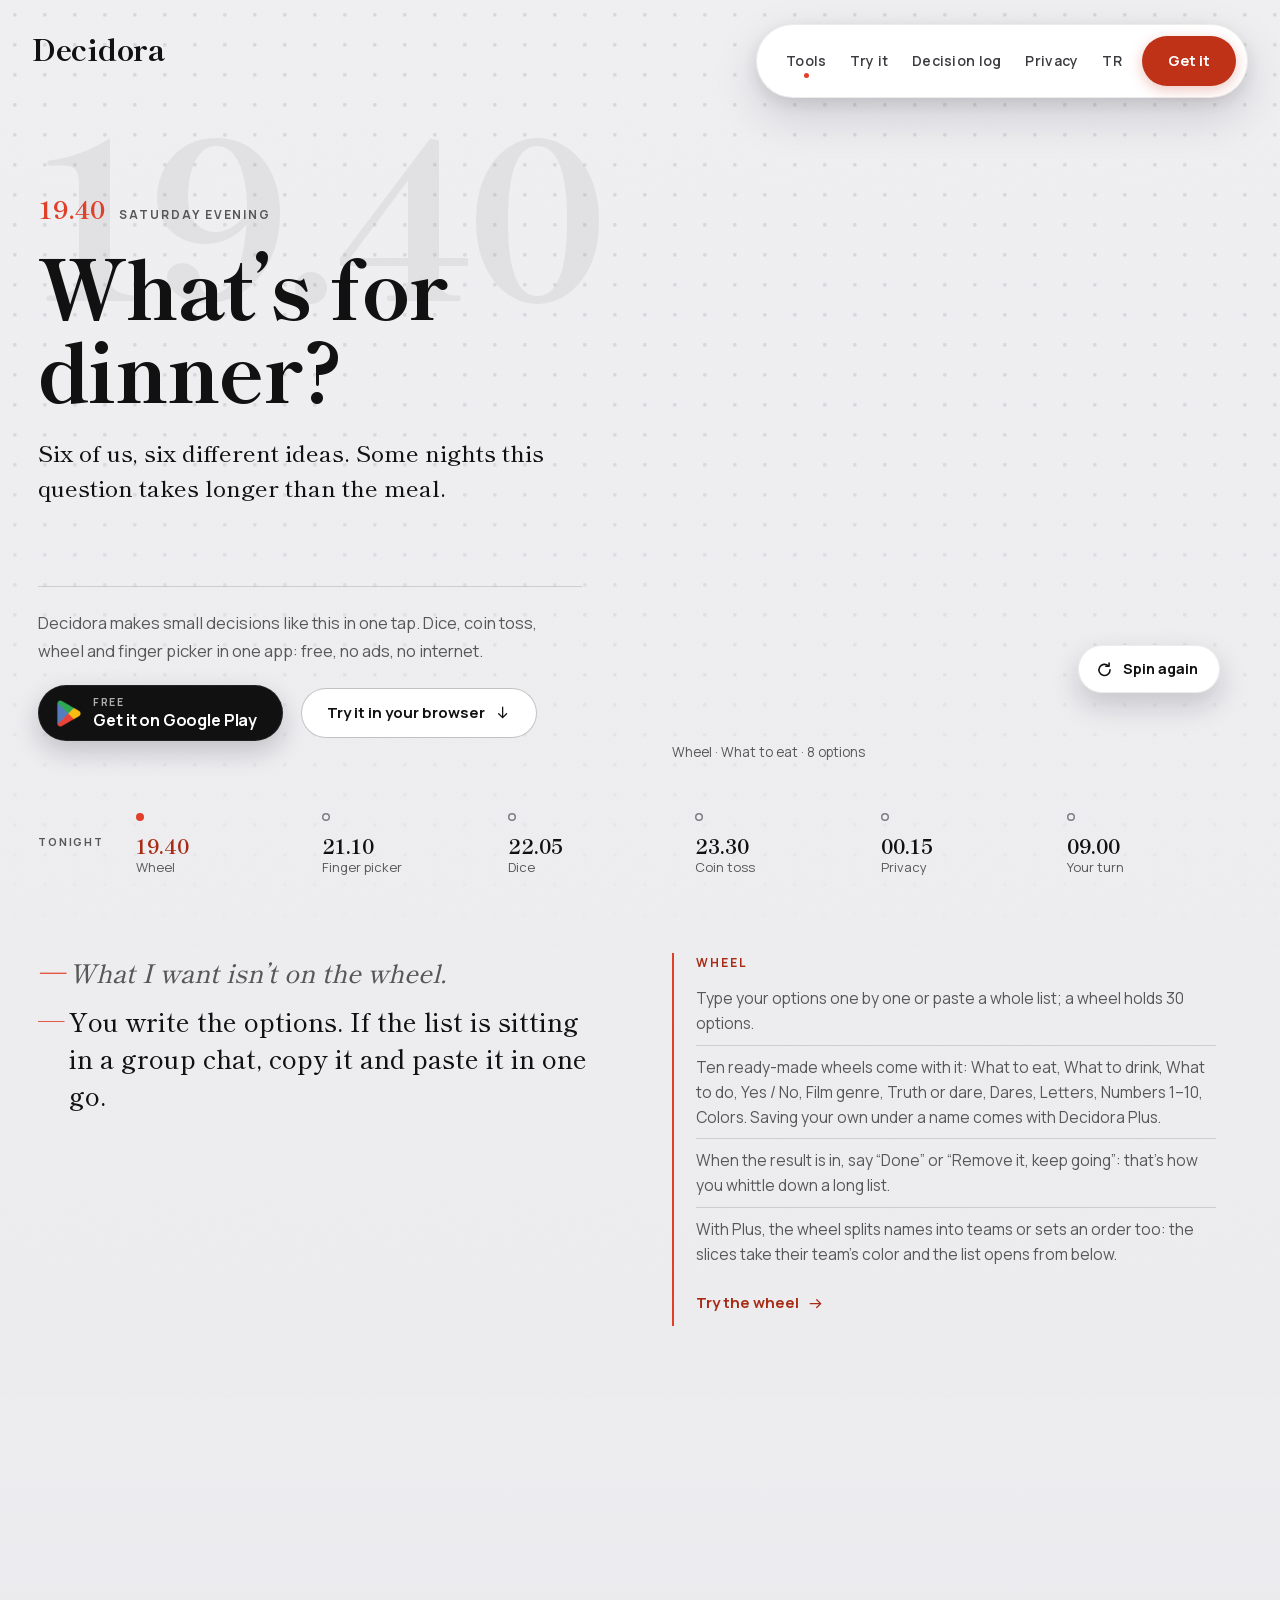
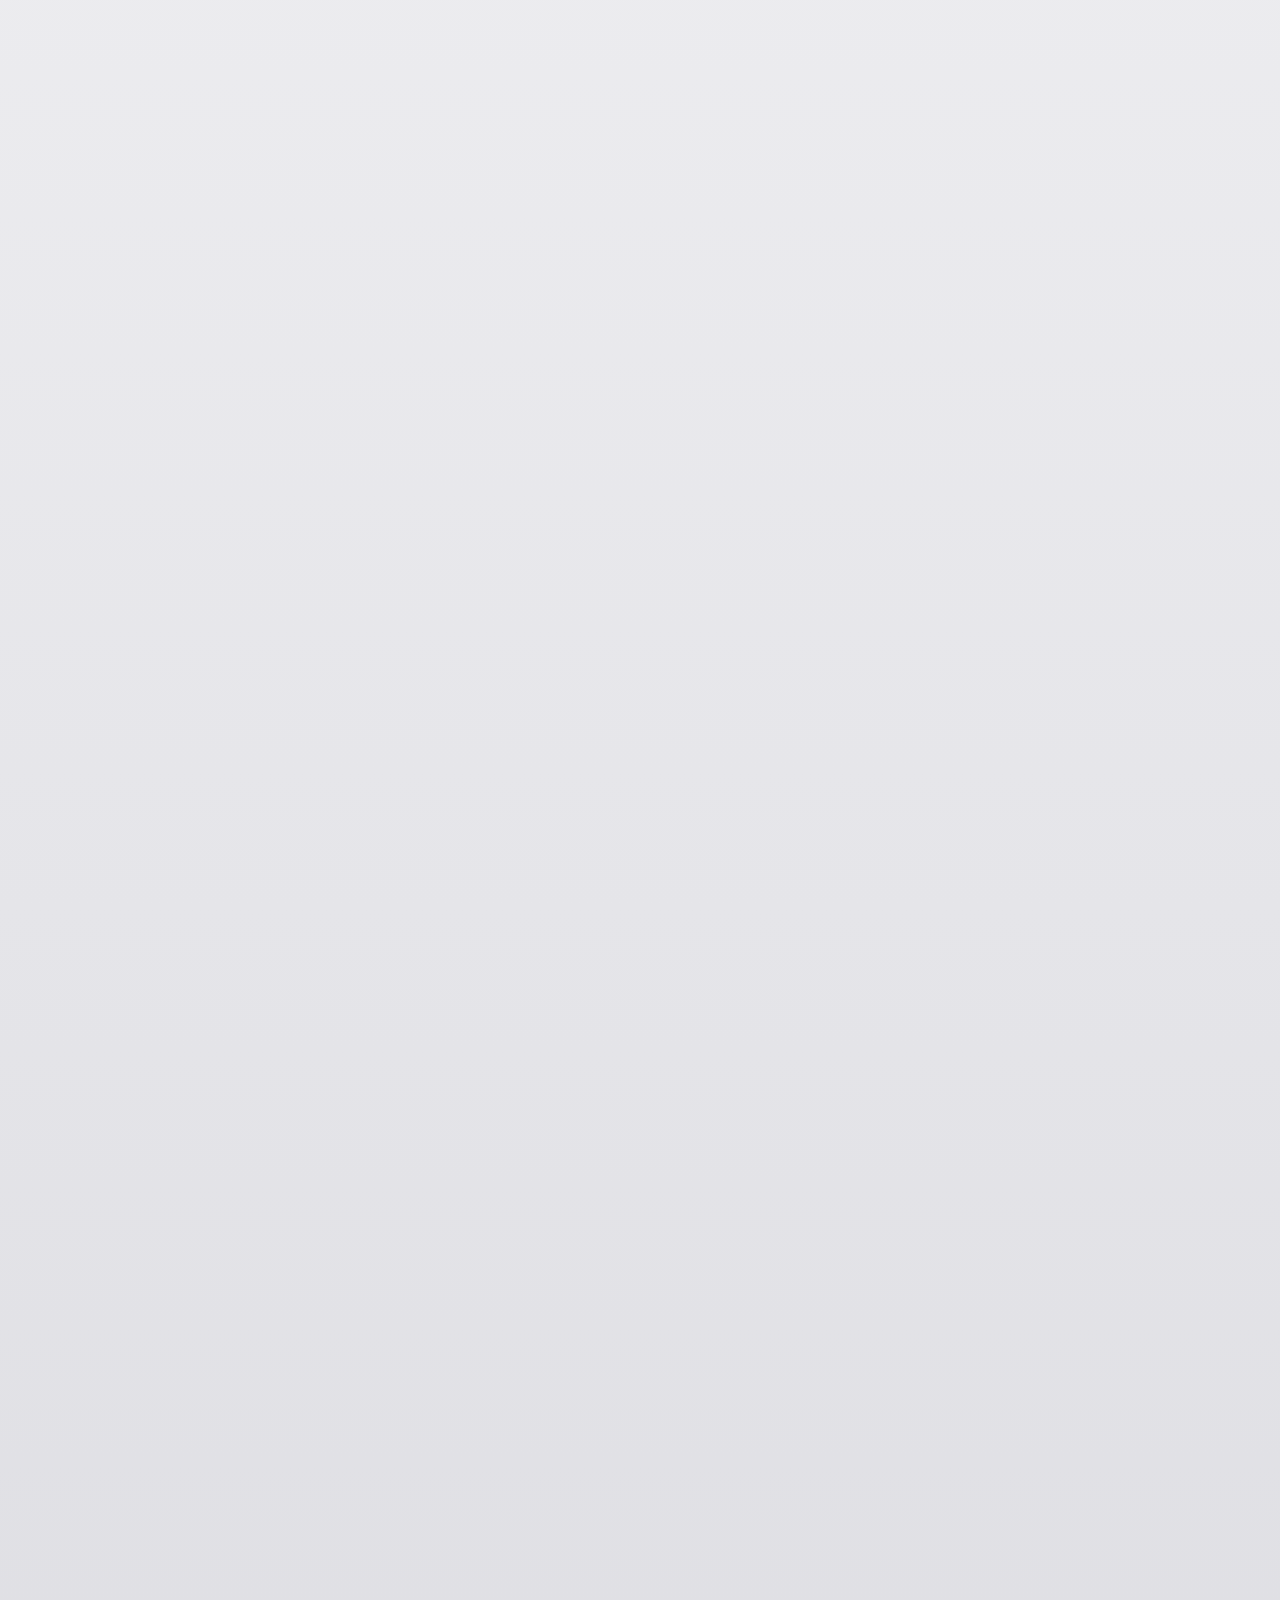
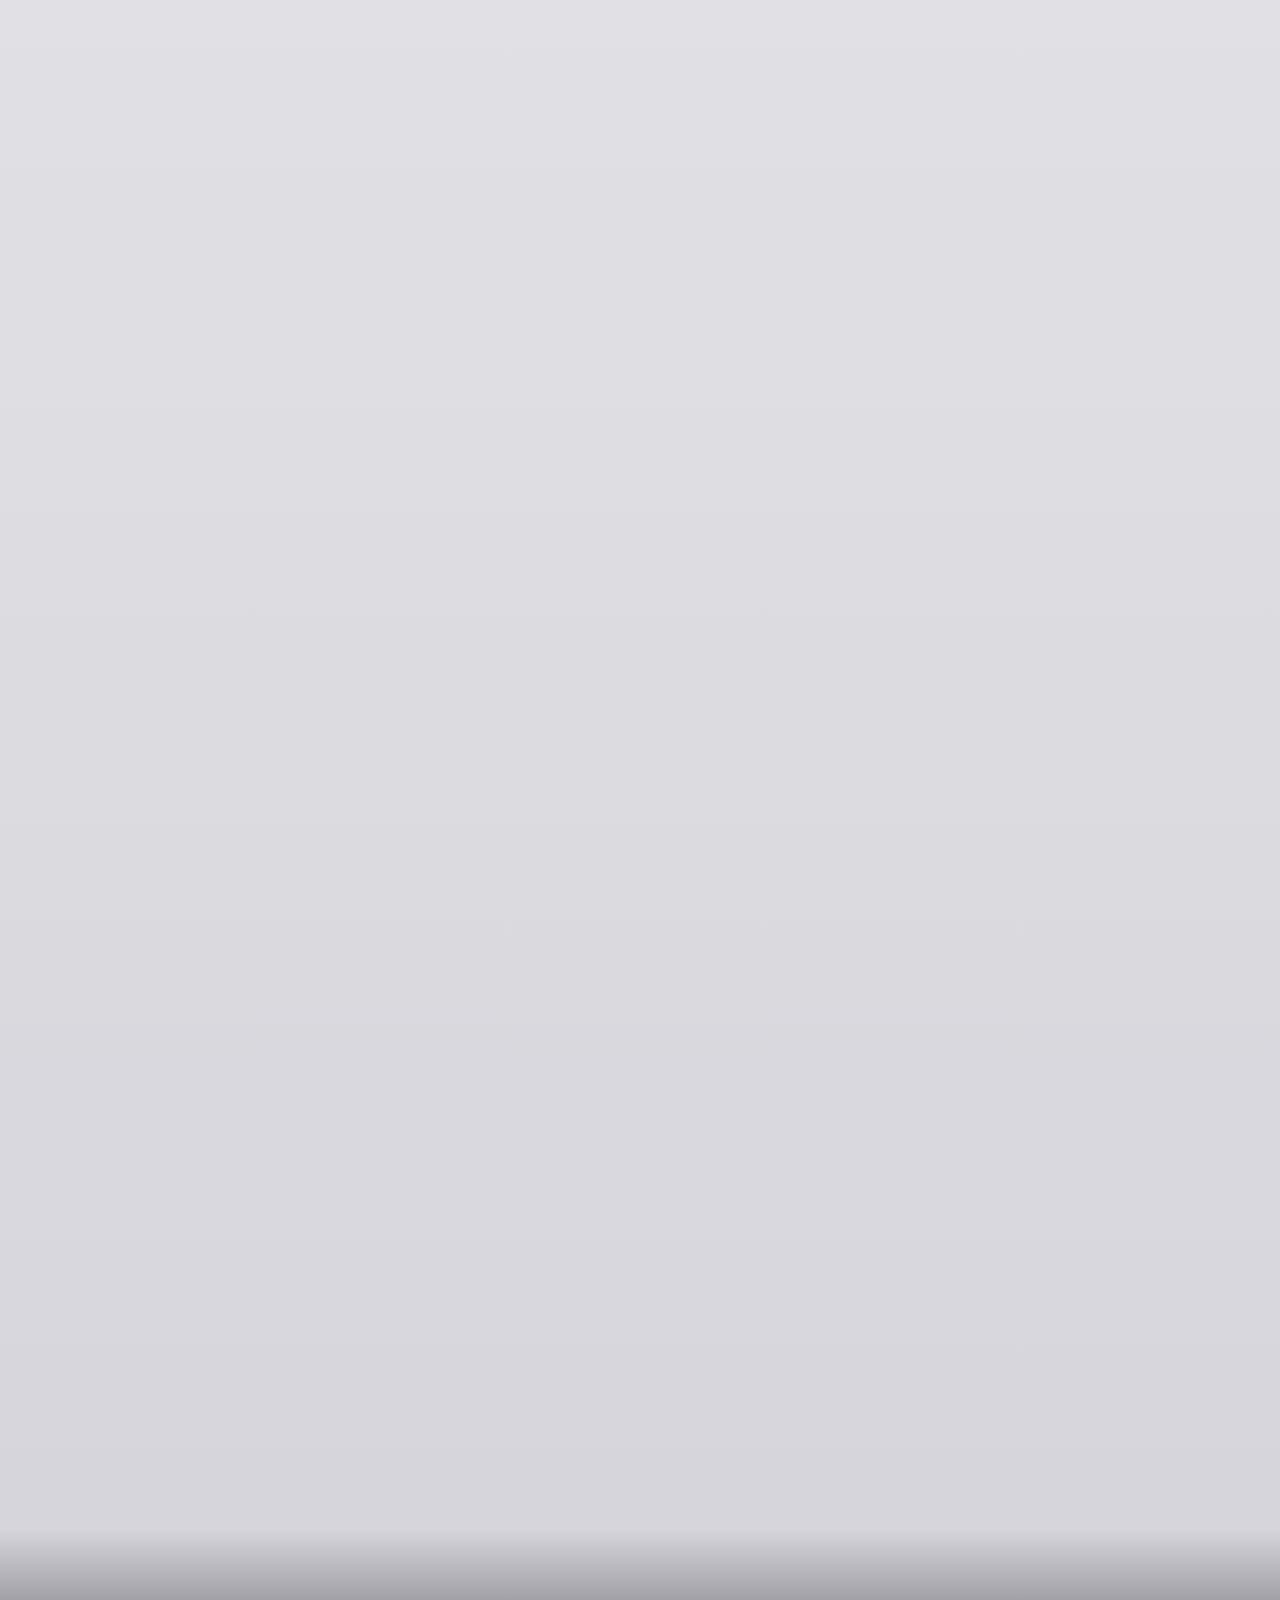
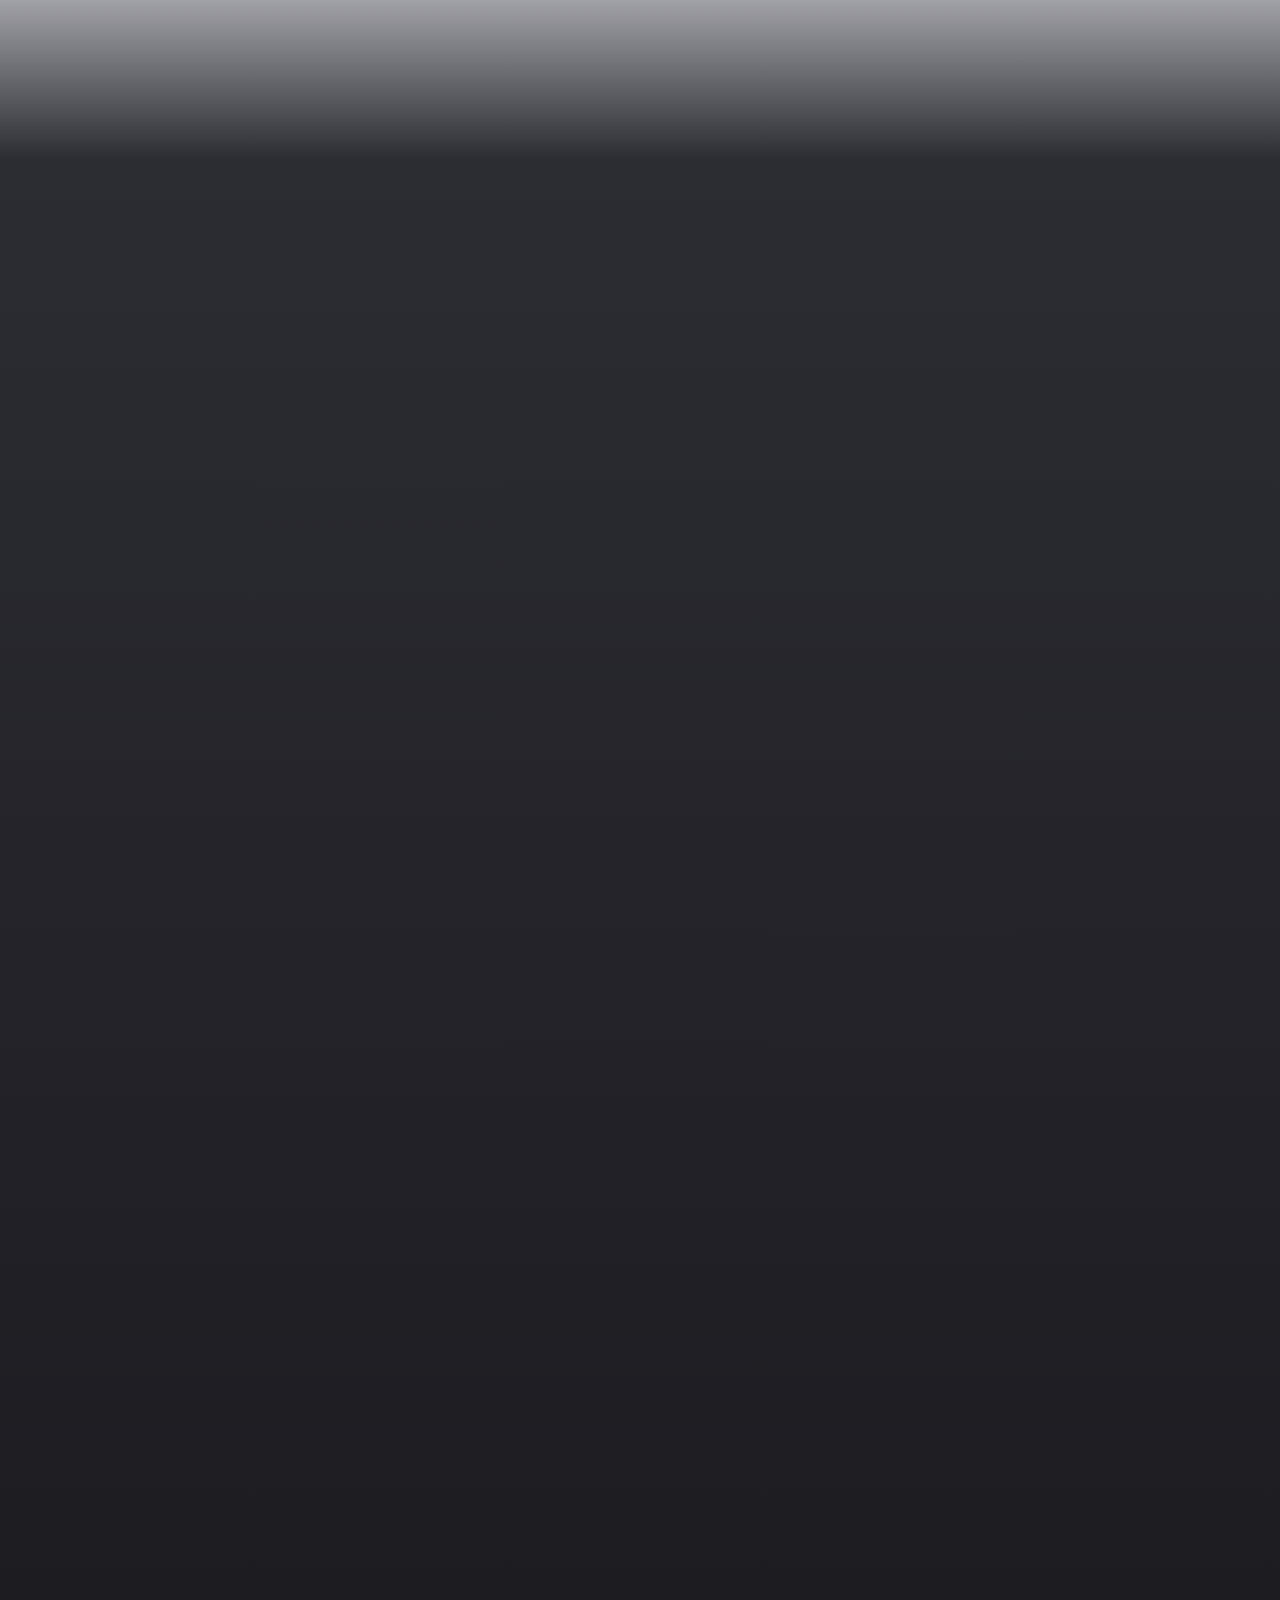
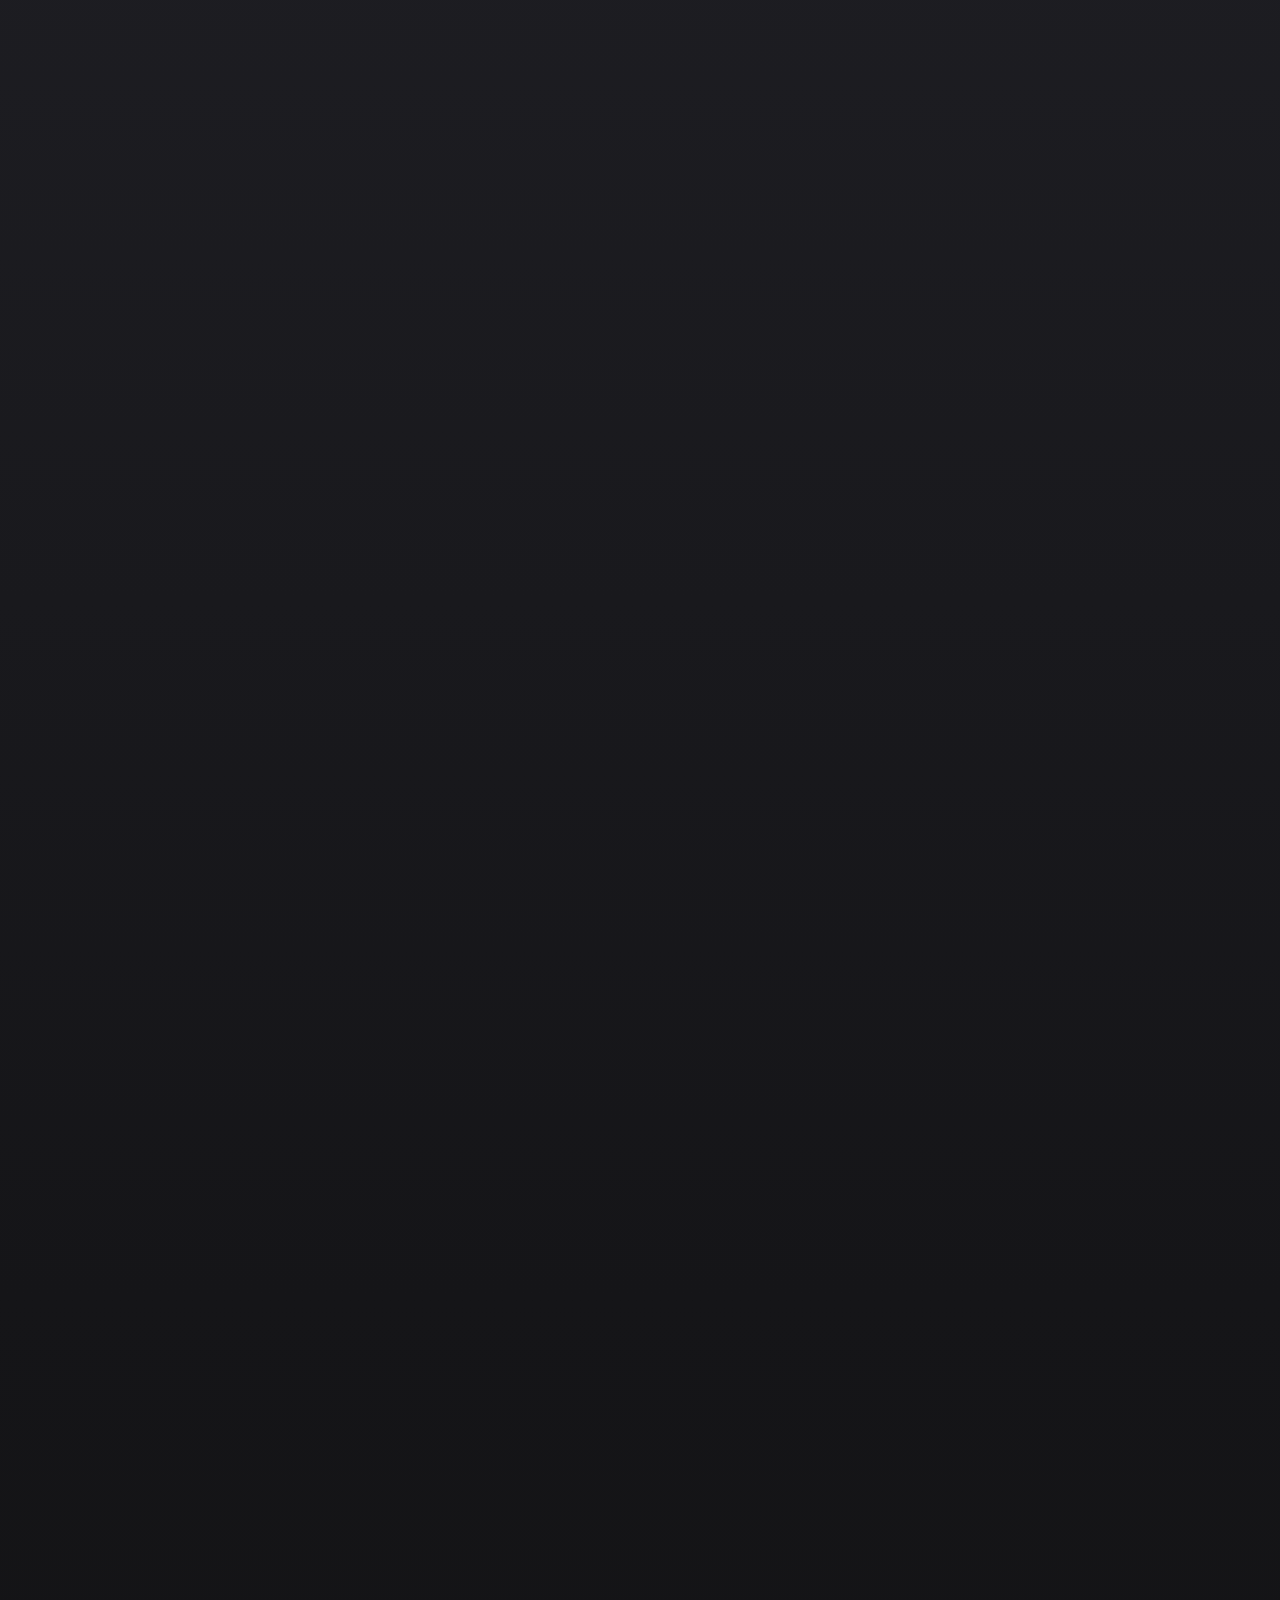
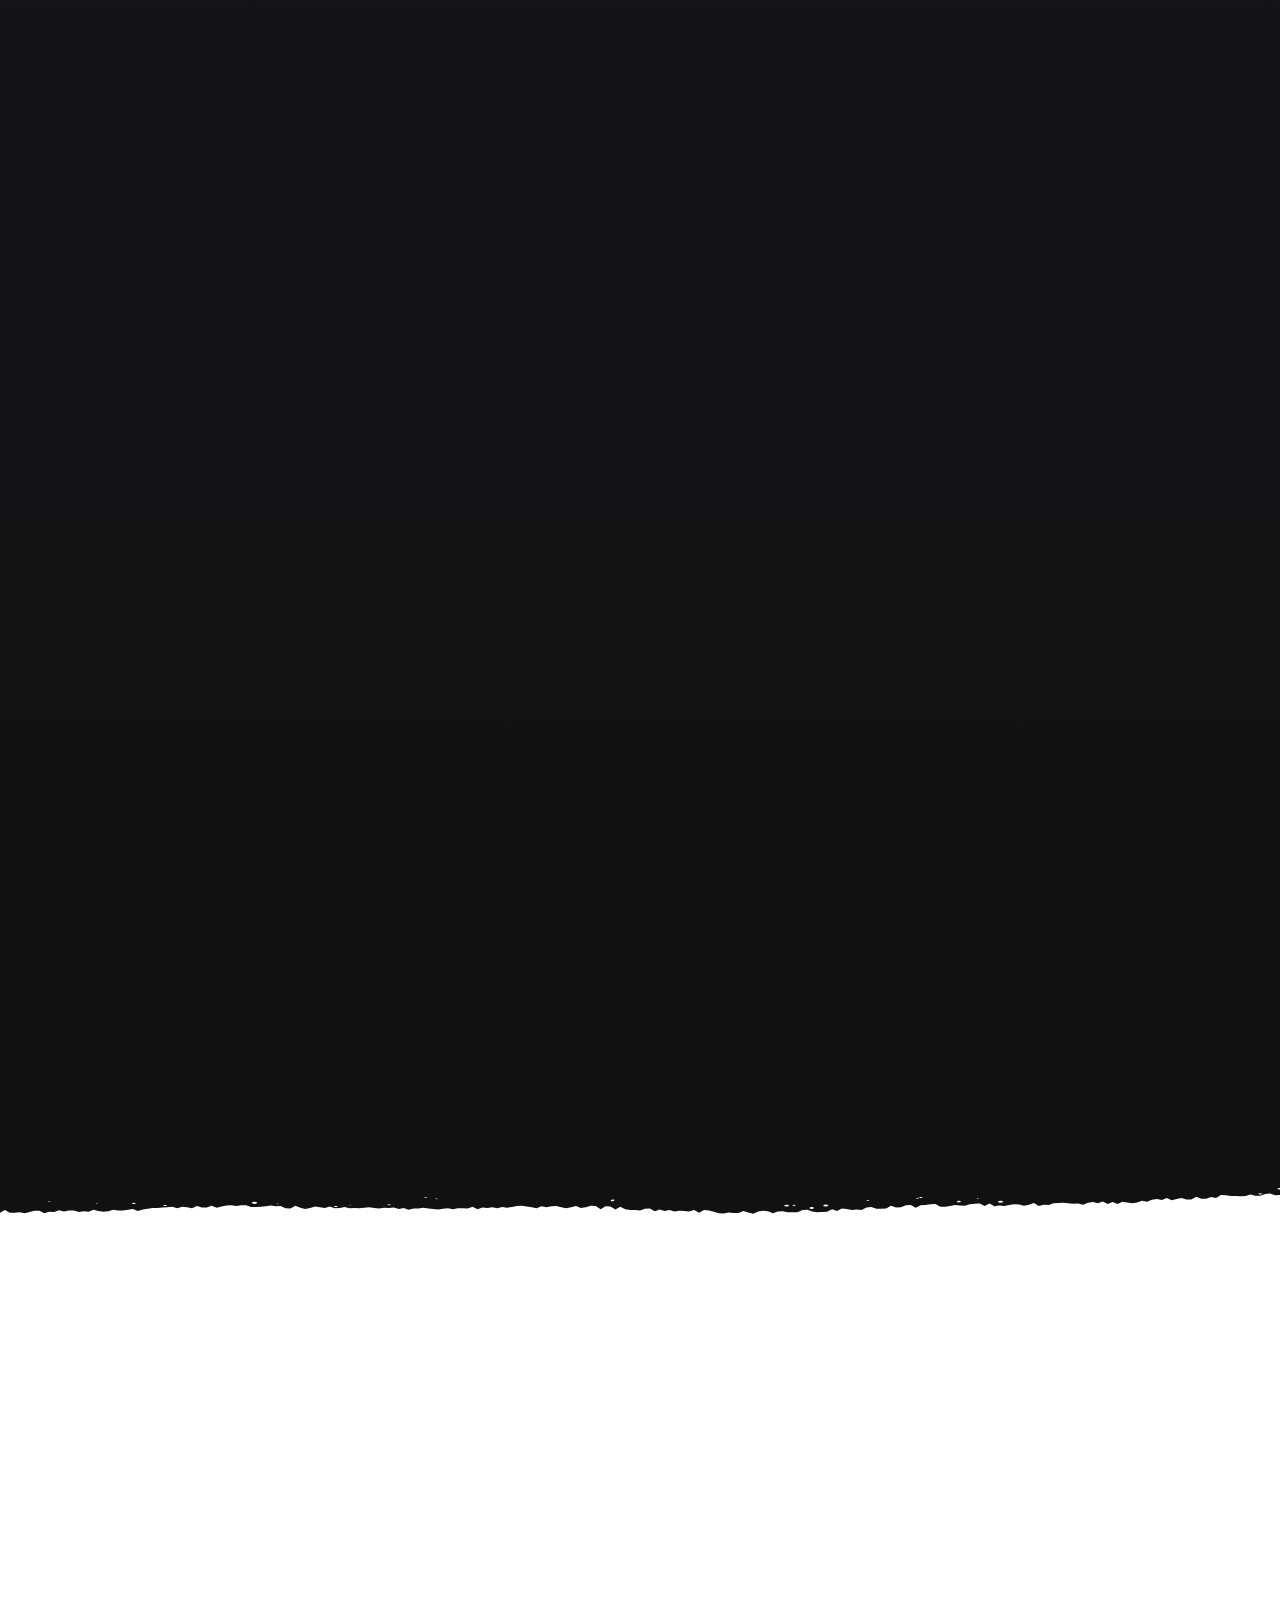
==== decidora/index.html @ a6637c29 "217products.com The 217 Products site: Decidora, OSNote, their privacy policies and terms. History s" ====
<!doctype html>
<html lang="en" class="js-yok">
<head>
  <meta charset="utf-8">
  <!-- Güvenlik: sayfa yalnız kendi dosyalarını yükler (dış istek, form, eklenti, çerçeve yok);
       satır içi betik yalnız özetiyle çalışır (araclar/csp.mjs), HTML'e metin basan yöntemler
       Trusted Types ile kapalı. Türkçe sayfanın (index.html) İngilizce ikizi; yapı birebir aynı. -->
  <meta http-equiv="Content-Security-Policy" content="default-src 'none'; script-src 'self' 'sha256-vGG7hSK7prH6thXmGrmKSlw5GPly/QSp4qX/2ckza58='; style-src 'self'; img-src 'self' data:; font-src 'self'; connect-src 'self'; media-src 'self'; manifest-src 'self'; base-uri 'none'; form-action 'none'; upgrade-insecure-requests; require-trusted-types-for 'script'; trusted-types decidora">
  <meta name="referrer" content="strict-origin-when-cross-origin">
  <meta name="viewport" content="width=device-width, initial-scale=1, viewport-fit=cover">
  <title>Decidora: dice, coin toss, wheel and finger picker · Android</title>
  <meta name="description" content="What’s for dinner, who pays, who goes first? Decidora makes small decisions in one tap: dice, coin toss, wheel and finger picker in one app. Free, no ads, no internet.">
  <meta name="theme-color" content="#F0F0F3">
  <meta name="color-scheme" content="only light">
  <meta name="format-detection" content="telephone=no">

  <link rel="canonical" href="https://217products.com/decidora/">
  <link rel="alternate" hreflang="en" href="https://217products.com/decidora/">
  <link rel="alternate" hreflang="tr" href="https://217products.com/decidora/tr">
  <link rel="alternate" hreflang="x-default" href="https://217products.com/decidora/">
  <script src="/lang-route.js?v=1"></script>

  <meta property="og:type" content="website">
  <meta property="og:url" content="https://217products.com/decidora/">
  <meta property="og:locale" content="en_US">
  <meta property="og:locale:alternate" content="tr_TR">
  <meta property="og:site_name" content="Decidora">
  <meta property="og:title" content="Decidora: small decisions, one tap">
  <meta property="og:description" content="Dice, coin toss, wheel and finger picker in one app. Free, no ads, no internet.">
  <meta property="og:image" content="https://217products.com/decidora/assets/img/paylasim-en.jpg">
  <meta property="og:image:width" content="1200">
  <meta property="og:image:height" content="630">
  <meta property="og:image:alt" content="An ink-drawn wheel with a red stamp pressed on it: Pasta">
  <meta name="twitter:card" content="summary_large_image">

  <link rel="icon" href="favicon.ico" sizes="48x48">
  <link rel="icon" href="favicon-32.png" type="image/png" sizes="32x32">
  <link rel="apple-touch-icon" href="apple-touch-icon.png">
  <script>
    // js ve açılış sınıfları; sunucudan açılınca yazı tiplerini önden yükle, manifesti bağla
    // (dosyadan açılınca tarayıcı bu CORS isteklerini reddettiği için eklenmez).
    // Bu betiğin özeti CSP'de yazılı: değiştirirsen `node araclar/csp.mjs --yaz`.
    (function () {
      var h = document.documentElement;
      h.classList.replace('js-yok', 'js');
      h.classList.add('acilis');
      if (location.protocol === 'file:') return;
      [['preload', 'assets/fonts/shippori-800.woff2?v=5c931b24'], ['preload', 'assets/fonts/manrope-var.woff2?v=c76aa78f'], ['preload', 'assets/fonts/shippori-500.woff2?v=14358315'], ['preload', 'assets/fonts/shippori-700.woff2?v=da01e49e'], ['manifest', h.lang === 'en' ? 'site-en.webmanifest' : 'site.webmanifest']].forEach(function (b) {
        var l = document.createElement('link');
        l.rel = b[0];
        l.href = b[1];
        if (b[0] === 'preload') { l.as = 'font'; l.type = 'font/woff2'; l.crossOrigin = 'anonymous'; }
        document.head.appendChild(l);
      });
    })();
  </script>
  <link rel="stylesheet" href="assets/css/site.css?v=b33133bc">
  <script type="application/ld+json">
  {
    "@context": "https://schema.org",
    "@type": "MobileApplication",
    "name": "Decidora",
    "alternateName": "Decidora: Dice, Coin & Wheel",
    "operatingSystem": "Android",
    "applicationCategory": "EntertainmentApplication",
    "inLanguage": "en",
    "description": "Dice, coin toss, wheel and finger picker in one app. Makes small decisions in one tap; free, no ads, no internet.",
    "installUrl": "https://play.google.com/store/apps/details?id=com.kurapikamih.decidora",
    "offers": { "@type": "Offer", "price": "0", "priceCurrency": "TRY" },
    "publisher": { "@type": "Organization", "name": "217 Products", "url": "https://217products.com/" }
  }
  </script>
</head>
<body>
<svg class="simgeler" aria-hidden="true" focusable="false" xmlns="http://www.w3.org/2000/svg">
  <defs>
    <symbol id="i-sag" viewBox="0 0 24 24"><path d="M4.5 12h14.5M13.5 6.5 19 12l-5.5 5.5"/></symbol>
    <symbol id="i-asagi" viewBox="0 0 24 24"><path d="M12 4.5V19M6.5 13.5 12 19l5.5-5.5"/></symbol>
    <symbol id="i-arti" viewBox="0 0 24 24"><path d="M12 5v14M5 12h14"/></symbol>
    <symbol id="i-eksi" viewBox="0 0 24 24"><path d="M5 12h14"/></symbol>
    <symbol id="i-carpi" viewBox="0 0 24 24"><path d="M6.5 6.5l11 11M17.5 6.5l-11 11"/></symbol>
    <symbol id="i-yenile" viewBox="0 0 24 24"><path d="M19 12.5a7 7 0 1 1-2.1-5"/><path d="M17.8 3.8v4.1h-4.1"/></symbol>
    <symbol id="i-tam" viewBox="0 0 24 24"><path d="M4 9V4h5M20 9V4h-5M4 15v5h5M20 15v5h-5"/></symbol>
    <symbol id="i-ses" viewBox="0 0 24 24"><path d="M4 9.5h3.4L12 5.6v12.8l-4.6-3.9H4z"/><path d="M15.4 9.2a4 4 0 0 1 0 5.6M17.9 6.7a7.6 7.6 0 0 1 0 10.6"/></symbol>
    <symbol id="i-ses-yok" viewBox="0 0 24 24"><path d="M4 9.5h3.4L12 5.6v12.8l-4.6-3.9H4z"/><path d="M15.6 9.6l4.8 4.8M20.4 9.6l-4.8 4.8"/></symbol>
    <symbol id="i-yapistir" viewBox="0 0 24 24"><rect x="5.5" y="4.8" width="13" height="15.7" rx="2"/><path d="M9.3 4.8V3.6h5.4v1.2"/><path d="M8.8 10h6.4M8.8 13.3h6.4M8.8 16.6h3.8"/></symbol>
  </defs>
</svg>

<a class="atla" href="#icerik">Skip to content</a>

<!-- ============================================================ ÜST -->
<header class="ust" id="ust">
  <a class="marka" href="#basa" aria-label="Decidora, back to top">Decidora</a>
  <nav class="kapsul" id="kapsul" aria-label="Page sections">
    <ul class="kapsul__baglar" id="kapsul-baglar">
      <li><a href="#aksam">Tools</a></li>
      <li><a href="#dene">Try it</a></li>
      <li><a href="#defterim">Decision log</a></li>
      <li><a href="#gizlilik">Privacy</a></li>
      <li><a href="tr" hreflang="tr" lang="tr" data-lang="tr" aria-label="Türkçe">TR</a></li>
    </ul>
    <a class="kapsul__indir" href="https://play.google.com/store/apps/details?id=com.kurapikamih.decidora" rel="noopener">Get it<span class="gorunmez"> (Google Play)</span></a>
    <button class="kapsul__menu" type="button" aria-expanded="false" aria-controls="kapsul-baglar"><span class="kapsul__menu-cizgi" aria-hidden="true"></span><span class="gorunmez">Menu</span></button>
  </nav>
</header>

<main id="icerik">

<!--
  Sayfa bir akşamı anlatır. Her sahnede bir soru, onu çözen araç ve kırmızı mühürle
  basılan sonuç var. Sahnelerdeki sonuçlar gerçekten rastgele; ziyaretçi dokununca
  yeniden çekilir ve deneme bölümündeki deftere "Last night" diye yazılır.
-->

<!-- ============================================================ 19.40 · ÇARK -->
<section class="sahne sahne--cark" id="basa" aria-labelledby="s1-soru" data-sahne="cark" data-saat="19.40">
  <div class="sahne__ic">
    <div class="sahne__metin" data-hayalet="19.40">
      <p class="sahne__an"><time>19.40</time><span>Saturday evening</span></p>
      <h1 class="sahne__soru" id="s1-soru"><span class="kelime">What’s</span> <span class="kelime">for</span> <span class="kelime">dinner?</span></h1>
      <p class="sahne__hikaye">Six of us, six different ideas. Some nights this question takes longer than the meal.</p>
      <p class="sahne__cevap" data-sahne-cevap aria-live="polite">The wheel says: <b data-sahne-deger>Pasta</b>.</p>
    </div>
    <figure class="sahne__arac">
      <div class="sahne__cerceve">
        <div class="sahne__tuval" data-sahne-tuval>
          <canvas aria-hidden="true"></canvas>
          <span class="sahne__muhur" data-sahne-muhur aria-hidden="true">Pasta</span>
        </div>
        <button class="sahne__dugme" type="button" data-sahne-dugme data-hazir="Spin again" data-mesgul="Spinning…"><svg class="simge"><use href="#i-yenile"/></svg><span data-sahne-dugme-yazi>Spin again</span></button>
      </div>
      <figcaption class="sahne__etiket"><span data-sahne-etiket>Wheel · What to eat · 8 options</span></figcaption>
    </figure>
    <div class="tanitim">
      <p>Decidora makes small decisions like this in one tap. Dice, coin toss, wheel and finger picker in one app: free, no ads, no internet.</p>
      <div class="tanitim__eylem">
        <a class="magaza" href="https://play.google.com/store/apps/details?id=com.kurapikamih.decidora" rel="noopener">
          <img class="magaza__logo" src="assets/img/google-play-logo.webp" width="114" height="128" alt="">
          <span class="magaza__yazi"><small>FREE</small>Get it on Google Play</span>
        </a>
        <a class="dugme dugme--cizgi" href="#dene">Try it in your browser <svg class="simge"><use href="#i-asagi"/></svg></a>
      </div>
    </div>
  </div>

  <nav class="aksam" id="aksam" aria-label="Tonight">
    <p class="aksam__baslik">Tonight</p>
    <ol>
      <li><a href="#basa" aria-current="true"><time>19.40</time><span>Wheel</span></a></li>
      <li><a href="#s-2110"><time>21.10</time><span>Finger picker</span></a></li>
      <li><a href="#s-2205"><time>22.05</time><span>Dice</span></a></li>
      <li><a href="#s-2330"><time>23.30</time><span>Coin toss</span></a></li>
      <li><a href="#gizlilik"><time>00.15</time><span>Privacy</span></a></li>
      <li><a href="#dene"><time>09.00</time><span>Your turn</span></a></li>
    </ol>
  </nav>

  <div class="sahne__alt">
    <div class="soylesi">
      <p>What I want isn’t on the wheel.</p>
      <p>You write the options. If the list is sitting in a group chat, copy it and paste it in one go.</p>
    </div>
    <aside class="kenar" aria-labelledby="k-cark">
      <h2 id="k-cark">Wheel</h2>
      <ul>
        <li>Type your options one by one or paste a whole list; a wheel holds 30 options.</li>
        <li>Ten ready-made wheels come with it: What to eat, What to drink, What to do, Yes / No, Film genre, Truth or dare, Dares, Letters, Numbers 1–10, Colors. Saving your own under a name comes with Decidora Plus.</li>
        <li>When the result is in, say “Done” or “Remove it, keep going”: that’s how you whittle down a long list.</li>
        <li>With Plus, the wheel splits names into teams or sets an order too: the slices take their team’s color and the list opens from below.</li>
      </ul>
      <a class="kenar__dene" href="#dene" data-arac-ac="cark">Try the wheel <svg class="simge"><use href="#i-sag"/></svg></a>
    </aside>
  </div>
</section>

<!-- ============================================================ 21.10 · PARMAK SEÇİCİ -->
<section class="sahne sahne--parmak" id="s-2110" aria-labelledby="s2-soru" data-sahne="parmak" data-saat="21.10">
  <div class="sahne__ic sahne__ic--ters">
    <div class="sahne__metin" data-hayalet="21.10">
      <p class="sahne__an"><time>21.10</time><span>The bill arrives</span></p>
      <h2 class="sahne__soru" id="s2-soru">Who’s paying?</h2>
      <p class="sahne__hikaye">The waiter left the bill and six hands went for six wallets. At our table this fight lasts half an hour.</p>
      <p class="sahne__cevap" data-sahne-cevap aria-live="polite">Everyone put a finger down. Tonight the bill is on <b data-sahne-deger>D</b>.</p>
    </div>
    <figure class="sahne__arac">
      <div class="sahne__cerceve">
        <div class="sahne__tuval" data-sahne-tuval>
          <canvas aria-hidden="true"></canvas>
          <span class="sahne__muhur" data-sahne-muhur aria-hidden="true">D</span>
        </div>
        <button class="sahne__dugme" type="button" data-sahne-dugme data-hazir="Pick again" data-mesgul="Choosing…"><svg class="simge"><use href="#i-yenile"/></svg><span data-sahne-dugme-yazi>Pick again</span></button>
      </div>
      <figcaption class="sahne__etiket"><span data-sahne-etiket>Fingers · Pick · 6 fingers</span></figcaption>
    </figure>
  </div>
  <div class="sahne__alt">
    <div class="soylesi">
      <p>It’s rigged.</p>
      <p>It isn’t. The result comes from the phone’s secure random number source, and all four tools use the same one.</p>
    </div>
    <aside class="kenar" aria-labelledby="k-parmak">
      <h3 id="k-parmak">Finger picker</h3>
      <ul>
        <li>Everyone puts a finger on the screen; when the fingers stop, Decidora picks.</li>
        <li><b>Pick:</b> chooses one to four people.</li>
        <li><b>Teams:</b> splits everyone into two to four teams (Plus).</li>
        <li><b>Order:</b> gives everyone a turn number (Plus).</li>
      </ul>
      <a class="kenar__dene" href="#dene" data-arac-ac="parmak">Pick with fingers <svg class="simge"><use href="#i-sag"/></svg></a>
    </aside>
  </div>
</section>

<!-- ============================================================ 22.05 · ZAR -->
<section class="sahne sahne--zar sahne--gece" id="s-2205" aria-labelledby="s3-soru" data-sahne="zar" data-saat="22.05">
  <div class="sahne__ic">
    <div class="sahne__metin" data-hayalet="22.05">
      <p class="sahne__an"><time>22.05</time><span>At home, over a board game</span></p>
      <h2 class="sahne__soru" id="s3-soru">Where are the dice?</h2>
      <p class="sahne__hikaye">The box is open: board, cards, pieces, all there. No dice.</p>
      <p class="sahne__cevap" data-sahne-cevap aria-live="polite">No problem: two dice, total <b data-sahne-deger>9</b>. Game on.</p>
    </div>
    <figure class="sahne__arac">
      <div class="sahne__cerceve">
        <div class="sahne__tuval" data-sahne-tuval>
          <canvas aria-hidden="true"></canvas>
          <span class="sahne__muhur" data-sahne-muhur aria-hidden="true">9</span>
        </div>
        <button class="sahne__dugme" type="button" data-sahne-dugme data-hazir="Roll again" data-mesgul="Rolling…"><svg class="simge"><use href="#i-yenile"/></svg><span data-sahne-dugme-yazi>Roll again</span></button>
      </div>
      <figcaption class="sahne__etiket"><span data-sahne-etiket>Dice · 2d6 · 4 and 5</span></figcaption>
    </figure>
  </div>
  <div class="sahne__alt">
    <div class="soylesi">
      <p>This game uses three dice, though.</p>
      <p>Two come free; Decidora Plus rolls up to six. You can even add a bonus to the total, like <code>3d8+2</code>.</p>
    </div>
    <aside class="kenar" aria-labelledby="k-zar">
      <h3 id="k-zar">Dice</h3>
      <ul>
        <li>Seven kinds: d4, d6 and d8 free; d10, d12, d20 and d100 with Plus.</li>
        <li>Two dice at once, up to six with Plus; three for d100, since each result takes two dice.</li>
        <li>A bonus from −99 to +99 on top. The total is shown large, each die underneath.</li>
        <li>With a single die it tells you when you hit the highest or the lowest.</li>
      </ul>
      <a class="kenar__dene" href="#dene" data-arac-ac="zar">Try the dice <svg class="simge"><use href="#i-sag"/></svg></a>
    </aside>
  </div>
</section>

<!-- ============================================================ 23.30 · YAZI TURA -->
<section class="sahne sahne--para sahne--gece" id="s-2330" aria-labelledby="s4-soru" data-sahne="para" data-saat="23.30">
  <div class="sahne__ic sahne__ic--ters">
    <div class="sahne__metin" data-hayalet="23.30">
      <p class="sahne__an"><time>23.30</time><span>It’s getting late</span></p>
      <h2 class="sahne__soru" id="s4-soru">One more round?</h2>
      <p class="sahne__hikaye">Half of us want another round, half of us want to go home. Deal: heads, we play; tails, everyone goes home.</p>
      <p class="sahne__cevap" data-sahne-cevap aria-live="polite"><b data-sahne-deger>Heads</b> it is: <span data-sahne-anlam>one more round.</span></p>
    </div>
    <figure class="sahne__arac">
      <div class="sahne__cerceve">
        <div class="sahne__tuval" data-sahne-tuval>
          <canvas aria-hidden="true"></canvas>
          <span class="sahne__muhur" data-sahne-muhur aria-hidden="true">Heads</span>
        </div>
        <button class="sahne__dugme" type="button" data-sahne-dugme data-hazir="Flip again" data-mesgul="Flipping…"><svg class="simge"><use href="#i-yenile"/></svg><span data-sahne-dugme-yazi>Flip again</span></button>
      </div>
      <figcaption class="sahne__etiket"><span data-sahne-etiket>Coin</span></figcaption>
    </figure>
  </div>
  <div class="sahne__alt">
    <div class="soylesi">
      <p>Best of three?</p>
      <p>Sure. The app already counts how many heads and how many tails.</p>
    </div>
    <aside class="kenar" aria-labelledby="k-para">
      <h3 id="k-para">Coin toss</h3>
      <ul>
        <li>The coin spins through the air, edge flashing, and lands.</li>
        <li>It counts your heads and tails, and shows the last result on its own.</li>
        <li>Reset the counter whenever you like.</li>
      </ul>
      <a class="kenar__dene" href="#dene" data-arac-ac="para">Flip the coin <svg class="simge"><use href="#i-sag"/></svg></a>
    </aside>
  </div>
</section>

<!-- ============================================================ 00.15 · GİZLİLİK -->
<section class="gece" id="gizlilik" aria-labelledby="gece-baslik">
  <div class="kap gece__ic" data-hayalet="00.15">
    <p class="sahne__an"><time>00.15</time><span>Everyone’s home</span></p>
    <h2 class="gece__baslik" id="gece-baslik">Tonight’s decisions went nowhere.</h2>
    <p class="gece__metin">Decidora has no internet permission. It asks for no account and shows no ads; your decisions, wheels and settings stay on your phone.</p>
    <dl class="gece__olgular">
      <div><dt>Price</dt><dd>Free; Plus is one-time</dd></div>
      <div><dt>Ads</dt><dd>None</dd></div>
      <div><dt>Account</dt><dd>Not needed</dd></div>
      <div><dt>Permissions</dt><dd>Billing only</dd></div>
      <div><dt>Data</dt><dd>On your phone</dd></div>
    </dl>
    <p class="gece__not">This site is the same: no cookies, no tracking code, nothing loaded from anywhere else. <a href="https://217products.com/decidora/privacy.html" rel="noopener">The full privacy policy</a></p>
  </div>
</section>

<!-- ============================================================ 09.00 · DENE -->
<section class="dene" id="dene" aria-labelledby="dene-baslik">
  <i class="yirtik yirtik--kagit" aria-hidden="true"></i>
  <div class="kap kap--genis">
    <header class="bolum-bas">
      <p class="sahne__an"><time>09.00</time><span>The next morning</span></p>
      <h2 id="dene-baslik" class="baslik">Your turn.</h2>
      <p class="bolum-bas__on">A rehearsal of all four tools, right in your browser. The results are truly random, and everything you throw goes into the log under “Today”. Last night’s decisions are in there too.</p>
    </header>

    <div class="masa" id="masa-uygulama" data-arac="zar">
      <div class="masa__araclar" role="tablist" aria-label="Choose a tool" aria-orientation="vertical">
        <button class="sekme" type="button" role="tab" id="sekme-zar" data-sekme="zar" aria-selected="true" aria-controls="masa-govde">
          <span class="sekme__ad">Dice</span><span class="sekme__ne">When you need a number</span>
        </button>
        <button class="sekme" type="button" role="tab" id="sekme-para" data-sekme="para" aria-selected="false" aria-controls="masa-govde" tabindex="-1">
          <span class="sekme__ad">Coin</span><span class="sekme__ne">When it’s down to two</span>
        </button>
        <button class="sekme" type="button" role="tab" id="sekme-cark" data-sekme="cark" aria-selected="false" aria-controls="masa-govde" tabindex="-1">
          <span class="sekme__ad">Wheel</span><span class="sekme__ne">When there are many options</span>
        </button>
        <button class="sekme" type="button" role="tab" id="sekme-parmak" data-sekme="parmak" aria-selected="false" aria-controls="masa-govde" tabindex="-1">
          <span class="sekme__ad">Fingers</span><span class="sekme__ne">When it has to be one person</span>
        </button>
      </div>

      <div class="masa__govde" id="masa-govde" role="tabpanel" aria-labelledby="sekme-zar">
        <div class="tepsi" id="kece" tabindex="0" role="button" aria-describedby="kece-ipucu" aria-label="Tap to roll">
          <canvas class="tepsi__tuval" id="masa-tuval" aria-hidden="true"></canvas>
          <p class="masa__ipucu" id="kece-ipucu"><span data-ipucu>Tap to roll</span></p>
          <button class="ses-anahtar" type="button" data-ses-anahtar aria-pressed="true">
            <svg class="simge ses-acik-simge"><use href="#i-ses"/></svg>
            <svg class="simge ses-kapali-simge"><use href="#i-ses-yok"/></svg>
            <span class="gorunmez">Sound</span>
          </button>
          <button class="tepsi__kapat" type="button" data-tam-kapat hidden>
            <svg class="simge"><use href="#i-carpi"/></svg><span>Exit full screen</span>
          </button>
          <noscript><p class="tepsi__noscript">JavaScript needs to be on to try it.</p></noscript>
        </div>

        <div class="masa__sonuc" aria-live="polite" aria-atomic="true">
          <p class="sonuc__buyuk" id="sonuc-buyuk">2d6</p>
          <p class="sonuc__alt" id="sonuc-alt">Tap to roll</p>
        </div>

        <!-- Zar -->
        <div class="panel" data-panel="zar">
          <div class="secici secici--zar" role="radiogroup" aria-label="Dice type" data-zar-turleri>
            <button type="button" role="radio" aria-checked="false" data-tur="4">d4</button>
            <button type="button" role="radio" aria-checked="true" data-tur="6">d6</button>
            <button type="button" role="radio" aria-checked="false" data-tur="8">d8</button>
            <button type="button" role="radio" aria-checked="false" data-tur="10">d10</button>
            <button type="button" role="radio" aria-checked="false" data-tur="12">d12</button>
            <button type="button" role="radio" aria-checked="false" data-tur="20">d20</button>
            <button type="button" role="radio" aria-checked="false" data-tur="100">d100</button>
          </div>
          <div class="sayaclar">
            <div class="sayac" data-sayac="adet">
              <button type="button" data-yon="-1" aria-label="Decrease count"><svg class="simge"><use href="#i-eksi"/></svg></button>
              <p><output id="zar-adet" aria-live="off">2</output><span>Count</span></p>
              <button type="button" data-yon="1" aria-label="Increase count"><svg class="simge"><use href="#i-arti"/></svg></button>
            </div>
            <div class="sayac" data-sayac="ek">
              <button type="button" data-yon="-1" aria-label="Decrease bonus"><svg class="simge"><use href="#i-eksi"/></svg></button>
              <p><output id="zar-ek" aria-live="off">+0</output><span>Bonus</span></p>
              <button type="button" data-yon="1" aria-label="Increase bonus"><svg class="simge"><use href="#i-arti"/></svg></button>
            </div>
          </div>
          <p class="panel__not">Roll: <code id="zar-formul">2d6</code> · In the app, up to six dice with Plus (three for d100); bonus from −99 to +99.</p>
        </div>

        <!-- Yazı tura -->
        <div class="panel" data-panel="para" hidden>
          <div class="para-sayac">
            <div class="para-sayac__hucre"><span>Heads</span><strong id="para-yazi">0</strong></div>
            <div class="para-sayac__hucre para-sayac__hucre--orta"><span>Last</span><strong id="para-son">–</strong></div>
            <div class="para-sayac__hucre para-sayac__hucre--tura"><span>Tails</span><strong id="para-tura">0</strong></div>
            <div class="oran" aria-hidden="true"><span class="oran__yazi" id="oran-yazi"></span><span class="oran__tura" id="oran-tura"></span></div>
          </div>
          <button class="dugme dugme--kucuk dugme--cizgi" type="button" id="para-sifirla"><svg class="simge"><use href="#i-yenile"/></svg>Reset counter</button>
        </div>

        <!-- Çark -->
        <div class="panel" data-panel="cark" hidden>
          <div class="cark-sonuc" id="cark-sonuc" hidden>
            <button class="dugme dugme--kucuk dugme--dolu" type="button" id="cark-tamam">Done</button>
            <button class="dugme dugme--kucuk dugme--cizgi" type="button" id="cark-cikar">Remove it, keep going</button>
          </div>
          <div class="cark-duzen" id="cark-duzen">
            <div class="cark-bilgi">
              <p class="cark-bilgi__ad"><strong id="cark-ad">What to eat</strong> <span id="cark-sayi">8 options</span></p>
              <label class="acilir">
                <span class="gorunmez">Choose a ready-made wheel</span>
                <select id="cark-hazir">
                  <option value="" disabled selected>Ready-made wheels</option>
                </select>
              </label>
            </div>
            <form class="cark-ekle" id="cark-ekle" autocomplete="off">
              <label class="gorunmez" for="cark-girdi">Add an option</label>
              <input type="text" id="cark-girdi" placeholder="Type an option" maxlength="24" enterkeyhint="done">
              <button type="submit" aria-label="Add the option"><svg class="simge"><use href="#i-arti"/></svg></button>
            </form>
            <button class="dugme dugme--kucuk dugme--cizgi" type="button" id="cark-toplu-ac" aria-expanded="false" aria-controls="cark-toplu"><svg class="simge"><use href="#i-yapistir"/></svg>Paste a list</button>
            <div class="cark-toplu" id="cark-toplu" hidden>
              <label for="cark-toplu-metin">One option per line, or paste a list just as it is.</label>
              <textarea id="cark-toplu-metin" rows="5" placeholder="Sushi&#10;Pasta&#10;Soup"></textarea>
              <div class="cark-toplu__dugmeler">
                <button class="dugme dugme--kucuk dugme--dolu" type="button" id="cark-toplu-ekle">Add to the list</button>
                <button class="dugme dugme--kucuk dugme--cizgi" type="button" id="cark-toplu-degistir">Replace the list</button>
              </div>
            </div>
            <ol class="cark-liste" id="cark-liste" aria-label="On the wheel"></ol>
          </div>
        </div>

        <!-- Parmak -->
        <div class="panel" data-panel="parmak" hidden>
          <div class="secici secici--parmak" role="radiogroup" aria-label="Mode" data-parmak-modlari>
            <button type="button" role="radio" aria-checked="true" data-mod="sec">Pick</button>
            <button type="button" role="radio" aria-checked="false" data-mod="takim">Teams</button>
            <button type="button" role="radio" aria-checked="false" data-mod="sira">Order</button>
          </div>
          <div class="sayaclar sayaclar--tek" id="parmak-sayac-kutu">
            <div class="sayac" data-sayac="parmak">
              <button type="button" data-yon="-1" aria-label="Decrease"><svg class="simge"><use href="#i-eksi"/></svg></button>
              <p><output id="parmak-sayi" aria-live="off">1</output><span id="parmak-sayi-ad">To pick</span></p>
              <button type="button" data-yon="1" aria-label="Increase"><svg class="simge"><use href="#i-arti"/></svg></button>
            </div>
          </div>
          <p class="panel__not" id="parmak-yonerge">Everyone puts a finger down and holds still. When the fingers stop, Decidora picks.</p>
          <div class="parmak-dugmeler">
            <button class="dugme dugme--kucuk dugme--cizgi" type="button" id="parmak-ekle"><svg class="simge"><use href="#i-arti"/></svg>Add a finger</button>
            <button class="dugme dugme--kucuk dugme--dolu" type="button" id="parmak-sec">Pick now</button>
            <button class="dugme dugme--kucuk dugme--cizgi" type="button" id="parmak-temizle"><svg class="simge"><use href="#i-yenile"/></svg>Clear</button>
            <button class="dugme dugme--kucuk dugme--cizgi" type="button" id="parmak-tam"><svg class="simge"><use href="#i-tam"/></svg>Full screen</button>
          </div>
        </div>
      </div>

      <aside class="defterim" id="defterim" aria-labelledby="defterim-baslik">
        <div class="defterim__bas">
          <h3 id="defterim-baslik">Decision log</h3>
          <span class="defterim__sayi" id="defterim-sayi">0 / 200</span>
        </div>
        <label class="anahtar">
          <input type="checkbox" id="defterim-acik" checked>
          <span class="anahtar__ray" aria-hidden="true"></span>
          <span class="anahtar__yazi">Keep decisions</span>
        </label>
        <ol class="defterim__liste" id="defterim-liste"></ol>
        <p class="defterim__bos" id="defterim-bos">No decisions yet. Roll a die, flip the coin or spin the wheel.</p>
        <button class="defterim__temizle" type="button" id="defterim-temizle" hidden>Clear</button>
        <p class="defterim__not">The log in the app works the same way: it keeps your last 200 decisions, and you can turn it off in Settings.</p>
      </aside>
    </div>
    <p class="dene__not">Nothing is saved in this rehearsal; close the tab and the log goes with it.</p>
  </div>
</section>

<!-- ============================================================ İNDİR -->
<section class="indir" id="indir" aria-labelledby="indir-baslik">
  <div class="kap">
    <div class="indir__ic">
      <div class="indir__metin">
        <p class="sahne__an"><time>19.40</time><span>Next Saturday</span></p>
        <h2 id="indir-baslik" class="baslik">Same question again.</h2>
        <p class="indir__on">This time, keep Decidora in your pocket. It’s free on Google Play; look for this icon in the store.</p>
        <div class="indir__eylem">
          <img class="indir__simge" src="assets/img/simge-192.webp" width="192" height="192" alt="Decidora’s app icon" loading="lazy">
          <a class="magaza magaza--buyuk" href="https://play.google.com/store/apps/details?id=com.kurapikamih.decidora" rel="noopener">
            <img class="magaza__logo" src="assets/img/google-play-logo.webp" width="114" height="128" alt="" loading="lazy">
            <span class="magaza__yazi"><small>FREE</small>Get it on Google Play</span>
          </a>
        </div>
      </div>
      <figure class="karekod">
        <img src="assets/img/qr-google-play.svg" width="148" height="148" alt="QR code that opens Decidora on Google Play" loading="lazy">
        <figcaption>On a computer? Scan it with your phone to open the store.</figcaption>
      </figure>
    </div>

    <div class="indir__alt">
      <div class="ekranlar" aria-labelledby="ekranlar-baslik">
        <p class="ekranlar__baslik" id="ekranlar-baslik">Three screens from the app</p>
        <div class="ekranlar__sira">
          <figure>
            <picture>
              <source type="image/avif" srcset="assets/img/ekran/zar-2d6-480.avif 480w, assets/img/ekran/zar-2d6-720.avif 720w" sizes="(max-width: 700px) 42vw, 180px">
              <source type="image/webp" srcset="assets/img/ekran/zar-2d6-480.webp 480w, assets/img/ekran/zar-2d6-720.webp 720w" sizes="(max-width: 700px) 42vw, 180px">
              <img src="assets/img/ekran/zar-2d6-720.jpg" width="1152" height="2048" loading="lazy" decoding="async" alt="Decidora’s dice screen: two six-sided dice showing 6 and 4, total 10.">
            </picture>
            <figcaption>Dice: 6 and 4, total 10</figcaption>
          </figure>
          <figure>
            <picture>
              <source type="image/avif" srcset="assets/img/ekran/zar-3d20-480.avif 480w, assets/img/ekran/zar-3d20-720.avif 720w" sizes="(max-width: 700px) 42vw, 180px">
              <source type="image/webp" srcset="assets/img/ekran/zar-3d20-480.webp 480w, assets/img/ekran/zar-3d20-720.webp 720w" sizes="(max-width: 700px) 42vw, 180px">
              <img src="assets/img/ekran/zar-3d20-720.jpg" width="1152" height="2048" loading="lazy" decoding="async" alt="Three twenty-sided dice showing 7, 9 and 5, total 21; below, the dice type picker and the count and bonus counters.">
            </picture>
            <figcaption>Three d20s: total 21</figcaption>
          </figure>
          <figure>
            <picture>
              <source type="image/avif" srcset="assets/img/ekran/yazi-tura-480.avif 480w, assets/img/ekran/yazi-tura-720.avif 720w" sizes="(max-width: 700px) 42vw, 180px">
              <source type="image/webp" srcset="assets/img/ekran/yazi-tura-480.webp 480w, assets/img/ekran/yazi-tura-720.webp 720w" sizes="(max-width: 700px) 42vw, 180px">
              <img src="assets/img/ekran/yazi-tura-720.jpg" width="1152" height="2048" loading="lazy" decoding="async" alt="The coin screen: the result is tails; the counter shows 11 heads and 7 tails.">
            </picture>
            <figcaption>Coin: 11 heads, 7 tails</figcaption>
          </figure>
        </div>
      </div>

      <div class="son-sorular" aria-labelledby="son-sorular-baslik">
        <p class="son-sorular__baslik" id="son-sorular-baslik">Last questions from the table</p>
        <dl>
          <div><dt>Does it cost anything?</dt><dd>Downloading and using it is free, with no ads. Decidora Plus is an optional one-time purchase, not a subscription: it unlocks every die, up to six dice, saved wheels, and Teams and Order.</dd></div>
          <div><dt>Do I need an account?</dt><dd>No. Download it, open it, use it.</dd></div>
          <div><dt>Which languages?</dt><dd>Twenty: English, Turkish, German, Spanish, French, Indonesian, Czech, Greek, Italian, Hungarian, Dutch, Polish, Portuguese, Romanian, Russian, Swedish, Vietnamese, Ukrainian, Japanese and Korean. It follows your phone’s language, and you can switch in Settings.</dd></div>
          <div><dt>Is it on iPhone?</dt><dd>Not for now: Android only, on Google Play.</dd></div>
        </dl>
      </div>
    </div>
  </div>
</section>

</main>

<!-- ============================================================ ALT BİLGİ -->
<footer class="alt">
  <i class="yirtik" aria-hidden="true"></i>
  <div class="kap alt__ic">
    <div class="alt__marka">
      <a class="alt__217" href="https://217products.com/" rel="noopener" aria-label="217 Products"><img src="assets/img/marka/logo-217.svg" width="120" height="64" alt="" loading="lazy" decoding="async"></a>
      <p>Decidora is an app by 217 Products.</p>
    </div>
    <nav class="alt__baglar" aria-label="Footer">
      <a href="https://217products.com/decidora/privacy.html" rel="noopener">Privacy policy</a>
      <a href="https://217products.com/terms" rel="noopener">Terms of use</a>
      <a href="mailto:destek217product@gmail.com">Contact</a>
      <a href="https://217products.com/" rel="noopener">217products.com</a>
      <a href="tr" hreflang="tr" lang="tr" data-lang="tr">Türkçe</a>
    </nav>
    <div class="alt__kaynak">
      <p>Fonts: Shippori Mincho and Manrope (<a href="assets/lisans/OFL-ShipporiMincho.txt">SIL OFL 1.1</a>, <a href="assets/lisans/OFL-Manrope.txt">SIL OFL 1.1</a>). Sounds in the demo: <a href="https://kenney.nl/assets/casino-audio" rel="noopener">Kenney</a> (CC0). <a href="assets/lisans/KAYNAKLAR.txt">All sources</a></p>
      <p>Google Play and the Google Play logo are trademarks of Google LLC. Android is a trademark of Google LLC.</p>
    </div>
    <div class="alt__meta">
      <span>© <span data-yil>2026</span> 217 Products</span>
      <span class="muhur muhur--alt" lang="ja" aria-hidden="true">二一七</span>
    </div>
  </div>
</footer>

<!-- zar3d.js, ses.js ve masa.js'i site.js, o bölümlere yaklaşınca yükler -->
<script src="assets/js/cark.js?v=4d685d81" defer></script>
<script src="assets/js/site.js?v=777161a5" defer></script>
</body>
</html>
---- decidora/assets/css/site.css ----
/* ============================================================
   Decidora tanıtım sitesi
   ------------------------------------------------------------
   217 Products'ın dili: kâğıt beyazı, mürekkep siyahı, tek vurgu
   mühür kırmızısı. Başlıklar Shippori Mincho, metin Manrope; yazı
   tipleri ve ölçüler 217products.com'un kendi dosyalarından.
   Sayfanın tek fikri: sonuç çıkınca kararı kırmızı bir mühür basar.
   ============================================================ */

@font-face { font-family: "Shippori Mincho"; src: url("../fonts/shippori-500.woff2?v=14358315") format("woff2"); font-weight: 400 500; font-style: normal; font-display: swap; }
@font-face { font-family: "Shippori Mincho"; src: url("../fonts/shippori-700.woff2?v=da01e49e") format("woff2"); font-weight: 700; font-style: normal; font-display: swap; }
@font-face { font-family: "Shippori Mincho"; src: url("../fonts/shippori-800.woff2?v=5c931b24") format("woff2"); font-weight: 800; font-style: normal; font-display: swap; }
@font-face { font-family: "Manrope"; src: url("../fonts/manrope-var.woff2?v=c76aa78f") format("woff2"); font-weight: 400 800; font-style: normal; font-display: swap; }

:root {
  color-scheme: only light;
  --yirtik: url("data:image/svg+xml,%3Csvg xmlns=%22http://www.w3.org/2000/svg%22 viewBox=%220 0 1600 90%22 preserveAspectRatio=%22none%22 fill=%22%23fff%22 aria-hidden=%22true%22%3E%3Cpath d=%22M0 66.7L6.2 59.7L12.3 66.7L18.5 66.8L24.6 65.7L30.8 68.3L36.9 64.9L43.1 62.1L49.2 62L55.4 67.9L61.5 64.2L67.7 65L73.8 60.9L80 63.5L86.2 61.1L92.3 61.4L98.5 64.8L104.6 63.1L110.8 64.3L116.9 59.4L123.1 62.8L129.2 64.6L135.4 63.3L141.5 59.4L147.7 61.1L153.8 61.2L160 59.3L166.2 57.5L172.3 62.8L178.5 58.9L184.6 56.9L190.8 55.1L196.9 54.7L203.1 53.9L209.2 53L215.4 51.9L221.5 55.4L227.7 52.1L233.8 53.2L240 55.4L246.2 49.9L252.3 53.6L258.5 53.6L264.6 49.6L270.8 54.4L276.9 51.4L283.1 48.7L289.2 48.3L295.4 49.7L301.5 48.1L307.7 48L313.8 52.2L320 52.7L326.2 51.7L332.3 50.8L338.5 48.5L344.6 50.4L350.8 49.9L356.9 55.5L363.1 56.2L369.2 49.5L375.4 54.6L381.5 57.5L387.7 54.9L393.8 51.3L400 53.2L406.2 55L412.3 51.3L418.5 55.5L424.6 55.3L430.8 52.7L436.9 55.5L443.1 54.7L449.2 55.8L455.4 54.5L461.5 53.4L467.7 55L473.8 56L480 54.1L486.2 54.8L492.3 53.6L498.5 57.8L504.6 55L510.8 59.6L516.9 56.2L523.1 56.3L529.2 54.2L535.4 56.2L541.5 57.7L547.7 58.6L553.8 57L560 55.4L566.2 57.9L572.3 55.6L578.5 55.4L584.6 56.1L590.8 52.1L596.9 58.1L603.1 53.9L609.2 55.1L615.4 53.4L621.5 55.5L627.7 52.4L633.8 54.1L640 52.8L646.2 49.9L652.3 49.6L658.5 51L664.6 53.3L670.8 55.7L676.9 50.4L683.1 52.9L689.2 50.5L695.4 50.1L701.5 53.3L707.7 55.7L713.8 53.1L720 50.2L726.2 54.7L732.3 53.1L738.5 49.4L744.6 50.1L750.8 58.1L756.9 50.5L763.1 51L769.2 58.9L775.4 51.9L781.5 58L787.7 60.3L793.8 60.3L800 61.4L806.2 57.1L812.3 56.4L818.5 63L824.6 58.5L830.8 62.7L836.9 60.2L843.1 63.9L849.2 61.6L855.4 62.2L861.5 64L867.7 59.9L873.8 66.8L880 60.2L886.2 61.2L892.3 64.5L898.5 68.3L904.6 68.6L910.8 66.3L916.9 67.5L923.1 67.6L929.2 62.2L935.4 66.4L941.5 69.3L947.7 63.8L953.8 61.8L960 63.3L966.2 68L972.3 63.9L978.5 63L984.6 65.5L990.8 65.4L996.9 65.4L1003.1 59.7L1009.2 59.2L1015.4 64L1021.5 65.5L1027.7 64.9L1033.8 64.4L1040 58.4L1046.2 62.7L1052.3 56.5L1058.5 57.2L1064.6 60.3L1070.8 58.5L1076.9 60.1L1083.1 53.8L1089.2 52.5L1095.4 56.7L1101.5 56.9L1107.7 56.2L1113.8 49.4L1120 53.7L1126.2 53.4L1132.3 48.1L1138.5 47.6L1144.6 54.6L1150.8 48.1L1156.9 47.7L1163.1 45.8L1169.2 45.3L1175.4 51.6L1181.5 51.9L1187.7 50L1193.8 47.4L1200 48.5L1206.2 49.2L1212.3 45.9L1218.5 44.5L1224.6 43.7L1230.8 50.2L1236.9 44L1243.1 50.6L1249.2 48.7L1255.4 49.9L1261.5 47.5L1267.7 45.7L1273.8 46.2L1280 49.1L1286.2 46.6L1292.3 42.8L1298.5 49.7L1304.6 46.8L1310.8 47.6L1316.9 43.4L1323.1 42.5L1329.2 41.8L1335.4 43.3L1341.5 44.4L1347.7 43.9L1353.8 46.8L1360 42.1L1366.2 39.9L1372.3 43.2L1378.5 38.5L1384.6 45.1L1390.8 40.3L1396.9 44.8L1403.1 39.5L1409.2 41.2L1415.4 43L1421.5 41.2L1427.7 36.6L1433.8 39.2L1440 34.5L1446.2 32.4L1452.3 35.1L1458.5 30.3L1464.6 35.5L1470.8 32.2L1476.9 29.8L1483.1 33.5L1489.2 33.7L1495.4 26.9L1501.5 31.9L1507.7 31.6L1513.8 27.8L1520 30.2L1526.2 22.8L1532.3 23L1538.5 24.9L1544.6 24.9L1550.8 25.8L1556.9 24.7L1563.1 21.4L1569.2 24.1L1575.4 24.3L1581.5 20.1L1587.7 18.9L1593.8 22.9L1600 22.6L1600 90 L0 90 Z%22/%3E%3Cellipse cx=%221151.1%22 cy=%2228.6%22 rx=%222.1%22 ry=%221.4%22/%3E%3Cellipse cx=%22545.7%22 cy=%2232.1%22 rx=%221.6%22 ry=%220.8%22/%3E%3Cellipse cx=%22765.5%22 cy=%2236.5%22 rx=%222.2%22 ry=%221.9%22/%3E%3Cellipse cx=%221014.6%22 cy=%2255%22 rx=%222.7%22 ry=%222.3%22/%3E%3Cellipse cx=%221146.8%22 cy=%2230.7%22 rx=%221.8%22 ry=%221.1%22/%3E%3Cellipse cx=%22419.8%22 cy=%2251.3%22 rx=%222.5%22 ry=%221.5%22/%3E%3Cellipse cx=%2261.6%22 cy=%2238.7%22 rx=%221.3%22 ry=%220.9%22/%3E%3Cellipse cx=%221032.2%22 cy=%2248.8%22 rx=%223.1%22 ry=%222.3%22/%3E%3Cellipse cx=%221198.6%22 cy=%2238.8%22 rx=%222.4%22 ry=%222.1%22/%3E%3Cellipse cx=%22346.9%22 cy=%2244.7%22 rx=%221.2%22 ry=%220.7%22/%3E%3Cellipse cx=%22532.1%22 cy=%2229.2%22 rx=%222.1%22 ry=%221.1%22/%3E%3Cellipse cx=%22121.2%22 cy=%2243.7%22 rx=%221.3%22 ry=%220.7%22/%3E%3Cellipse cx=%22437.7%22 cy=%2247.5%22 rx=%221.1%22 ry=%220.8%22/%3E%3Cellipse cx=%22992.6%22 cy=%2248.3%22 rx=%222%22 ry=%221.3%22/%3E%3Cellipse cx=%22318.1%22 cy=%2241.9%22 rx=%223.3%22 ry=%222.8%22/%3E%3Cellipse cx=%221575.4%22 cy=%2219.6%22 rx=%222.5%22 ry=%221.7%22/%3E%3Cellipse cx=%221250.7%22 cy=%2239.3%22 rx=%223.2%22 ry=%222.3%22/%3E%3Cellipse cx=%221222.2%22 cy=%2230.9%22 rx=%221.3%22 ry=%221%22/%3E%3Cellipse cx=%22486.3%22 cy=%2247.1%22 rx=%222.2%22 ry=%221.2%22/%3E%3Cellipse cx=%22983.3%22 cy=%2249%22 rx=%223%22 ry=%222.1%22/%3E%3Cellipse cx=%221599.3%22 cy=%227%22 rx=%222.5%22 ry=%221.9%22/%3E%3Cellipse cx=%22167.3%22 cy=%2243.4%22 rx=%222.4%22 ry=%221.5%22/%3E%3Cellipse cx=%22766.5%22 cy=%2235.2%22 rx=%222.1%22 ry=%221.2%22/%3E%3Cellipse cx=%22206.4%22 cy=%2248.8%22 rx=%222.4%22 ry=%221.3%22/%3E%3Cellipse cx=%221084.8%22 cy=%2236.2%22 rx=%221.9%22 ry=%221%22/%3E%3C/svg%3E");  /* assets/img/marka/bleed.svg, gömülü: dosyadan açılışta da çalışsın */
  --kagit: #FFFFFF;
  --sayfa: #F0F0F3;
  --murekkep: #111111;
  --murekkep-2: #575757;
  --murekkep-3: #7c7c84;
  --cizgi: rgba(17, 17, 17, 0.14);
  --cizgi-koyu: rgba(17, 17, 17, 0.26);
  --kirmizi: #E0402A;
  --kirmizi-koyu: #BF3218;          /* beyaz yazının altında: 5.34:1 */
  --kirmizi-duvar: #E14B36;         /* #111 duvarda işaret: 4.73:1 */
  --kirmizi-yazi: #A82C15;          /* kâğıtta küçük kırmızı yazı: 6.9:1 */
  --serif: "Shippori Mincho", Georgia, "Times New Roman", serif;
  --sans: "Manrope", system-ui, -apple-system, "Segoe UI", Roboto, sans-serif;
  --kenar: clamp(20px, 3vw, 46px);
  --en: 1180px;
  --en-genis: 1280px;
  --noktalar: url("data:image/svg+xml,<svg%20xmlns='http%3A//www.w3.org/2000/svg'%20width='82'%20height='82'><rect%20x='36'%20y='36'%20width='9'%20height='9'%20fill='%23D8D8DC'/></svg>");
  --lif: url("data:image/svg+xml,<svg%20xmlns='http%3A//www.w3.org/2000/svg'%20width='180'%20height='180'><filter%20id='w'><feTurbulence%20type='fractalNoise'%20baseFrequency='0.9'%20numOctaves='3'%20stitchTiles='stitch'/><feColorMatrix%20type='saturate'%20values='0'/></filter><rect%20width='180'%20height='180'%20filter='url%28%23w%29'/></svg>");
}

*, *::before, *::after { box-sizing: border-box; }
html { -webkit-text-size-adjust: 100%; text-size-adjust: 100%; background: var(--kagit); scroll-behavior: smooth; }
html, body { max-width: 100%; overflow-x: hidden; overflow-x: clip; }
body {
  margin: 0;
  font-family: var(--sans); font-size: 16px; font-weight: 400; line-height: 1.65;
  color: var(--murekkep); background: var(--kagit);
  -webkit-font-smoothing: antialiased;
}
img, canvas, svg { display: block; }
img { max-width: 100%; height: auto; }
a { color: inherit; }
p { margin: 0; }
button, input, select, textarea { font: inherit; color: inherit; }
button { cursor: pointer; }
::selection { background: var(--kirmizi-koyu); color: #fff; }
:focus-visible { outline: 2px solid var(--kirmizi); outline-offset: 4px; border-radius: 4px; }
[hidden] { display: none !important; }
section[id], .aksam, .defterim { scroll-margin-top: 104px; }

.gorunmez {
  position: absolute !important; width: 1px; height: 1px; padding: 0; margin: -1px;
  overflow: hidden; clip: rect(0 0 0 0); clip-path: inset(50%); white-space: nowrap; border: 0;
}
.simgeler { position: absolute; width: 0; height: 0; overflow: hidden; }
.simge {
  width: 1.15em; height: 1.15em; flex: none;
  fill: none; stroke: currentColor; stroke-width: 1.8; stroke-linecap: round; stroke-linejoin: round;
}
.atla {
  position: fixed; top: 10px; left: 10px; z-index: 200;
  display: inline-flex; align-items: center; min-height: 44px; padding: 10px 18px; border-radius: 8px;
  background: var(--murekkep); color: #fff; font-size: 14px; font-weight: 600; text-decoration: none;
  transform: translateY(-160%); transition: transform 0.2s ease;
}
.atla:focus { transform: none; }

.kap { max-width: var(--en); margin: 0 auto; }
.kap--genis { max-width: var(--en-genis); }

/* ---------- ortak yazı ---------- */
.baslik {
  margin: 0;
  font-family: var(--serif); font-weight: 700;
  font-size: clamp(34px, 4.4vw, 62px); line-height: 1.1; letter-spacing: -0.005em;
  text-wrap: balance;
}
.bolum-bas { max-width: 46rem; margin-bottom: clamp(32px, 4.4vw, 60px); }
.bolum-bas__on { margin-top: 18px; font-size: 17px; line-height: 1.7; color: var(--murekkep-2); max-width: 40em; text-wrap: pretty; }
code { font-family: var(--sans); font-weight: 700; font-size: 0.95em; }

/* ---------- düğmeler ---------- */
.dugme {
  display: inline-flex; align-items: center; justify-content: center; gap: 9px;
  min-height: 50px; padding: 0 26px; border: 0; border-radius: 999px;
  font-size: 15px; font-weight: 700; line-height: 1.2; text-decoration: none; white-space: nowrap;
  transition: transform 0.2s ease, background-color 0.2s ease, box-shadow 0.2s ease, color 0.2s ease;
}
.dugme:active { transform: scale(0.97); }
.dugme--cizgi { background: var(--kagit); color: var(--murekkep); box-shadow: inset 0 0 0 1px var(--cizgi-koyu); }
.dugme--cizgi:hover { box-shadow: inset 0 0 0 1.5px var(--murekkep); }
.dugme--dolu { background: var(--kirmizi-koyu); color: #fff; box-shadow: 0 10px 24px rgba(191, 50, 24, 0.24); }
.dugme--dolu:hover { background: #A02611; }
.dugme--kucuk { min-height: 44px; padding: 0 18px; font-size: 14px; }
.dugme:disabled { opacity: 0.4; cursor: default; transform: none; }
/* Google Play düğmesi: sitenin kendi düğme dili (hap, Manrope, mürekkep). Logo Google'ın
   resmi rozetinden kesildi, şekli ve renkleri değiştirilmedi (lisans/KAYNAKLAR.txt, 5). */
.magaza {
  display: inline-flex; align-items: center; gap: 12px;
  min-height: 56px; padding: 8px 26px 8px 19px; border-radius: 999px;
  background: var(--murekkep); color: #fff; text-decoration: none;
  box-shadow: 0 10px 26px rgba(17, 17, 26, 0.2), inset 0 0 0 1px rgba(255, 255, 255, 0.07);
  transition: transform 0.2s ease, box-shadow 0.2s ease, background-color 0.2s ease;
}
.magaza:hover { background: #000; transform: translateY(-1px); box-shadow: 0 14px 30px rgba(17, 17, 26, 0.26), inset 0 0 0 1px rgba(255, 255, 255, 0.1); }
.magaza:active { transform: scale(0.97); }
.magaza__logo { width: 24px; height: auto; flex: none; }
.magaza__yazi { display: flex; flex-direction: column; font-size: 16px; font-weight: 700; line-height: 1.15; letter-spacing: -0.01em; white-space: nowrap; }
.magaza__yazi small { margin-bottom: 3px; font-size: 10.5px; font-weight: 700; letter-spacing: 0.14em; opacity: 0.66; }

/* ---------- mühür ----------
   217'nin mühür karesi: kırmızı zemin, beyaz Mincho, hafif eğik. Sonuç
   mühürleri aynı dilde, içinde beyaz ince bir iç çerçeve taşır. */
.muhur {
  display: inline-grid; place-items: center;
  background: var(--kirmizi); color: #fff;
  font-family: var(--serif); font-weight: 700; line-height: 1;
  border-radius: 10px; user-select: none;
}
.muhur--alt {
  width: 62px; height: 62px; font-size: 15px; letter-spacing: 0.06em;
  transform: rotate(-5deg); box-shadow: 0 10px 26px rgba(0, 0, 0, 0.45);
}
@keyframes bas {
  0% { transform: rotate(var(--egim, -4deg)) scale(1.55); opacity: 0; }
  55% { transform: rotate(var(--egim, -4deg)) scale(0.95); opacity: 1; }
  100% { transform: rotate(var(--egim, -4deg)) scale(1); opacity: 1; }
}

/* ============================================================ ÜST */
.ust {
  position: absolute; top: 0; left: 0; right: 0; z-index: 40;
  display: flex; justify-content: space-between; align-items: center;
  padding: 24px 32px; pointer-events: none;
}
.marka {
  pointer-events: auto;
  display: inline-flex; align-items: center; min-height: 50px;
  font-family: var(--serif); font-weight: 800; font-size: 30px; letter-spacing: -0.01em;
  text-decoration: none; color: var(--murekkep);
}
.kapsul {
  pointer-events: auto;
  position: fixed; top: 24px; right: 32px;
  display: flex; align-items: center;
  padding: 12px 12px 12px 18px; border-radius: 999px; background: #fff;
  box-shadow: 0 18px 48px rgba(17, 17, 26, 0.14), 0 6px 18px rgba(17, 17, 26, 0.1), inset 0 0 0 1px rgba(17, 17, 17, 0.08);
  transition: translate 0.34s cubic-bezier(0.2, 0.7, 0.2, 1);
}
/* dar ekranda aşağı kayarken çekilir (site.js › cekil). transform değil translate: açılış
   animasyonu transform'u tutuyor, ikisi birbirini ezmesin */
.kapsul--cekik { translate: 0 calc(-100% - 32px); }
.kapsul__baglar { display: flex; list-style: none; margin: 0 8px 0 0; padding: 0; }
.kapsul__baglar a {
  position: relative;
  display: inline-flex; align-items: center; min-height: 44px; padding: 0 12px;
  font-size: 14px; font-weight: 600; letter-spacing: 0.02em; text-decoration: none; color: #3b3b40;
  border-radius: 999px; transition: color 0.2s ease;
}
.kapsul__baglar a:hover, .kapsul__baglar a[aria-current="true"] { color: var(--murekkep); }
/* hangi bölümdesin: bağlantının altında küçük kırmızı nokta */
.kapsul__baglar a[aria-current="true"]::after {
  content: ""; position: absolute; left: 50%; bottom: 5px; width: 5px; height: 5px; margin-left: -2.5px;
  border-radius: 50%; background: var(--kirmizi);
}
.kapsul__indir {
  display: inline-flex; align-items: center; height: 50px; padding: 0 26px; border-radius: 999px;
  background: var(--kirmizi-koyu); color: #fff; font-size: 14.5px; font-weight: 700; text-decoration: none;
  box-shadow: 0 4px 14px rgba(191, 50, 24, 0.28);
  transition: background-color 0.2s ease, transform 0.2s ease;
}
.kapsul__indir:hover { background: #A02611; transform: translateY(-1px); }
.kapsul__menu {
  display: none; width: 50px; height: 50px; margin-left: 6px; border: 0; border-radius: 50%;
  background: var(--sayfa); place-items: center;
}
.kapsul__menu-cizgi, .kapsul__menu-cizgi::before {
  display: block; width: 18px; height: 2px; border-radius: 2px; background: var(--murekkep);
  transition: transform 0.25s ease;
}
.kapsul__menu-cizgi { position: relative; transform: translateY(-3px); }
.kapsul__menu-cizgi::before { content: ""; position: absolute; left: 0; top: 6px; }
.kapsul__menu[aria-expanded="true"] .kapsul__menu-cizgi { transform: translateY(0) rotate(45deg); }
.kapsul__menu[aria-expanded="true"] .kapsul__menu-cizgi::before { transform: translateY(-6px) rotate(-90deg); }

/* ============================================================ SAHNELER
   Sayfa bir akşamı anlatır: 19.40'tan gece yarısına. Zemin kâğıt beyazından
   mürekkep siyahına doğru kararır; komşu sahneler sınırda aynı rengi paylaşır.
   Her sahnede: saat, soru, kısa bir hikâye, soruyu canlı çözen araç, sonucu
   basan mühür, masadan bir itiraz ve aracın kenar notu. */
.sahne {
  position: relative; isolation: isolate; overflow: hidden;
  padding: clamp(100px, 13vh, 160px) var(--kenar) clamp(64px, 8vh, 100px);
  color: var(--murekkep);
}
.sahne::after {
  content: ""; position: absolute; inset: 0; z-index: -1; pointer-events: none;
  background-image: var(--lif); background-size: 180px 180px; opacity: 0.04;
}
.sahne--cark {
  padding-top: calc(122px + clamp(20px, 5vh, 64px));
  background: linear-gradient(180deg, #F0F0F3 0%, #EDEDF0 100%);
}
.sahne--cark::before {
  content: ""; position: absolute; inset: 0; z-index: -1; pointer-events: none;
  background-image: var(--noktalar); background-size: 30px 30px;
  -webkit-mask-image: linear-gradient(180deg, #000 0%, #000 30%, transparent 70%);
          mask-image: linear-gradient(180deg, #000 0%, #000 30%, transparent 70%);
}
.sahne--parmak { background: linear-gradient(180deg, #EDEDF0 0%, #D5D5DB 100%); }
.sahne--zar {
  padding-top: clamp(260px, 34vh, 360px);
  background: linear-gradient(180deg, #D5D5DB 0, #2C2C33 230px, #1D1D22 100%);
}
.sahne--para { background: linear-gradient(180deg, #1D1D22 0%, #151518 100%); }
.sahne--gece { color: #fff; }

.sahne__ic {
  max-width: var(--en-genis); margin: 0 auto;
  display: grid; grid-template-columns: minmax(0, 1fr) minmax(0, 1fr);
  gap: clamp(32px, 5vw, 88px); align-items: center;
}
.sahne__ic--ters .sahne__metin { order: 2; }
/* girişte tanıtım, masaüstünde sorunun altında; telefonda çarktan sonra gelir */
.sahne--cark .sahne__ic { grid-template-areas: "metin arac" "tanitim arac"; row-gap: 0; }
.sahne--cark .sahne__metin { grid-area: metin; align-self: end; }
.sahne--cark .sahne__arac { grid-area: arac; }
.sahne--cark .tanitim { grid-area: tanitim; align-self: start; }
.sahne__metin { position: relative; min-width: 0; }

/* saat: hayalet rakamlar arkada (217'nin hayalet kanjileri gibi), küçük hâli kırmızı */
[data-hayalet]::before {
  content: attr(data-hayalet);
  position: absolute; z-index: -1; top: -0.42em; left: -0.05em;
  font-family: var(--serif); font-weight: 800; font-size: clamp(120px, 17vw, 270px); line-height: 1;
  letter-spacing: -0.04em; white-space: nowrap; color: currentColor; opacity: 0.055;
  pointer-events: none; user-select: none;
}
.sahne--gece [data-hayalet]::before, .gece [data-hayalet]::before { opacity: 0.07; }
.sahne__an {
  position: relative; display: flex; flex-wrap: wrap; align-items: baseline; gap: 4px 14px;
  font-size: 12px; font-weight: 700; letter-spacing: 0.16em; text-transform: uppercase; color: var(--murekkep-2);
}
.sahne__an time {
  font-family: var(--serif); font-weight: 800; font-size: 24px; letter-spacing: 0; text-transform: none;
  color: var(--kirmizi);
}
.sahne--gece .sahne__an, .gece .sahne__an { color: rgba(255, 255, 255, 0.6); }
.sahne--gece .sahne__an time, .gece .sahne__an time { color: var(--kirmizi-duvar); }
.sahne__soru {
  position: relative; margin: 14px 0 0;
  font-family: var(--serif); font-weight: 800;
  font-size: clamp(46px, 6.4vw, 98px); line-height: 1.02; letter-spacing: -0.02em;
  text-wrap: balance;
}
.sahne__hikaye {
  position: relative; margin-top: clamp(18px, 2vw, 28px); max-width: 30em;
  font-family: var(--serif); font-weight: 500; font-size: clamp(19px, 1.8vw, 24px); line-height: 1.5;
  text-wrap: pretty;
}
.sahne__cevap {
  position: relative; margin-top: 14px; min-height: 1.6em;
  font-size: 16.5px; line-height: 1.6; color: var(--murekkep-2);
  transition: opacity 0.4s ease;
}
.sahne__cevap b { color: var(--murekkep); font-weight: 800; }
.sahne--gece .sahne__hikaye { color: rgba(255, 255, 255, 0.9); }
.sahne--gece .sahne__cevap { color: rgba(255, 255, 255, 0.66); }
.sahne--gece .sahne__cevap b { color: #fff; }
.js .sahne__cevap:not(.acik) { opacity: 0; }

/* giriş sahnesindeki tanıtım: ürünün ne olduğu ve iki yol */
.tanitim { position: relative; margin-top: clamp(26px, 3.2vw, 42px); padding-top: 22px; border-top: 1px solid var(--cizgi); max-width: 34rem; }
.tanitim p { font-size: 16.5px; line-height: 1.7; color: var(--murekkep-2); }
.tanitim__eylem { display: flex; flex-wrap: wrap; align-items: center; gap: 14px 18px; margin-top: 20px; }

/* sahnedeki araç: canlı çizim ve üstüne basılan mühür */
.sahne__arac { position: relative; margin: 0; min-width: 0; }
.sahne__cerceve { position: relative; max-width: 580px; margin: 0 auto; }
.sahne--cark .sahne__cerceve { max-width: 560px; }
.sahne__tuval {
  position: relative; width: 100%; aspect-ratio: 5 / 4;
  border-radius: 28px; cursor: pointer; -webkit-tap-highlight-color: transparent;
  transition: background-color 0.3s ease;
}
.sahne--cark .sahne__tuval { aspect-ratio: 1 / 1; }
.sahne__cerceve:hover .sahne__tuval { background-color: rgba(17, 17, 17, 0.025); }
.sahne--gece .sahne__cerceve:hover .sahne__tuval { background-color: rgba(255, 255, 255, 0.03); }

/* aracın tıklanabilir olduğunu söyleyen düğme; bütün alan da tıklanır, üstüne gelince düğme kızarır */
.sahne__dugme {
  position: absolute; right: 3%; bottom: 6%; z-index: 2;
  display: inline-flex; align-items: center; gap: 9px; min-height: 48px; padding: 0 22px 0 17px;
  border: 0; border-radius: 999px; background: #fff; color: var(--murekkep);
  font-size: 14.5px; font-weight: 700; white-space: nowrap;
  box-shadow: 0 12px 28px rgba(17, 17, 26, 0.18), inset 0 0 0 1px rgba(17, 17, 17, 0.08);
  transition: background-color 0.2s ease, color 0.2s ease, transform 0.2s ease;
}
.sahne__dugme .simge { width: 19px; height: 19px; stroke-width: 2; transition: transform 0.5s cubic-bezier(0.3, 1.4, 0.5, 1); }
.sahne__dugme:hover, .sahne__cerceve:hover .sahne__dugme { background: var(--kirmizi-koyu); color: #fff; }
.sahne__dugme:hover .simge, .sahne__cerceve:hover .sahne__dugme .simge { transform: rotate(-200deg); }
.sahne__dugme:active { transform: scale(0.96); }
.sahne__dugme[aria-disabled="true"], .sahne__cerceve:hover .sahne__dugme[aria-disabled="true"] {
  background: #fff; color: var(--murekkep-3); cursor: progress;
}
.sahne__dugme[aria-disabled="true"] .simge { animation: dondur 0.9s linear infinite; }
@keyframes dondur { to { transform: rotate(-360deg); } }
/* ilk sonuçtan sonra iki kez halka atar: "buraya dokunabilirsin" */
.sahne__dugme.durt::after {
  content: ""; position: absolute; inset: -5px; border-radius: inherit; pointer-events: none;
  box-shadow: 0 0 0 2px var(--kirmizi); opacity: 0;
  animation: durt 1.5s ease-out 0.3s 2;
}
@keyframes durt { 0% { opacity: 0.9; transform: scale(1); } 100% { opacity: 0; transform: scale(1.22); } }
.sahne__tuval canvas { position: absolute; inset: 0; width: 100%; height: 100%; }
.sahne__tuval:focus-visible { outline-offset: 6px; }
/* gece sahnelerinde nesnenin altında lamba ışığı */
.sahne--gece .sahne__tuval { background: radial-gradient(closest-side, rgba(255, 255, 255, 0.075), rgba(255, 255, 255, 0.02) 62%, transparent 100%); }
.sahne__muhur {
  --egim: -5deg;
  position: absolute; left: 3%; bottom: 7%; z-index: 1; max-width: 80%;
  padding: 0.12em 0.5em 0.18em; border-radius: 0.14em;
  background: var(--kirmizi); color: #fff;
  font-family: var(--serif); font-weight: 800; font-size: clamp(30px, 3.4vw, 50px); line-height: 1.1;
  white-space: nowrap; overflow: hidden; text-overflow: ellipsis;
  box-shadow: inset 0 0 0 5px var(--kirmizi), inset 0 0 0 6.5px rgba(255, 255, 255, 0.92), 0 12px 26px rgba(120, 30, 14, 0.3);
  transform: rotate(var(--egim)); pointer-events: none;
}
.js .sahne__muhur { opacity: 0; }
.js .sahne__muhur.bas { opacity: 1; }
@media (prefers-reduced-motion: no-preference) {
  .js .sahne__muhur.bas { animation: bas 0.45s cubic-bezier(0.34, 1.45, 0.5, 1) both; }
}
.sahne__etiket {
  display: flex; flex-wrap: wrap; justify-content: space-between; gap: 4px 16px;
  max-width: 580px; margin: 14px auto 0; font-size: 13.5px; color: var(--murekkep-2);
}
.sahne--gece .sahne__etiket { color: rgba(255, 255, 255, 0.66); }

/* bu akşamın saatleri: sayfanın içindekiler */
.aksam {
  position: relative; max-width: var(--en-genis); margin: clamp(44px, 6vh, 80px) auto 0;
  display: grid; grid-template-columns: auto minmax(0, 1fr); gap: 8px 32px; align-items: start;
}
.aksam__baslik { padding-top: 16px; font-size: 11px; font-weight: 700; letter-spacing: 0.16em; text-transform: uppercase; color: var(--murekkep-2); }
.aksam ol {
  position: relative; list-style: none; margin: 0; padding: 14px 0 0;
  display: grid; grid-template-columns: repeat(6, minmax(0, 1fr)); gap: 0 12px;
}
.aksam ol::before {
  content: ""; position: absolute; left: 0; right: 0; top: 0; height: 1px;
  background: var(--cizgi-koyu); transform-origin: left center;
}
.aksam li { position: relative; min-width: 0; }
.aksam li::before {
  content: ""; position: absolute; top: -18.5px; left: 0; width: 8px; height: 8px; border-radius: 50%;
  background: var(--sayfa); box-shadow: inset 0 0 0 1.5px var(--murekkep-3);
}
.aksam li:has(a[aria-current="true"])::before { background: var(--kirmizi); box-shadow: none; }
.aksam a { display: flex; flex-direction: column; gap: 1px; min-height: 44px; padding: 4px 0; text-decoration: none; color: var(--murekkep); }
.aksam time { font-family: var(--serif); font-weight: 800; font-size: 19px; line-height: 1.2; }
.aksam span { font-size: 13px; line-height: 1.35; color: var(--murekkep-2); }
.aksam a:hover time, .aksam a[aria-current="true"] time { color: var(--kirmizi-yazi); }

/* masadan bir itiraz ve aracın kenar notu */
.sahne__alt {
  max-width: var(--en-genis); margin: clamp(56px, 8vh, 100px) auto 0;
  display: grid; grid-template-columns: minmax(0, 1fr) minmax(0, 1fr); gap: clamp(32px, 5vw, 88px); align-items: start;
}
.soylesi { max-width: 30em; font-family: var(--serif); font-weight: 500; font-size: clamp(20px, 2vw, 26px); line-height: 1.45; }
.soylesi p { position: relative; padding-left: 1.2em; }
.soylesi p::before { content: "—"; position: absolute; left: 0; color: var(--kirmizi); }
.soylesi p:first-child { font-style: italic; color: var(--murekkep-2); }
.soylesi p + p { margin-top: 12px; }
.soylesi code { font-size: 0.85em; }
.sahne--gece .soylesi p { color: rgba(255, 255, 255, 0.92); }
.sahne--gece .soylesi p:first-child { color: rgba(255, 255, 255, 0.6); }
.sahne--gece .soylesi p::before { color: var(--kirmizi-duvar); }
.kenar { padding-left: 22px; border-left: 2px solid var(--kirmizi); max-width: 34rem; }
.kenar h2, .kenar h3 { margin: 0; font-size: 12px; font-weight: 700; letter-spacing: 0.16em; text-transform: uppercase; color: var(--kirmizi-yazi); }
.kenar ul { list-style: none; margin: 10px 0 0; padding: 0; }
.kenar li { padding: 9px 0; border-top: 1px solid var(--cizgi); font-size: 15.5px; line-height: 1.6; color: var(--murekkep-2); }
.kenar li:first-child { border-top: 0; padding-top: 4px; }
.kenar b { color: var(--murekkep); }
.kenar__dene {
  display: inline-flex; align-items: center; gap: 8px; min-height: 44px; margin-top: 6px;
  font-size: 15px; font-weight: 700; color: var(--kirmizi-yazi); text-decoration: none;
}
.kenar__dene .simge { transition: transform 0.2s ease; }
.kenar__dene:hover .simge { transform: translateX(3px); }
.sahne--gece .kenar { border-left-color: var(--kirmizi-duvar); }
.sahne--gece .kenar h3, .sahne--gece .kenar__dene { color: var(--kirmizi-duvar); }
.sahne--gece .kenar li { color: rgba(255, 255, 255, 0.72); border-top-color: rgba(255, 255, 255, 0.14); }
.sahne--gece .kenar b { color: #fff; }
.sahne--gece .kenar__dene:hover { color: #fff; }
.sahne--gece code { background: rgba(255, 255, 255, 0.1); color: #fff; padding: 1px 6px; border-radius: 5px; }
.soylesi code { font-family: var(--sans); font-style: normal; }

/* Ekran dışındaki bölümlerin stil, yerleşim ve boyamasını tarayıcı onlara yaklaşınca yapar.
   Yırtık kenarı olan bölümlerde (sabah, alt bilgi) bölümün kendisine KOYMA: boyama sınırı,
   bölümün üstüne taşan yırtık kenarı keser. Orada içteki kaba konuyor. */
.sahne--parmak, .sahne--zar, .sahne--para, .gece, .indir {
  content-visibility: auto; contain-intrinsic-size: auto 1200px;
}
.dene > .kap { content-visibility: auto; contain-intrinsic-size: auto 1300px; }
/* alt bilgide yok: dönük mührün köşesi kutudan taşıyor, boyama sınırı onu kesiyordu */

/* ============================================================ 00.15 · GECE (gizlilik) */
.gece {
  position: relative; isolation: isolate; overflow: hidden; color: #fff;
  background: linear-gradient(180deg, #151518 0%, #111111 100%);
  padding: clamp(120px, 16vh, 200px) var(--kenar) clamp(150px, 20vh, 240px);
}
.gece::after {
  content: ""; position: absolute; inset: 0; z-index: -1; pointer-events: none;
  background-image: var(--lif); background-size: 180px 180px; opacity: 0.04;
}
.gece__ic { position: relative; }
.gece__baslik {
  position: relative; margin: 14px 0 0; max-width: 15ch;
  font-family: var(--serif); font-weight: 800; font-size: clamp(40px, 5.6vw, 86px); line-height: 1.04; letter-spacing: -0.015em;
  text-wrap: balance;
}
.gece__metin { position: relative; margin-top: 26px; max-width: 34em; font-family: var(--serif); font-weight: 500; font-size: clamp(19px, 1.8vw, 24px); line-height: 1.5; color: rgba(255, 255, 255, 0.82); }
.gece__olgular {
  margin: clamp(40px, 5vw, 64px) 0 0; padding-top: 18px; border-top: 1px solid rgba(255, 255, 255, 0.2);
  display: grid; grid-template-columns: repeat(5, minmax(0, 1fr)); gap: 16px 24px; max-width: 920px;
}
.gece__olgular dt { font-size: 11px; font-weight: 700; letter-spacing: 0.16em; text-transform: uppercase; color: rgba(255, 255, 255, 0.55); }
.gece__olgular dd { margin: 6px 0 0; font-family: var(--serif); font-weight: 700; font-size: 21px; line-height: 1.25; }
.gece__not { margin-top: 30px; font-size: 14.5px; line-height: 1.7; color: rgba(255, 255, 255, 0.62); }
.gece__not a { display: inline-flex; align-items: center; min-height: 44px; color: var(--kirmizi-duvar); text-underline-offset: 0.2em; }
.gece__not a:hover { color: #fff; }

/* ============================================================ DENE */
.dene { background: var(--kagit); padding: clamp(110px, 14vh, 170px) var(--kenar) clamp(88px, 12vh, 140px); }
.masa {
  display: grid; grid-template-columns: 240px minmax(0, 1fr) 280px;
  gap: clamp(20px, 2.4vw, 36px); align-items: start;
}

/* araçlar: dikey bir liste; hangisinin ne işe yaradığı adının altında */
.masa__araclar { display: flex; flex-direction: column; border-top: 2px solid var(--murekkep); }
.sekme {
  position: relative; display: grid; gap: 3px; text-align: left;
  padding: 16px 8px 16px 18px; border: 0; border-bottom: 1px solid var(--cizgi); background: none;
}
.sekme__ad { font-family: var(--serif); font-weight: 700; font-size: 23px; line-height: 1.2; color: #9d9da4; transition: color 0.2s ease; }
.sekme__ne { font-size: 13.5px; line-height: 1.4; color: var(--murekkep-3); }
.sekme:hover .sekme__ad { color: var(--murekkep); }
.sekme[aria-selected="true"] .sekme__ad { color: var(--murekkep); }
.sekme[aria-selected="true"] .sekme__ne { color: var(--murekkep-2); }
.sekme[aria-selected="true"]::before {
  content: ""; position: absolute; left: 0; top: 16px; bottom: 16px; width: 3px; border-radius: 2px;
  background: var(--kirmizi);
}

.masa__govde { min-width: 0; }
.tepsi {
  position: relative; aspect-ratio: 16 / 10; border-radius: 18px; overflow: hidden;
  background: var(--sayfa); cursor: pointer; touch-action: manipulation;
  box-shadow: inset 0 0 0 1px rgba(17, 17, 17, 0.08);
  -webkit-tap-highlight-color: transparent;
}
.tepsi::after {
  content: ""; position: absolute; inset: 0; pointer-events: none;
  background-image: var(--lif); background-size: 180px 180px; opacity: 0.045;
}
.tepsi.mesgul { cursor: progress; }
.tepsi__tuval { position: absolute; inset: 0; width: 100%; height: 100%; }
.masa__ipucu {
  position: absolute; left: 50%; bottom: 16px; z-index: 1; transform: translateX(-50%);
  padding: 8px 16px; border-radius: 999px; background: #fff; white-space: nowrap;
  font-size: 13px; font-weight: 700; color: var(--murekkep);
  box-shadow: 0 6px 18px rgba(17, 17, 26, 0.12), inset 0 0 0 1px rgba(17, 17, 17, 0.06);
  pointer-events: none; transition: opacity 0.3s ease;
}
.masa__ipucu.gizli { opacity: 0; }
.ses-anahtar {
  position: absolute; top: 12px; right: 12px; z-index: 2;
  display: grid; place-items: center; width: 44px; height: 44px; border: 0; border-radius: 50%;
  background: rgba(255, 255, 255, 0.92); color: var(--murekkep);
  box-shadow: 0 4px 12px rgba(17, 17, 26, 0.1), inset 0 0 0 1px rgba(17, 17, 17, 0.08);
}
.ses-anahtar .ses-kapali-simge, .ses-anahtar[aria-pressed="false"] .ses-acik-simge { display: none; }
.ses-anahtar[aria-pressed="false"] .ses-kapali-simge { display: block; }
.tepsi__kapat {
  position: absolute; top: 14px; left: 14px; z-index: 3;
  display: inline-flex; align-items: center; gap: 8px; min-height: 44px; padding: 0 16px; border: 0; border-radius: 999px;
  background: #fff; font-size: 14px; font-weight: 700; box-shadow: 0 6px 18px rgba(17, 17, 26, 0.16);
}
.tepsi__noscript { position: absolute; inset: 0; display: grid; place-items: center; padding: 20px; text-align: center; color: var(--murekkep-2); }
.tepsi.tam-ekran {
  position: fixed; inset: 0; z-index: 150; aspect-ratio: auto; border-radius: 0;
  width: 100%; height: 100%; height: 100dvh;
}

/* sonuç: beklerken mürekkep yazı, karar çıkınca kırmızı mühür */
.masa__sonuc {
  display: flex; flex-direction: column; align-items: center; justify-content: center;
  min-height: 132px; padding: 22px 0 16px; text-align: center;
}
.sonuc__buyuk {
  max-width: 100%;
  font-family: var(--serif); font-weight: 700; font-size: clamp(26px, 2.8vw, 34px); line-height: 1.15;
  overflow-wrap: anywhere; transition: opacity 0.2s ease;
}
.sonuc__buyuk.soluk { opacity: 0.35; }
.sonuc__buyuk.muhurlu {
  --egim: -3deg;
  padding: 0.14em 0.5em 0.2em; border-radius: 0.14em;
  background: var(--kirmizi); color: #fff;
  font-size: clamp(34px, 3.8vw, 50px); line-height: 1.1;
  box-shadow: inset 0 0 0 5px var(--kirmizi), inset 0 0 0 6.5px rgba(255, 255, 255, 0.92), 0 10px 22px rgba(191, 50, 24, 0.22);
  transform: rotate(var(--egim));
}
@media (prefers-reduced-motion: no-preference) {
  .sonuc__buyuk.muhurlu.yeni { animation: bas 0.42s cubic-bezier(0.34, 1.45, 0.5, 1) both; }
}
.sonuc__alt { margin-top: 12px; min-height: 1.5em; font-size: 14.5px; color: var(--murekkep-2); font-variant-numeric: tabular-nums; }

.panel { padding-top: 4px; }
.secici { display: flex; flex-wrap: wrap; justify-content: center; gap: 6px; }
.secici button {
  min-height: 44px; min-width: 54px; padding: 0 14px; border-radius: 999px;
  border: 1px solid var(--cizgi); background: var(--kagit);
  font-size: 14px; font-weight: 700; color: var(--murekkep-2);
  transition: background-color 0.2s ease, color 0.2s ease, border-color 0.2s ease;
}
.secici button:hover { border-color: var(--murekkep); color: var(--murekkep); }
.secici button[aria-checked="true"] { background: var(--murekkep); border-color: var(--murekkep); color: #fff; }
.sayaclar { display: grid; grid-template-columns: repeat(2, minmax(0, 1fr)); gap: 12px; margin-top: 14px; }
.sayaclar--tek { grid-template-columns: minmax(0, 300px); justify-content: center; }
.sayac {
  display: flex; align-items: center; justify-content: space-between; gap: 8px;
  padding: 4px; border: 1px solid var(--cizgi); border-radius: 999px; background: var(--kagit);
}
.sayac button {
  display: grid; place-items: center; width: 44px; height: 44px; border: 0; border-radius: 50%;
  background: var(--sayfa); color: var(--murekkep);
}
.sayac button:hover { background: #E4E4E9; }
.sayac button:disabled { opacity: 0.35; cursor: default; }
.sayac p { display: flex; flex-direction: column; align-items: center; line-height: 1.1; }
.sayac output { font-family: var(--serif); font-weight: 800; font-size: 22px; font-variant-numeric: tabular-nums; }
.sayac span { margin-top: 3px; font-size: 10.5px; font-weight: 700; letter-spacing: 0.14em; text-transform: uppercase; color: var(--murekkep-3); }
.panel__not { margin-top: 14px; text-align: center; font-size: 13.5px; line-height: 1.6; color: var(--murekkep-2); }
.panel__not code { padding: 2px 7px; border-radius: 6px; background: var(--sayfa); color: var(--murekkep); }

/* yazı tura sayacı: yazı mürekkep, tura mühür kırmızısı (paranın iki yüzü gibi) */
.para-sayac {
  display: grid; grid-template-columns: repeat(3, minmax(0, 1fr));
  border: 1px solid var(--cizgi); border-radius: 18px; overflow: hidden; background: var(--kagit);
}
.para-sayac__hucre { display: flex; flex-direction: column; align-items: center; gap: 2px; padding: 12px 8px 14px; }
.para-sayac__hucre span { font-size: 10.5px; font-weight: 700; letter-spacing: 0.14em; text-transform: uppercase; color: var(--murekkep-3); }
.para-sayac__hucre strong { font-family: var(--serif); font-weight: 800; font-size: 28px; line-height: 1.1; font-variant-numeric: tabular-nums; }
.para-sayac__hucre--orta { border-left: 1px solid var(--cizgi); border-right: 1px solid var(--cizgi); }
.para-sayac__hucre--orta strong { font-size: 22px; line-height: 1.4; }
.para-sayac__hucre--tura strong { color: var(--kirmizi-koyu); }
.oran { grid-column: 1 / -1; display: flex; height: 6px; }
.oran span { flex: 1 1 0; transition: flex-grow 0.5s ease; }
.oran__yazi { background: var(--murekkep); }
.oran__tura { background: var(--kirmizi); }
#para-sifirla { display: flex; margin: 14px auto 0; }

/* çark düzenleyicisi */
.cark-sonuc { display: flex; flex-wrap: wrap; justify-content: center; gap: 10px; }
.cark-duzen { display: grid; gap: 12px; }
.cark-bilgi { display: flex; flex-wrap: wrap; align-items: center; justify-content: space-between; gap: 10px; }
.cark-bilgi__ad { display: flex; flex-wrap: wrap; align-items: baseline; gap: 4px 10px; }
.cark-bilgi__ad strong { font-family: var(--serif); font-weight: 700; font-size: 19px; }
.cark-bilgi__ad span { font-size: 14px; color: var(--murekkep-2); }
.acilir select {
  min-height: 44px; padding: 0 40px 0 16px; border: 1px solid var(--cizgi); border-radius: 999px;
  background: var(--kagit) url("data:image/svg+xml,<svg%20xmlns='http%3A//www.w3.org/2000/svg'%20viewBox='0%200%2024%2024'%20fill='none'%20stroke='%23111'%20stroke-width='2'%20stroke-linecap='round'%20stroke-linejoin='round'><path%20d='M6%209l6%206%206-6'/></svg>") right 14px center / 16px 16px no-repeat;
  font-size: 14px; font-weight: 600; -webkit-appearance: none; appearance: none;
}
.cark-ekle { display: flex; gap: 8px; }
.cark-ekle input {
  flex: 1; min-width: 0; min-height: 48px; padding: 0 18px;
  border: 1px solid var(--cizgi-koyu); border-radius: 999px; background: var(--kagit); font-size: 16px;
}
.cark-ekle input:focus { outline: none; border-color: var(--murekkep); box-shadow: 0 0 0 3px rgba(224, 64, 42, 0.18); }
.cark-ekle button {
  display: grid; place-items: center; width: 48px; height: 48px; flex: none; border: 0; border-radius: 50%;
  background: var(--kirmizi-koyu); color: #fff;
}
.cark-duzen > .dugme { justify-self: start; }
.cark-toplu { display: grid; gap: 8px; }
.cark-toplu label { font-size: 14px; color: var(--murekkep-2); }
.cark-toplu textarea {
  min-height: 120px; padding: 12px 14px; border: 1px solid var(--cizgi-koyu); border-radius: 14px;
  background: var(--kagit); font-size: 15px; line-height: 1.5; resize: vertical;
}
.cark-toplu__dugmeler { display: flex; flex-wrap: wrap; gap: 8px; }
.cark-liste { list-style: none; margin: 0; padding: 0; display: flex; flex-wrap: wrap; gap: 6px; counter-reset: secenek; }
.cark-liste li {
  counter-increment: secenek;
  display: inline-flex; align-items: center; gap: 2px; min-height: 40px; padding: 0 2px 0 12px;
  border-radius: 999px; background: var(--sayfa); font-size: 14px; font-weight: 600;
}
.cark-liste li::before { content: counter(secenek); margin-right: 6px; font-size: 11px; font-weight: 700; color: var(--murekkep-3); }
.cark-liste button {
  display: grid; place-items: center; width: 36px; height: 36px; border: 0; border-radius: 50%;
  background: none; color: var(--murekkep-2);
}
.cark-liste button:hover { background: #E2E2E7; color: var(--murekkep); }
.cark-liste .simge { width: 15px; height: 15px; }

.parmak-dugmeler { display: flex; flex-wrap: wrap; justify-content: center; gap: 8px; margin-top: 14px; }

/* defter: yan sütun, kararlar küçük mühürlerle */
.defterim { position: sticky; top: 112px; border-top: 2px solid var(--murekkep); padding-top: 14px; }
.defterim__bas { display: flex; align-items: baseline; justify-content: space-between; gap: 10px; }
.defterim h3 { margin: 0; font-family: var(--serif); font-weight: 700; font-size: 22px; }
.defterim__sayi { font-size: 13px; color: var(--murekkep-3); font-variant-numeric: tabular-nums; }
.anahtar { position: relative; display: inline-flex; align-items: center; gap: 10px; min-height: 44px; margin-top: 4px; cursor: pointer; font-size: 14px; font-weight: 600; }
.anahtar input { position: absolute; opacity: 0; width: 1px; height: 1px; }
.anahtar__ray {
  position: relative; width: 40px; height: 24px; flex: none; border-radius: 999px; background: #CFCFD5;
  transition: background-color 0.2s ease;
}
.anahtar__ray::after {
  content: ""; position: absolute; top: 3px; left: 3px; width: 18px; height: 18px; border-radius: 50%;
  background: #fff; box-shadow: 0 1px 3px rgba(0, 0, 0, 0.25); transition: transform 0.2s ease;
}
.anahtar input:checked + .anahtar__ray { background: var(--kirmizi-koyu); }
.anahtar input:checked + .anahtar__ray::after { transform: translateX(16px); }
.anahtar input:focus-visible + .anahtar__ray { outline: 2px solid var(--kirmizi); outline-offset: 3px; }
.defterim__liste { list-style: none; margin: 8px 0 0; padding: 0; max-height: 440px; overflow-y: auto; }
.defterim__liste li {
  display: grid; grid-template-columns: minmax(0, 1fr) auto; align-items: center; gap: 2px 12px;
  padding: 10px 0; border-bottom: 1px solid var(--cizgi);
}
.defterim__liste .ne { display: grid; min-width: 0; }
.defterim__liste .ne b { font-size: 13.5px; font-weight: 700; overflow: hidden; text-overflow: ellipsis; white-space: nowrap; }
.defterim__liste .ne small { font-size: 12px; color: var(--murekkep-3); overflow: hidden; text-overflow: ellipsis; white-space: nowrap; }
.defterim__liste .sonuc {
  max-width: 11em; overflow: hidden; text-overflow: ellipsis; white-space: nowrap;
  padding: 3px 9px 4px; border-radius: 4px; background: var(--kirmizi); color: #fff;
  font-family: var(--serif); font-weight: 700; font-size: 15px; line-height: 1.2;
  box-shadow: inset 0 0 0 2px var(--kirmizi), inset 0 0 0 3px rgba(255, 255, 255, 0.85);
  transform: rotate(-2deg);
}
.defterim.kapali .defterim__liste { opacity: 0.45; }
.defterim__bos { margin-top: 10px; font-size: 14px; line-height: 1.6; color: var(--murekkep-3); }
.defterim__temizle {
  /* İngilizcesi ("Clear") kısa: dokunma hedefi genişlikte de 44 px'ten az kalmasın */
  min-height: 44px; min-width: 44px; padding: 0; border: 0; background: none; text-align: left;
  font-size: 13.5px; font-weight: 700; color: var(--kirmizi-yazi); text-decoration: underline; text-underline-offset: 0.2em;
}
.dene__not { margin-top: 28px; text-align: center; font-size: 13.5px; color: var(--murekkep-3); }

/* ============================================================ 09.00 · sabah: kâğıt yırtılıp geri gelir */
.dene { position: relative; z-index: 1; }
.yirtik {
  position: absolute; left: 0; right: 0; top: 0; height: clamp(30px, 4vh, 62px); z-index: -1; pointer-events: none;
  background: var(--murekkep);
  transform: translateY(calc(-100% + 2px));
  -webkit-mask: var(--yirtik) bottom center / 100% 100% no-repeat;
          mask: var(--yirtik) bottom center / 100% 100% no-repeat;
}
.yirtik--kagit { z-index: 1; background: var(--kagit); }
.dene .sahne__an { margin-bottom: 14px; }
.defterim__liste li.defterim__gun {
  display: block; padding: 16px 0 4px; border-bottom: 0;
  font-size: 11px; font-weight: 700; letter-spacing: 0.16em; text-transform: uppercase; color: var(--murekkep-3);
}
.defterim__liste li.defterim__gun:first-child { padding-top: 8px; }
.defterim__not { margin-top: 14px; font-size: 12.5px; line-height: 1.6; color: var(--murekkep-3); }

/* ============================================================ İNDİR */
.indir {
  position: relative; isolation: isolate; overflow: hidden;
  background: var(--sayfa); padding: clamp(96px, 13vh, 160px) var(--kenar) clamp(120px, 16vh, 190px);
}
.indir::before {
  content: ""; position: absolute; inset: 0; z-index: -1; pointer-events: none;
  background-image: var(--noktalar); background-size: 30px 30px;
  -webkit-mask-image: linear-gradient(180deg, #000 0%, #000 25%, transparent 70%);
          mask-image: linear-gradient(180deg, #000 0%, #000 25%, transparent 70%);
}
.indir__ic { display: grid; grid-template-columns: minmax(0, 1fr) auto; gap: clamp(32px, 6vw, 96px); align-items: end; }
.indir .baslik { max-width: 15ch; margin-top: 14px; }
.indir__on { margin-top: 20px; font-size: 17px; line-height: 1.7; color: var(--murekkep-2); }
.indir__eylem { display: flex; flex-wrap: wrap; align-items: center; gap: 16px 20px; margin-top: 30px; }
.indir__simge { width: 64px; height: 64px; border-radius: 16px; box-shadow: 0 8px 20px rgba(17, 17, 26, 0.18); }
.magaza--buyuk { min-height: 64px; padding: 10px 30px 10px 22px; gap: 14px; }
.magaza--buyuk .magaza__logo { width: 28px; }
.magaza--buyuk .magaza__yazi { font-size: 18px; }
.karekod {
  margin: 0; display: flex; flex-direction: column; align-items: center; gap: 12px; max-width: 208px;
  padding: 20px; border-radius: 18px; background: var(--kagit); text-align: center;
  box-shadow: inset 0 0 0 1px rgba(17, 17, 17, 0.08), 0 18px 40px rgba(17, 17, 26, 0.08);
}
.karekod img { width: 148px; height: 148px; }
.karekod figcaption { font-size: 13px; line-height: 1.5; color: var(--murekkep-2); }
@media (hover: none) and (pointer: coarse) { .karekod { display: none; } }
.indir__alt {
  margin-top: clamp(64px, 9vw, 112px); padding-top: 28px; border-top: 2px solid var(--murekkep);
  display: grid; grid-template-columns: minmax(0, 1.1fr) minmax(0, 1fr); gap: clamp(40px, 6vw, 96px); align-items: start;
}
.ekranlar__baslik, .son-sorular__baslik { font-size: 11px; font-weight: 700; letter-spacing: 0.16em; text-transform: uppercase; color: var(--murekkep-2); }
.ekranlar__baslik span { display: block; margin-top: 6px; font-size: 13px; font-weight: 400; letter-spacing: 0; text-transform: none; color: var(--murekkep-3); }
.ekranlar__sira { display: grid; grid-template-columns: repeat(3, minmax(0, 180px)); gap: clamp(12px, 2vw, 22px); margin-top: 20px; }
.ekranlar__sira figure { margin: 0; min-width: 0; }
.ekranlar__sira img { width: 100%; height: auto; aspect-ratio: 1152 / 2048; border-radius: 14px; box-shadow: 0 16px 36px rgba(17, 17, 26, 0.22), 0 0 0 1px rgba(17, 17, 17, 0.08); }
.ekranlar__sira figcaption { margin-top: 10px; font-size: 12.5px; line-height: 1.4; color: var(--murekkep-3); }
.son-sorular dl { margin: 16px 0 0; }
.son-sorular div { padding: 14px 0; border-bottom: 1px solid var(--cizgi); }
.son-sorular div:first-child { padding-top: 0; }
.son-sorular dt { position: relative; padding-left: 1.2em; font-family: var(--serif); font-weight: 700; font-size: 19px; line-height: 1.35; font-style: italic; }
.son-sorular dt::before { content: "—"; position: absolute; left: 0; color: var(--kirmizi); font-style: normal; }
.son-sorular dd { margin: 6px 0 0 1.2em; font-size: 15.5px; line-height: 1.6; color: var(--murekkep-2); }

/* ============================================================ ALT BİLGİ */
.alt {
  position: relative; z-index: 1; background: var(--murekkep);
  padding: clamp(80px, 11vh, 130px) var(--kenar) clamp(40px, 6vh, 64px); color: rgba(255, 255, 255, 0.62);
}
.alt__ic { display: grid; grid-template-columns: minmax(0, 1fr) auto; gap: 36px 60px; }
.alt__217 { display: inline-flex; min-height: 44px; }
.alt__217 img { width: 120px; height: auto; filter: invert(1); }
.alt__marka p { margin-top: 16px; font-family: var(--serif); font-weight: 500; font-size: 18px; color: rgba(255, 255, 255, 0.84); }
.alt__baglar { display: flex; flex-wrap: wrap; align-content: flex-start; justify-content: flex-end; gap: 4px 30px; max-width: 560px; }
.alt__baglar a { display: inline-flex; align-items: center; min-height: 44px; font-size: 15px; text-decoration: none; transition: color 0.2s ease; }
.alt__baglar a:hover { color: #fff; }
.alt__kaynak { grid-column: 1 / -1; padding-top: 24px; border-top: 1px solid rgba(255, 255, 255, 0.12); font-size: 13px; line-height: 1.7; }
.alt__kaynak p + p { margin-top: 6px; }
.alt__kaynak a { color: rgba(255, 255, 255, 0.84); text-underline-offset: 0.2em; }
.alt__meta { grid-column: 1 / -1; display: flex; align-items: center; justify-content: space-between; gap: 20px; font-size: 14px; }

/* ============================================================ AÇILIŞ
   Sayfa ilk açılınca: dev saat belirir, küçük saat soldan açılır, soru kelime kelime
   yükselir, çarkın ensō'su kendini çizer (cark.js › giris), sonra çark döner. Yalnız
   transform, opacity ve clip-path oynar; yerleşim kaymaz. site.js 2.6 sn sonra
   .acilis sınıfını kaldırır. Hareketi azaltmak isteyene hiçbiri oynamaz. */
@media (prefers-reduced-motion: no-preference) {
  .acilis .marka { animation: acil-yukari 0.7s cubic-bezier(0.2, 0.7, 0.2, 1) 0.05s both; }
  .acilis .kapsul { animation: acil-asagi 0.8s cubic-bezier(0.2, 0.7, 0.2, 1) 0.15s both; }
  .acilis .sahne--cark .sahne__an { animation: acil-sil 0.8s cubic-bezier(0.6, 0, 0.2, 1) 0.2s both; }
  .acilis .sahne--cark .kelime { display: inline-block; animation: acil-kelime 1s cubic-bezier(0.2, 0.8, 0.2, 1) both; }
  .acilis .sahne--cark .kelime:nth-child(1) { animation-delay: 0.12s; }
  .acilis .sahne--cark .kelime:nth-child(2) { animation-delay: 0.22s; }
  .acilis .sahne--cark .kelime:nth-child(3) { animation-delay: 0.32s; }
  .acilis .sahne--cark .sahne__hikaye { animation: acil-yukari 0.9s cubic-bezier(0.2, 0.7, 0.2, 1) 0.7s both; }
  .acilis .sahne--cark .tanitim { animation: acil-yukari 0.9s cubic-bezier(0.2, 0.7, 0.2, 1) 0.9s both; }
  .acilis .sahne--cark .sahne__dugme, .acilis .sahne--cark .sahne__etiket { animation: acil-belir 0.7s ease 1.3s both; }
  .acilis .aksam__baslik { animation: acil-belir 0.7s ease 1s both; }
  .acilis .aksam ol::before { animation: acil-cizgi 1.1s cubic-bezier(0.6, 0, 0.2, 1) 1s both; }
  .acilis .aksam li { animation: acil-yukari 0.7s cubic-bezier(0.2, 0.7, 0.2, 1) both; }
  .acilis .aksam li:nth-child(1) { animation-delay: 1.1s; }
  .acilis .aksam li:nth-child(2) { animation-delay: 1.17s; }
  .acilis .aksam li:nth-child(3) { animation-delay: 1.24s; }
  .acilis .aksam li:nth-child(4) { animation-delay: 1.31s; }
  .acilis .aksam li:nth-child(5) { animation-delay: 1.38s; }
  .acilis .aksam li:nth-child(6) { animation-delay: 1.45s; }
}
@keyframes acil-yukari { from { opacity: 0; transform: translateY(18px); } to { opacity: 1; transform: none; } }
@keyframes acil-asagi { from { opacity: 0; transform: translateY(-18px); } to { opacity: 1; transform: none; } }
@keyframes acil-sil { from { clip-path: inset(0 100% 0 0); } to { clip-path: inset(0 0 0 0); } }
/* kelime saydam başlamıyor: bir maskenin altından yükseliyor. Saydamlıkla başlasaydı
   tarayıcı başlığı ancak belirince "boyandı" sayıyordu (LCP ~1 sn gecikiyordu). */
@keyframes acil-kelime {
  from { clip-path: inset(-0.3em -0.2em 100% -0.2em); transform: translateY(0.62em) rotate(2deg); }
  to { clip-path: inset(-0.3em -0.2em -0.35em -0.2em); transform: none; }
}
@keyframes acil-belir { from { opacity: 0; } to { opacity: 1; } }
@keyframes acil-cizgi { from { transform: scaleX(0); } to { transform: scaleX(1); } }

/* ============================================================ ekran boyları */
@media (max-width: 1180px) {
  .masa { grid-template-columns: 220px minmax(0, 1fr); }
  .defterim { grid-column: 2; position: static; }
}
@media (max-width: 1100px) {
  .kapsul__baglar a { padding: 0 9px; }
}
@media (max-width: 980px) {
  .sahne__ic, .sahne__alt { grid-template-columns: minmax(0, 1fr); }
  .sahne__ic--ters .sahne__metin { order: 0; }
  .sahne__arac { margin-top: 8px; }
  .sahne--cark .sahne__ic { grid-template-areas: "metin" "arac" "tanitim"; }
  .sahne--cark .sahne__arac { margin-top: 28px; }
  .aksam { grid-template-columns: minmax(0, 1fr); }
  .aksam__baslik { padding-top: 0; }
  .aksam ol { grid-template-columns: repeat(3, minmax(0, 1fr)); row-gap: 22px; padding-top: 0; }
  .aksam ol::before { display: none; }
  .aksam li { padding-top: 14px; border-top: 1px solid var(--cizgi-koyu); }
  .aksam li::before { top: -4.5px; }
  .gece__olgular { grid-template-columns: repeat(3, minmax(0, 1fr)); }
  .kapsul__baglar { display: none; }
  .kapsul__menu { display: grid; }
  .kapsul { padding: 8px; }
  .kapsul__baglar.acik {
    position: absolute; top: calc(100% + 10px); right: 0; display: flex; flex-direction: column;
    min-width: 230px; margin: 0; padding: 10px; border-radius: 22px; background: #fff;
    box-shadow: 0 18px 48px rgba(17, 17, 26, 0.18), inset 0 0 0 1px rgba(17, 17, 17, 0.08);
  }
  .kapsul__baglar.acik a { padding: 0 14px; min-height: 48px; font-size: 16px; }
  .kapsul__baglar.acik a[aria-current="true"]::after { left: auto; right: 16px; bottom: 50%; margin: 0 0 -2.5px; }
}
@media (max-width: 860px) {
  .masa { grid-template-columns: minmax(0, 1fr); }
  .masa__araclar { display: grid; grid-template-columns: repeat(2, minmax(0, 1fr)); gap: 8px; border-top: 0; }
  .sekme { padding: 12px 14px; border: 1px solid var(--cizgi); border-radius: 14px; }
  .sekme__ad { font-size: 20px; }
  .sekme[aria-selected="true"] { border-color: var(--murekkep); box-shadow: inset 0 0 0 1px var(--murekkep); }
  .sekme[aria-selected="true"]::before { left: 14px; right: auto; top: -1px; bottom: auto; width: 28px; height: 3px; }
  .defterim { grid-column: auto; }
  .indir__ic, .indir__alt { grid-template-columns: minmax(0, 1fr); align-items: start; }
}
@media (max-width: 700px) {
  .tepsi { aspect-ratio: 4 / 3; }
  .alt__ic { grid-template-columns: minmax(0, 1fr); }
  .alt__baglar { justify-content: flex-start; }
  .ekranlar__sira { grid-template-columns: repeat(3, minmax(0, 1fr)); }
}
@media (max-width: 560px) {
  .ust { padding: 16px var(--kenar); }
  .marka { font-size: 26px; }
  .kapsul { top: 16px; right: var(--kenar); }
  .kapsul__indir { height: 44px; padding: 0 18px; font-size: 14px; }
  .kapsul__menu { width: 44px; height: 44px; }
  /* iki düğme alt alta farklı genişlikte duruyordu: tam genişlik, ortalı */
  .tanitim__eylem { flex-direction: column; align-items: stretch; }
  .tanitim__eylem .magaza { justify-content: center; }
  .sahne--cark { padding-top: calc(96px + 16px); }
  .sahne { padding-top: 108px; }
  .sahne--zar { padding-top: 240px; }
  .magaza { min-height: 54px; }
  .aksam ol { grid-template-columns: repeat(2, minmax(0, 1fr)); }
  .sayaclar { grid-template-columns: minmax(0, 1fr); }
  .gece__olgular { grid-template-columns: repeat(2, minmax(0, 1fr)); }
  .sahne__muhur { font-size: 30px; }
  /* telefonda düğme mührün üstüne binmesin: çizimin hemen altında, ortada */
  .sahne__dugme { position: relative; right: auto; bottom: auto; display: flex; width: max-content; margin: 14px auto 0; }
  .sahne__etiket { justify-content: center; text-align: center; }
}

@media (prefers-reduced-motion: reduce) {
  html { scroll-behavior: auto; }
  *, *::before, *::after { animation-duration: 0.01ms !important; animation-iteration-count: 1 !important; transition-duration: 0.01ms !important; }
}
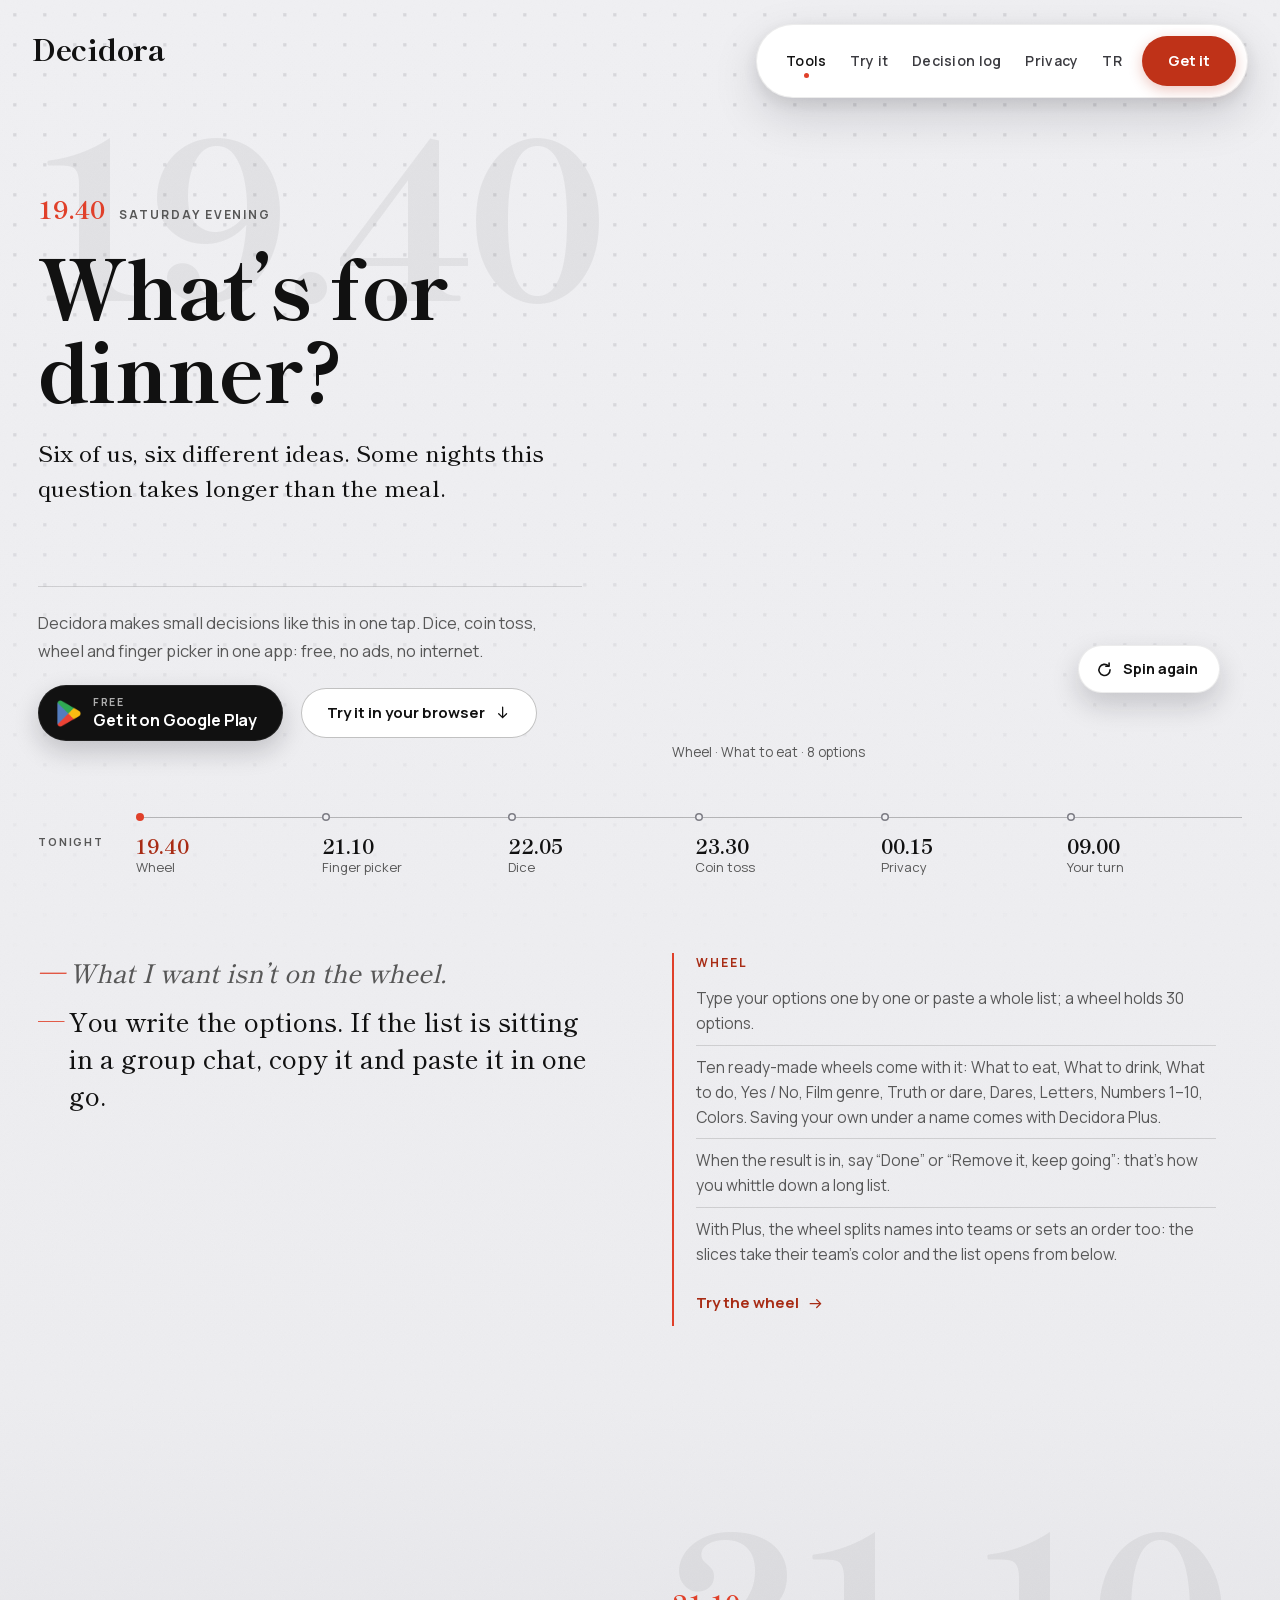
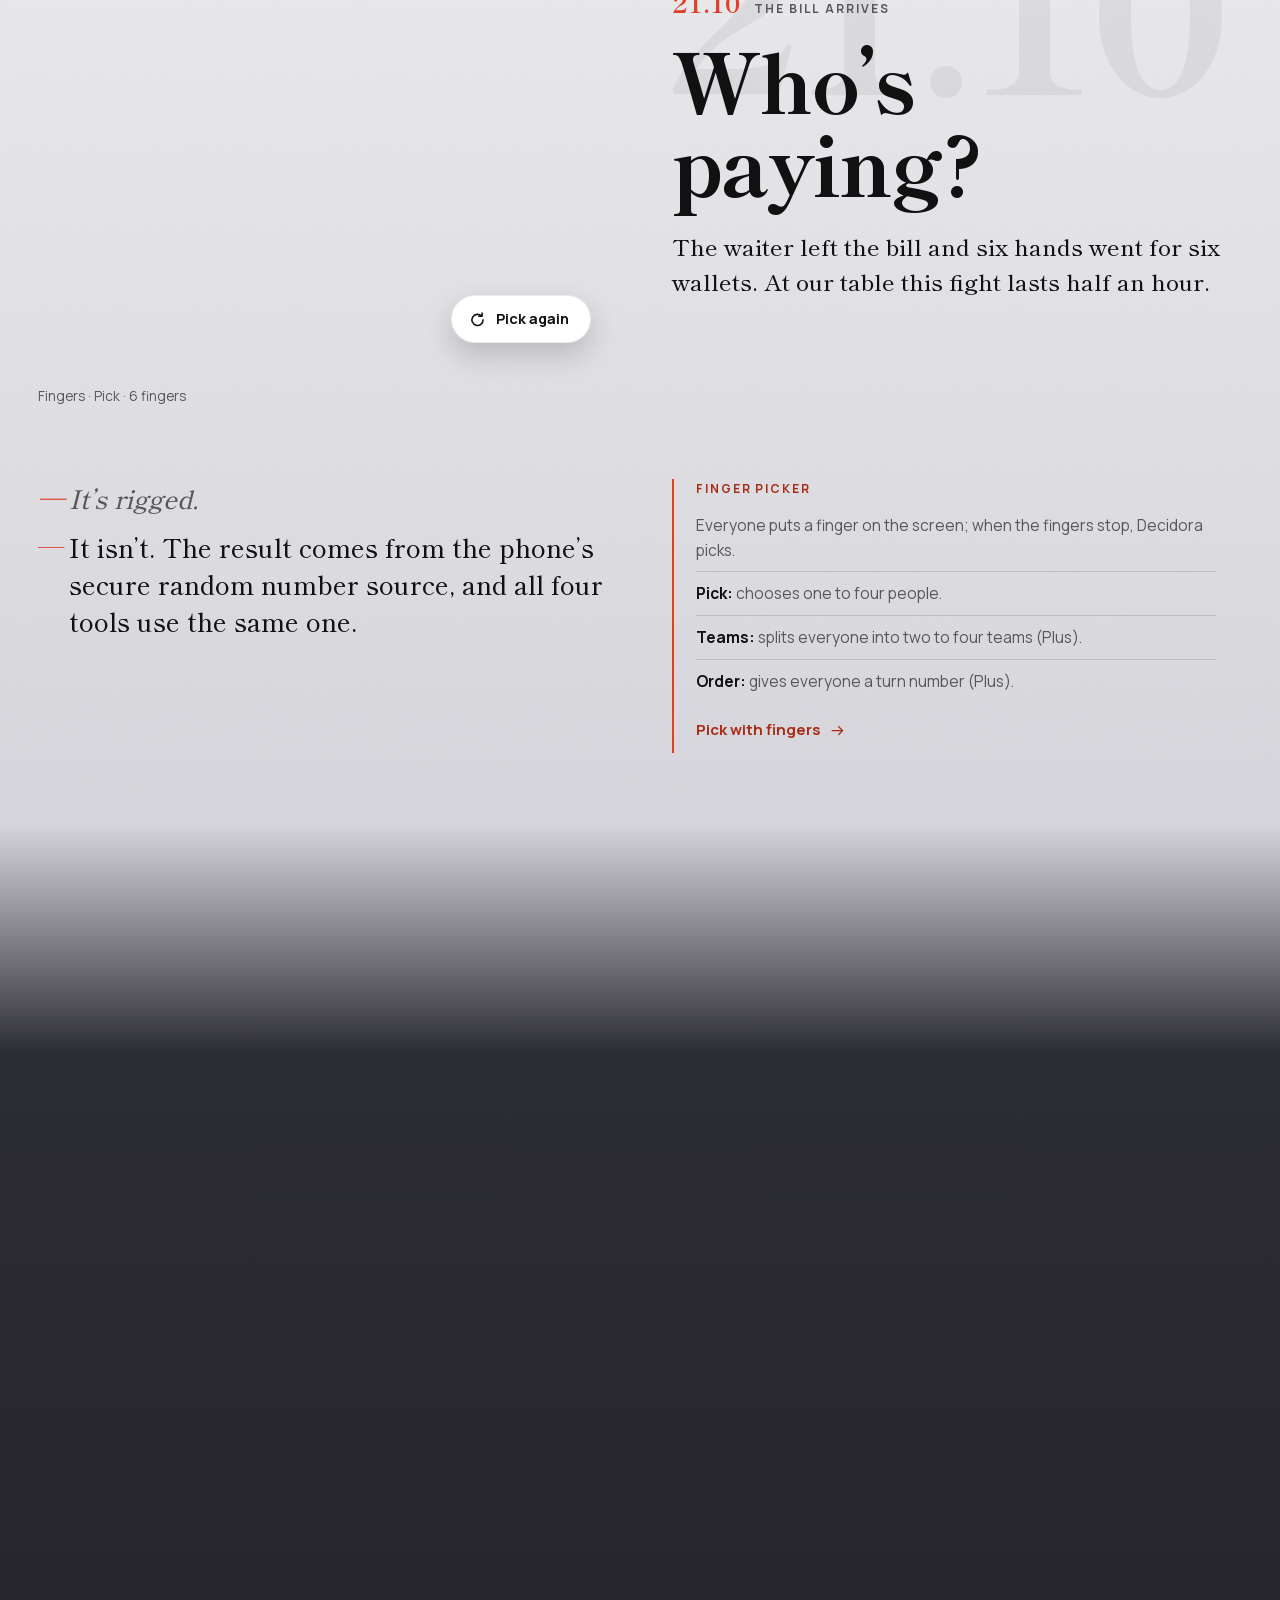
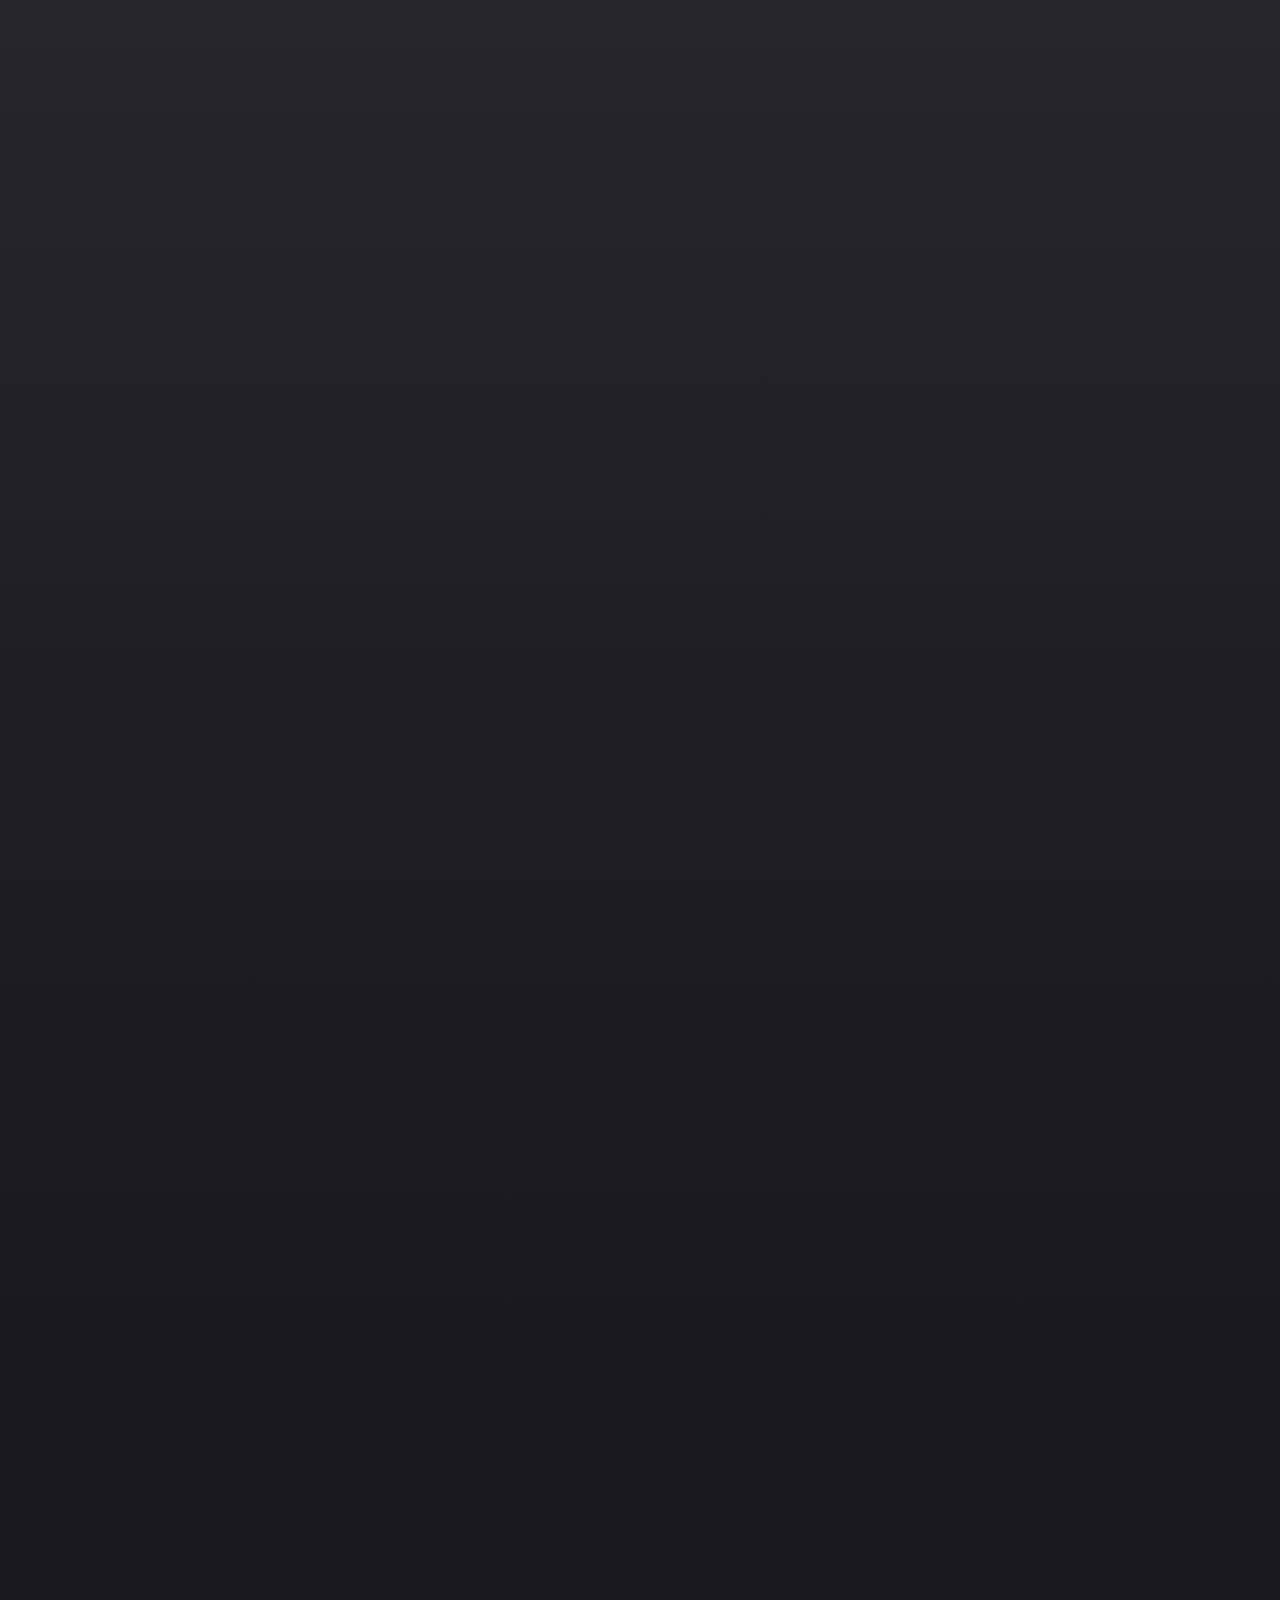
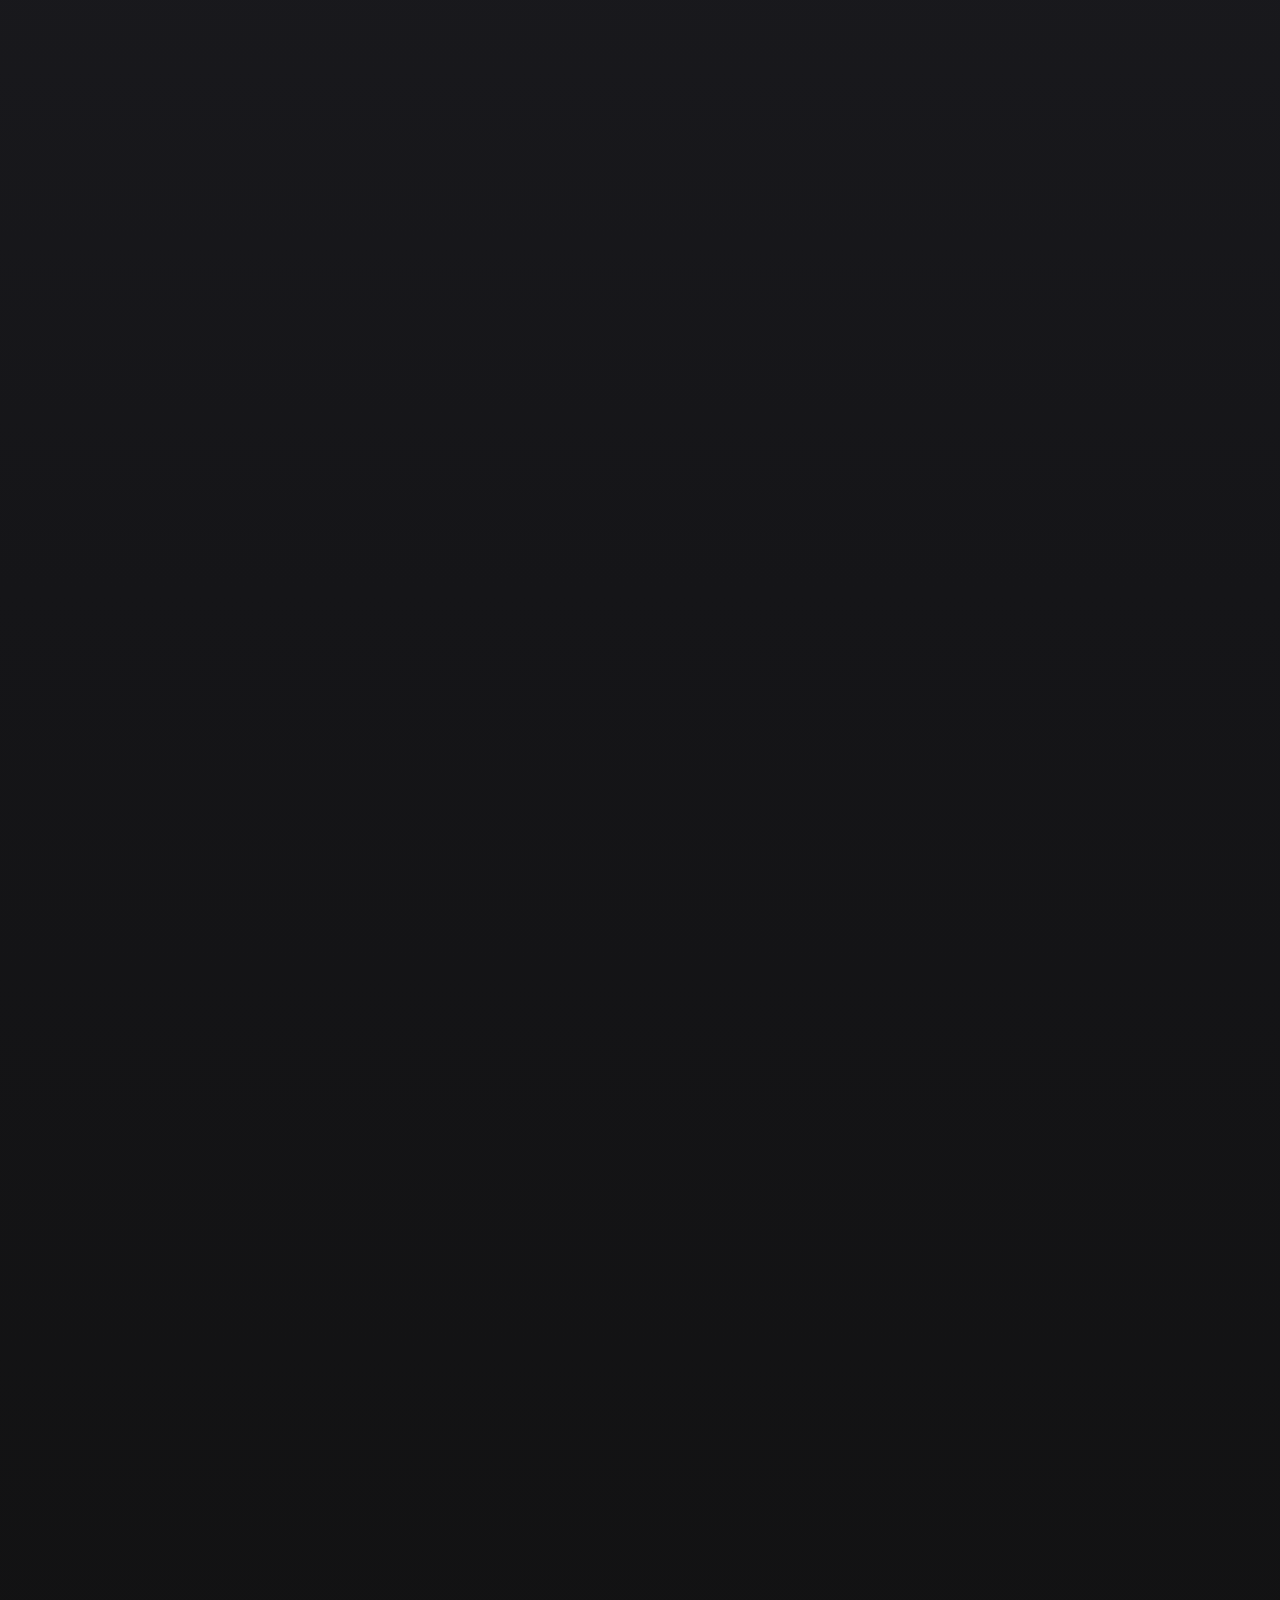
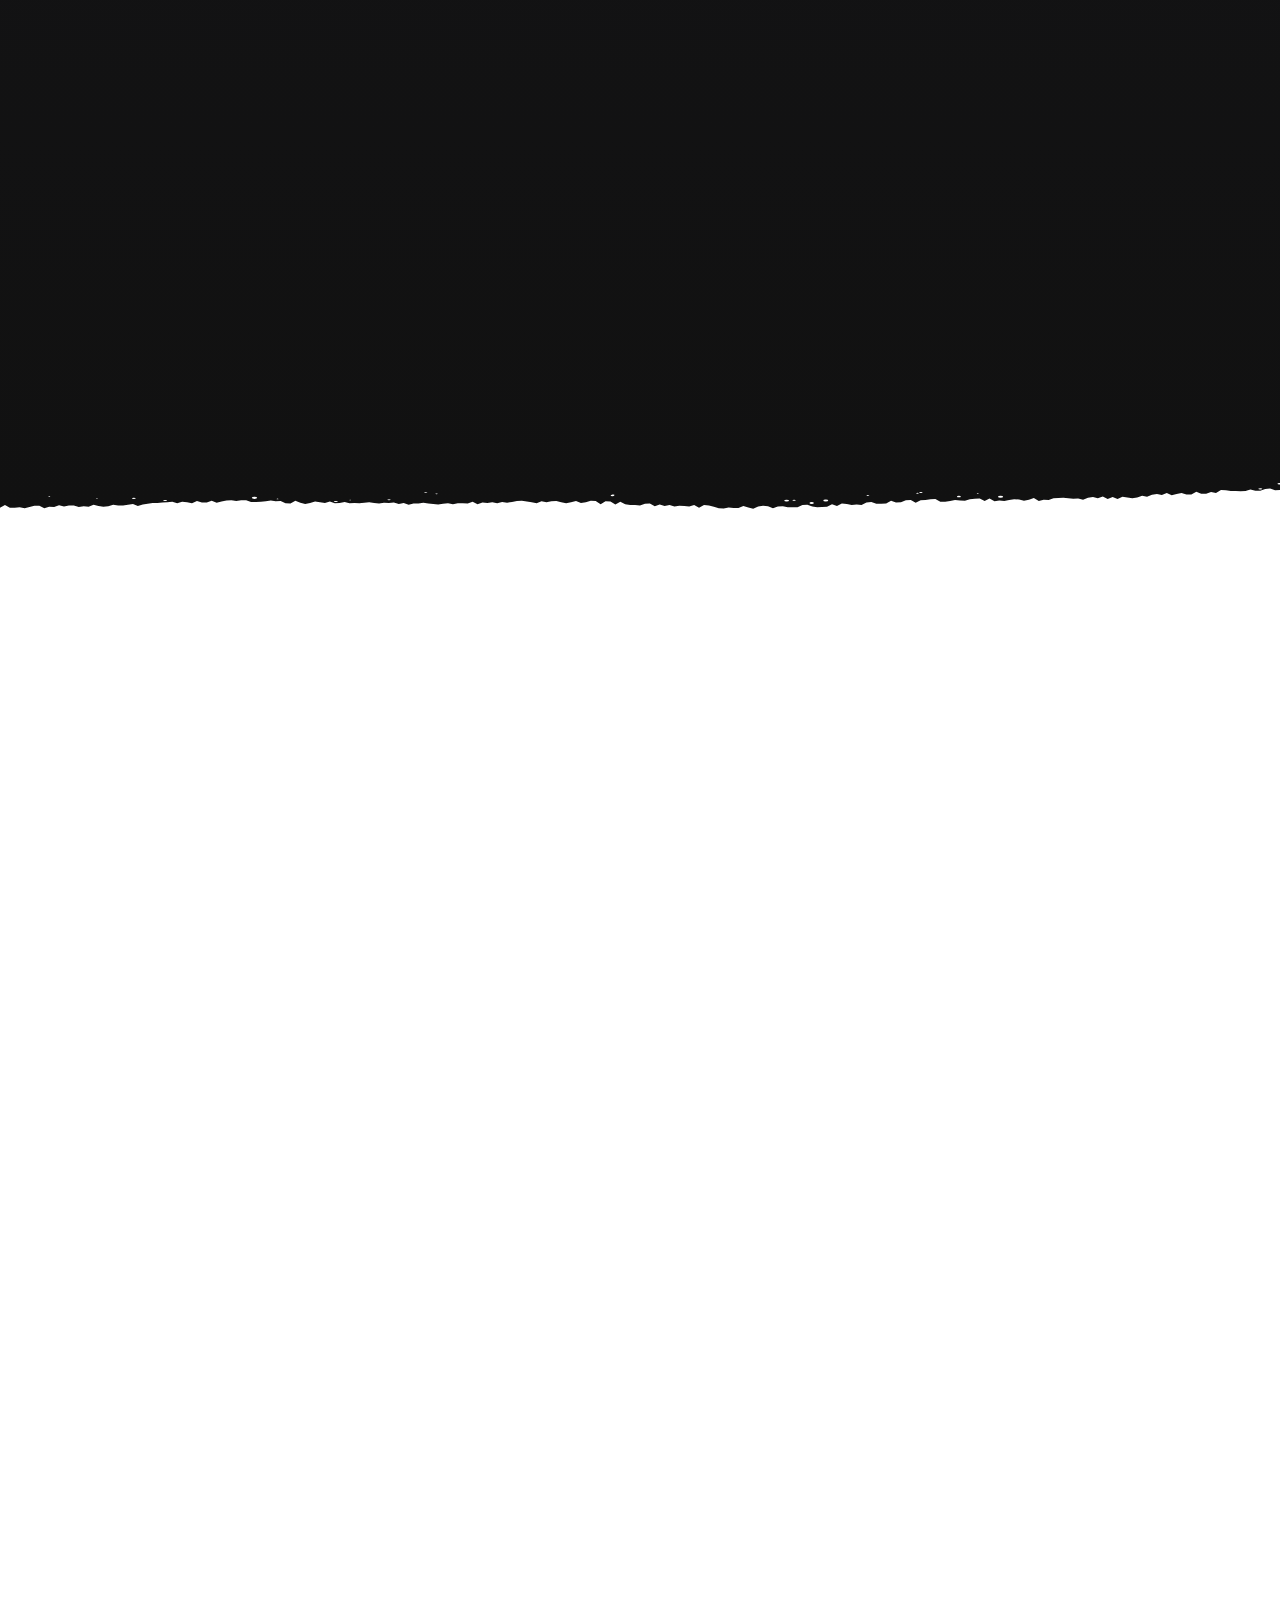
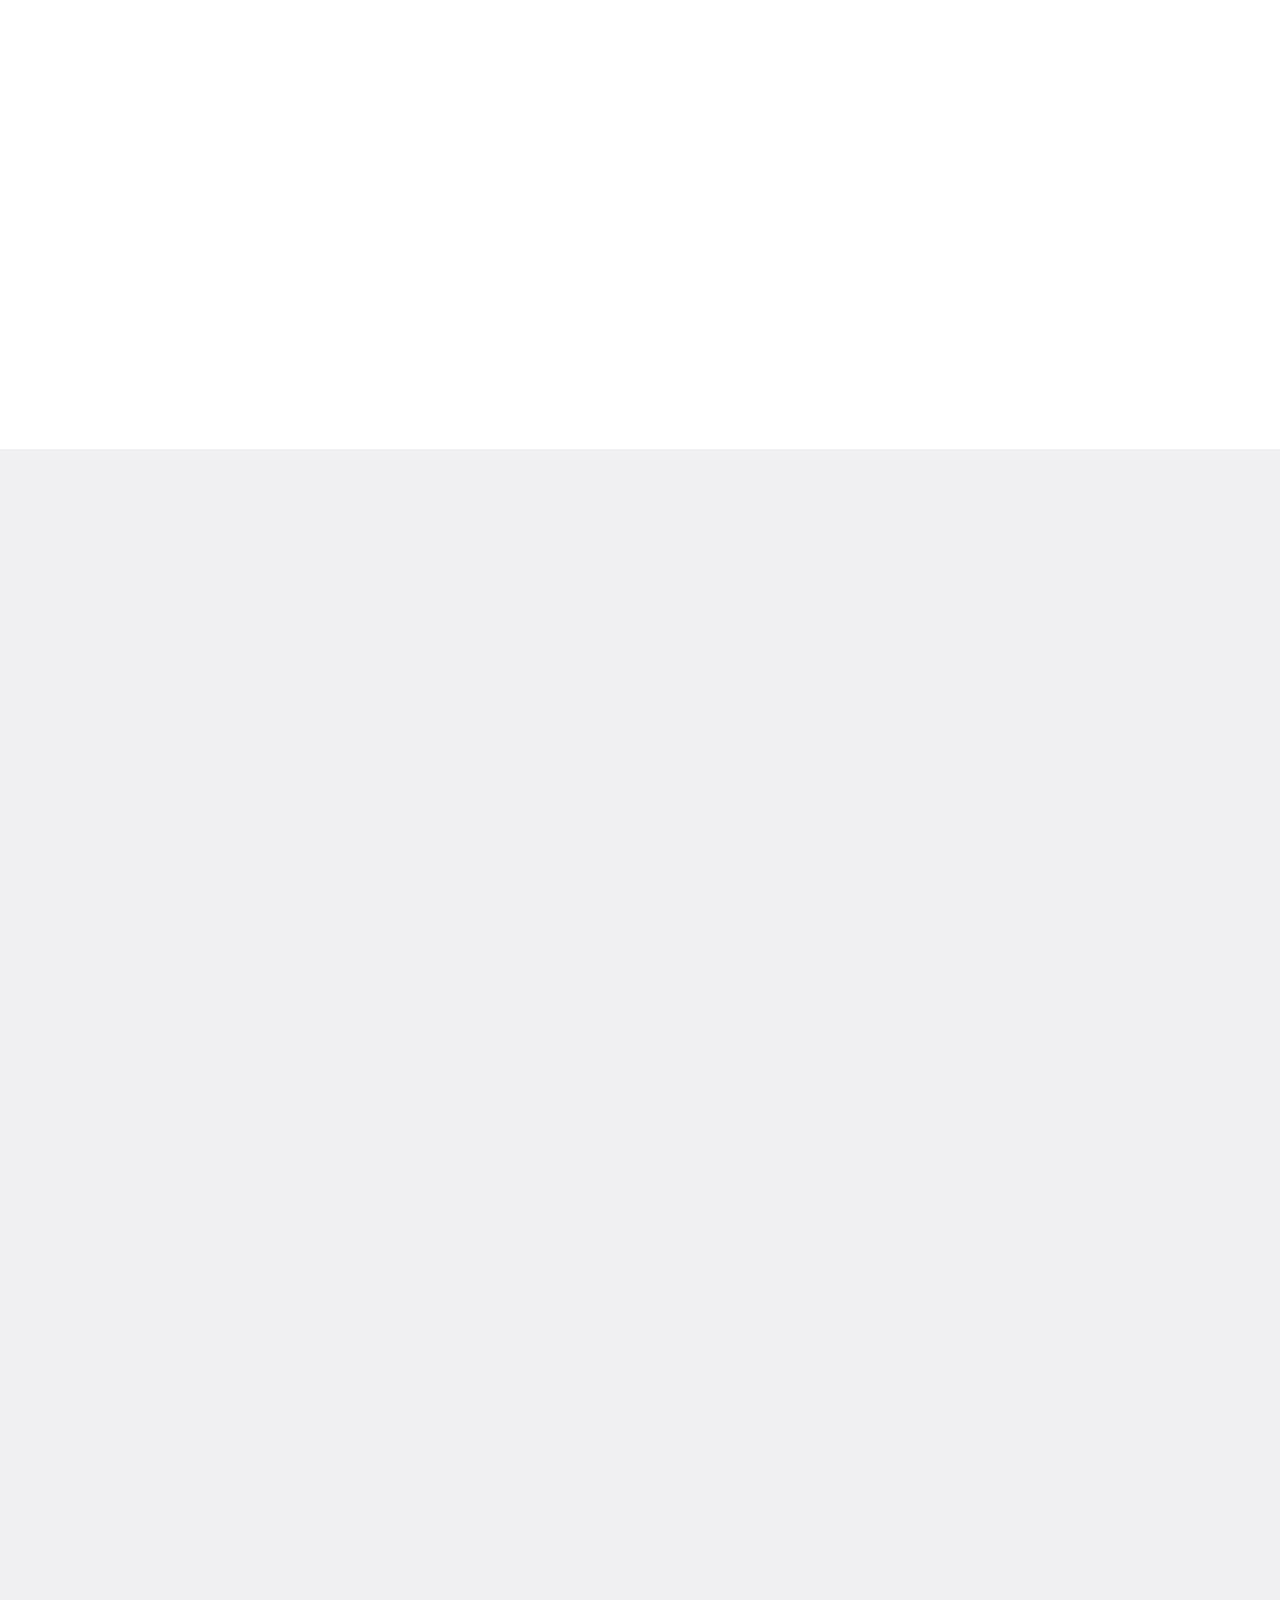
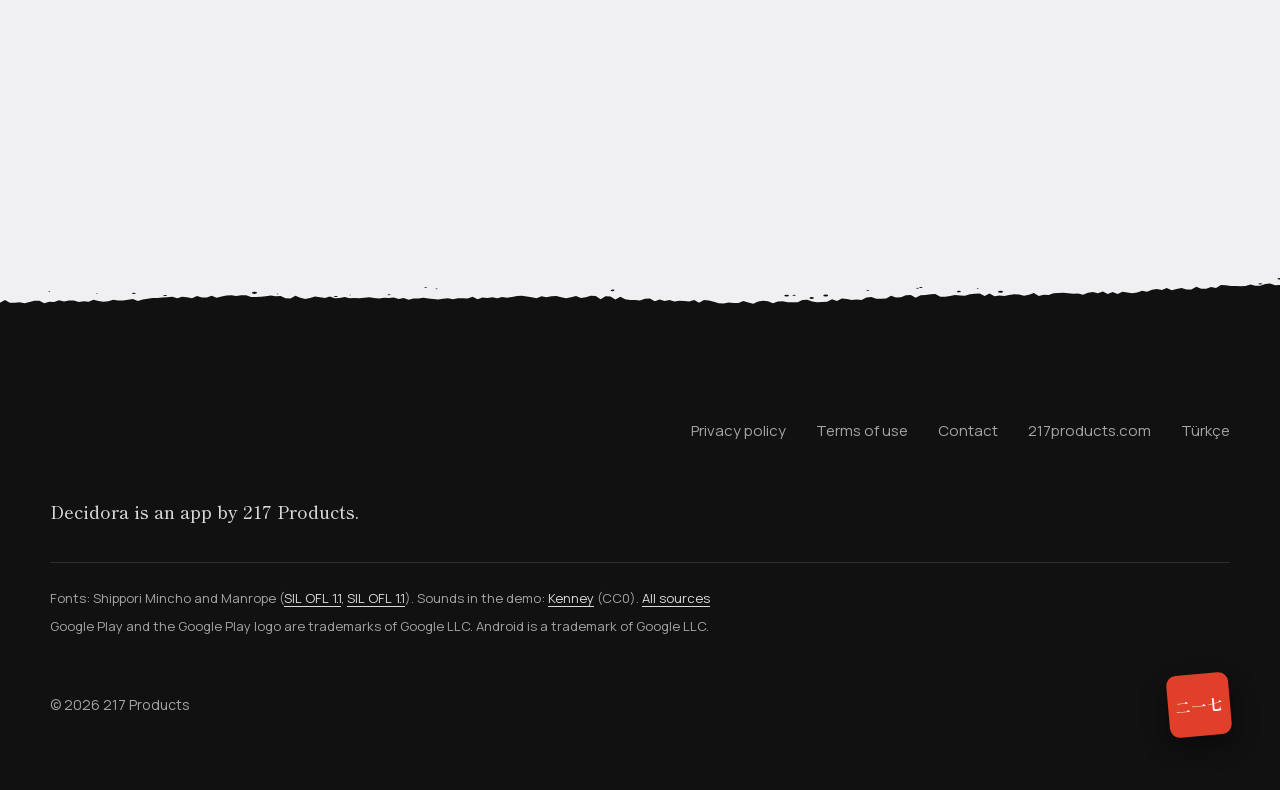
==== commit 9e0cc27e: "Decidora 2.5: privacy policy and site describe crash reports, usage statistics and RevenueCat The ap" ====
--- a/decidora/index.html
+++ b/decidora/index.html
@@ -292,15 +292,15 @@
   <div class="kap gece__ic" data-hayalet="00.15">
     <p class="sahne__an"><time>00.15</time><span>Everyone’s home</span></p>
     <h2 class="gece__baslik" id="gece-baslik">Tonight’s decisions went nowhere.</h2>
-    <p class="gece__metin">Decidora has no internet permission. It asks for no account and shows no ads; your decisions, wheels and settings stay on your phone.</p>
+    <p class="gece__metin">Your decisions, wheels and settings stay on your phone; none of them goes anywhere. Decidora asks for no account and shows no ads. It only sends crash reports and usage statistics, under a random ID, and you can turn both off in Settings.</p>
     <dl class="gece__olgular">
       <div><dt>Price</dt><dd>Free; Plus is one-time</dd></div>
       <div><dt>Ads</dt><dd>None</dd></div>
       <div><dt>Account</dt><dd>Not needed</dd></div>
-      <div><dt>Permissions</dt><dd>Billing only</dd></div>
+      <div><dt>Permissions</dt><dd>Billing, internet</dd></div>
       <div><dt>Data</dt><dd>On your phone</dd></div>
     </dl>
-    <p class="gece__not">This site is the same: no cookies, no tracking code, nothing loaded from anywhere else. <a href="https://217products.com/decidora/privacy.html" rel="noopener">The full privacy policy</a></p>
+    <p class="gece__not">This site has no cookies, no tracking code and loads nothing from anywhere else. <a href="https://217products.com/decidora/privacy.html" rel="noopener">The full privacy policy</a></p>
   </div>
 </section>
 
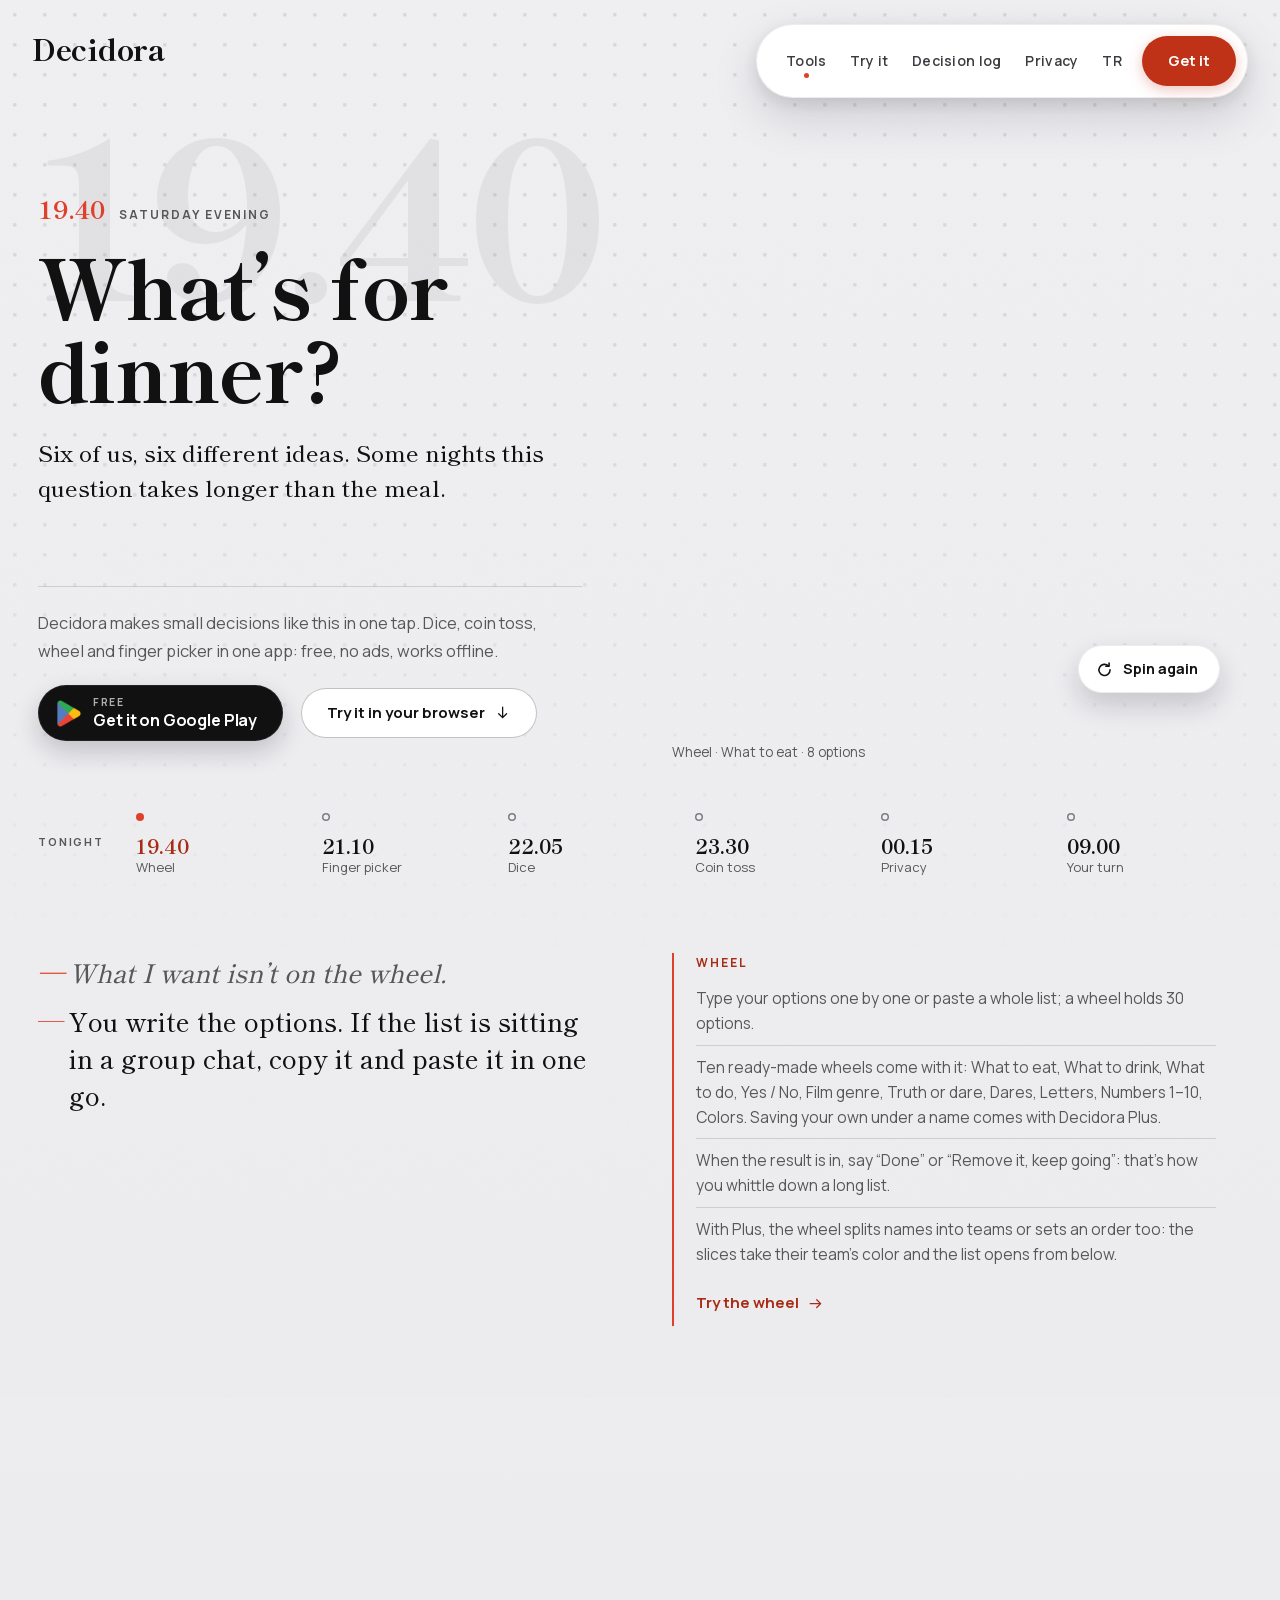
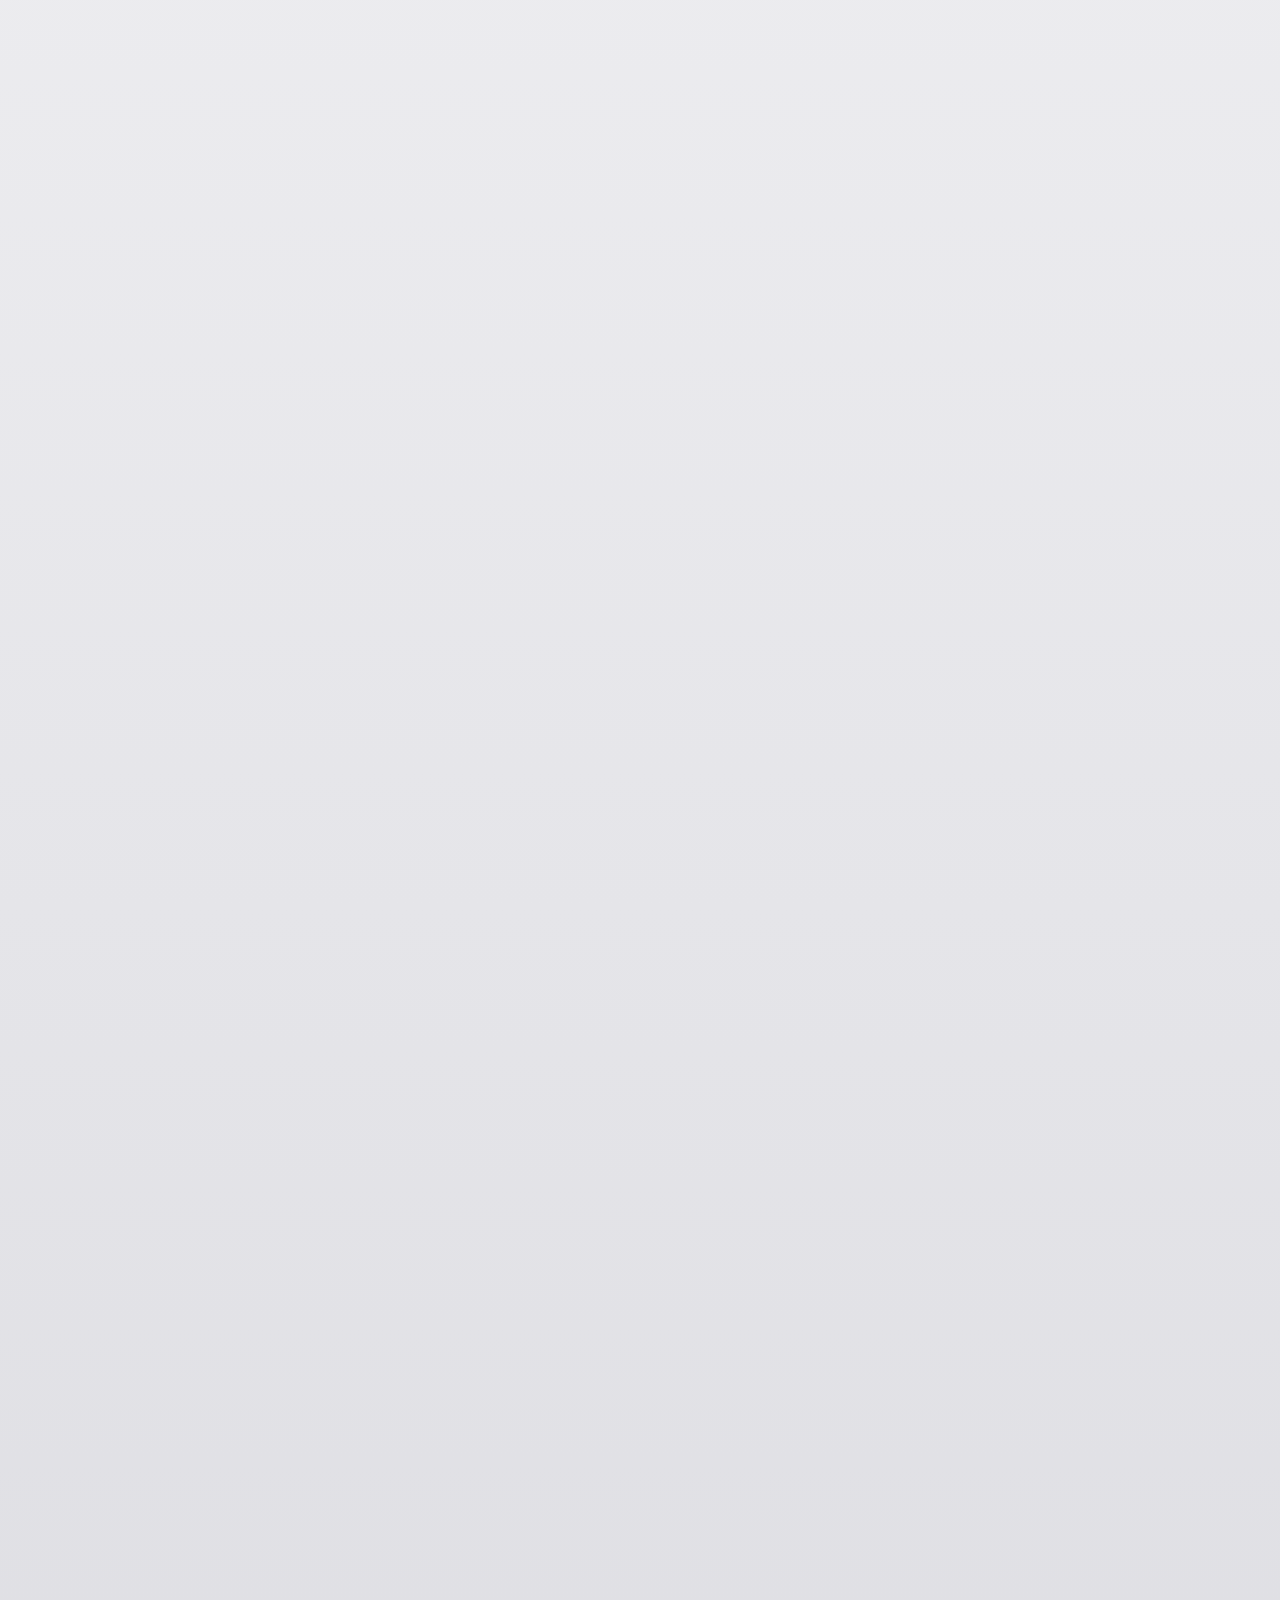
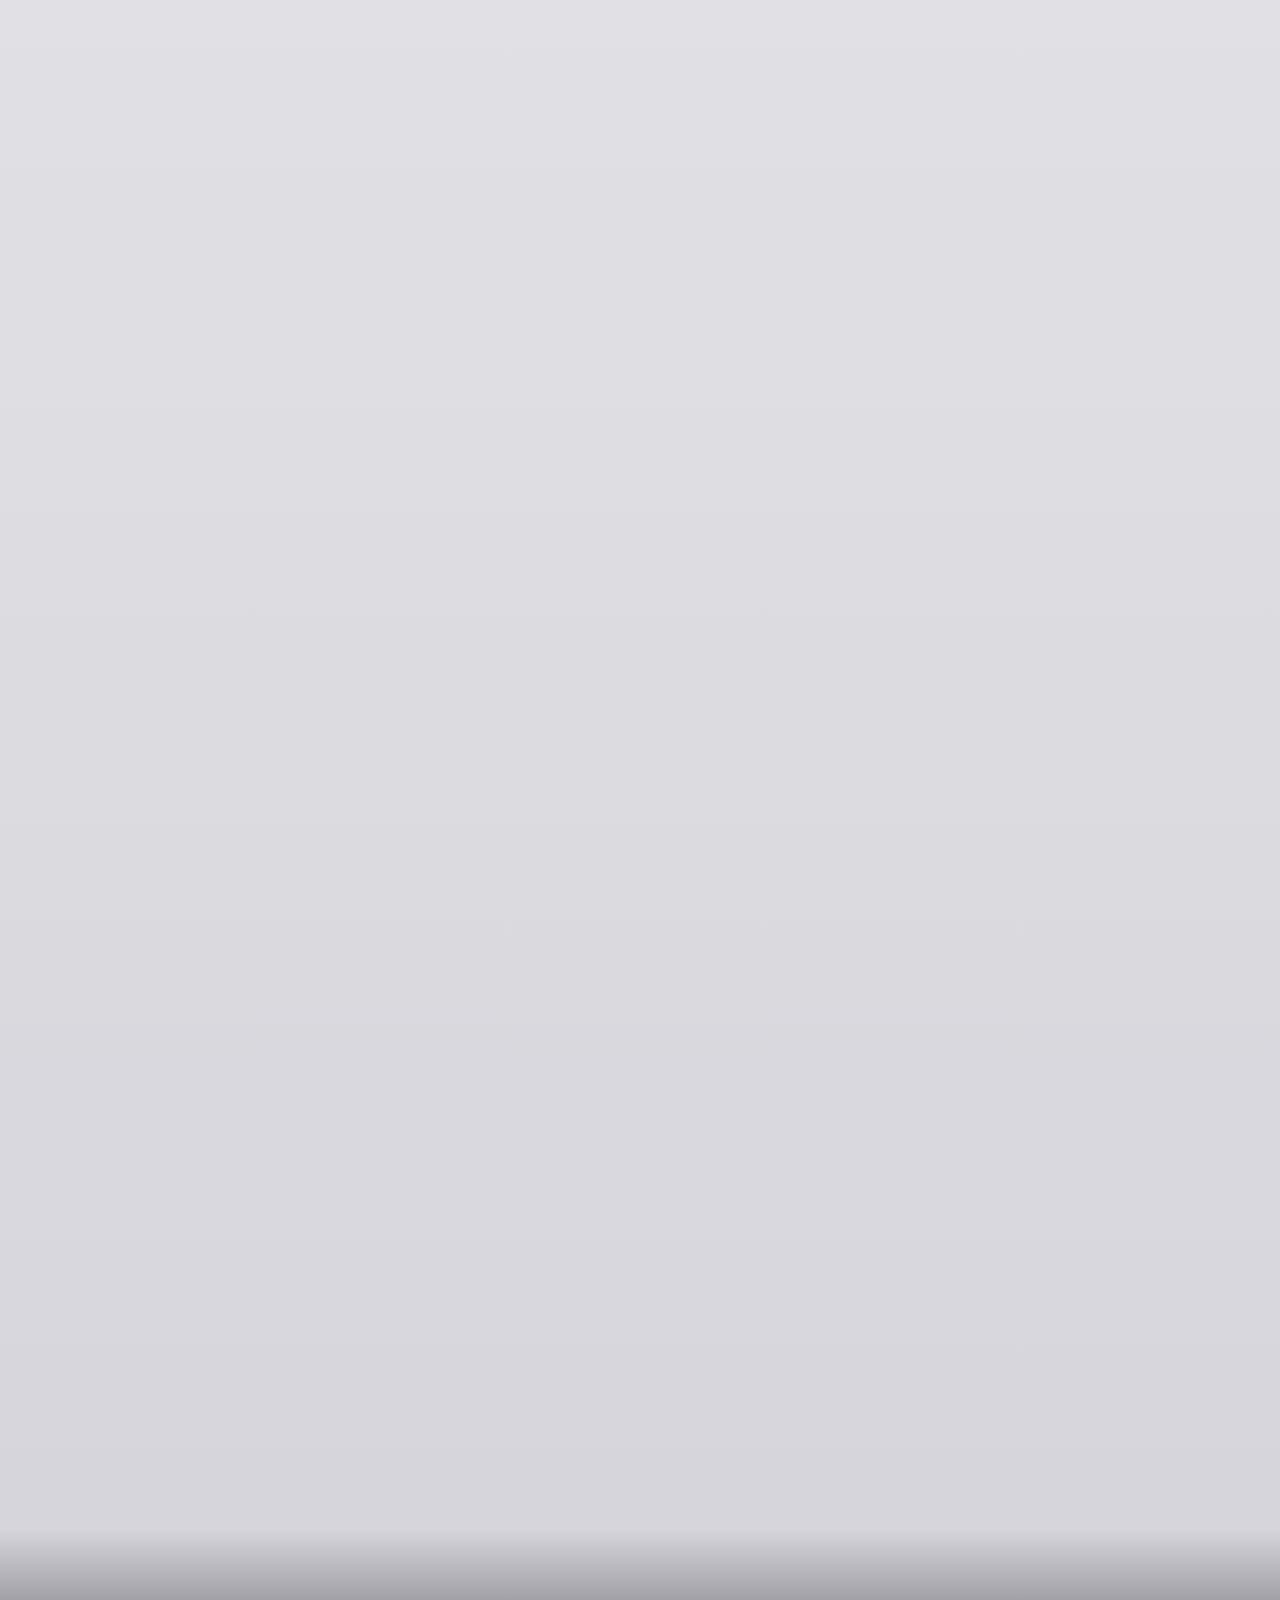
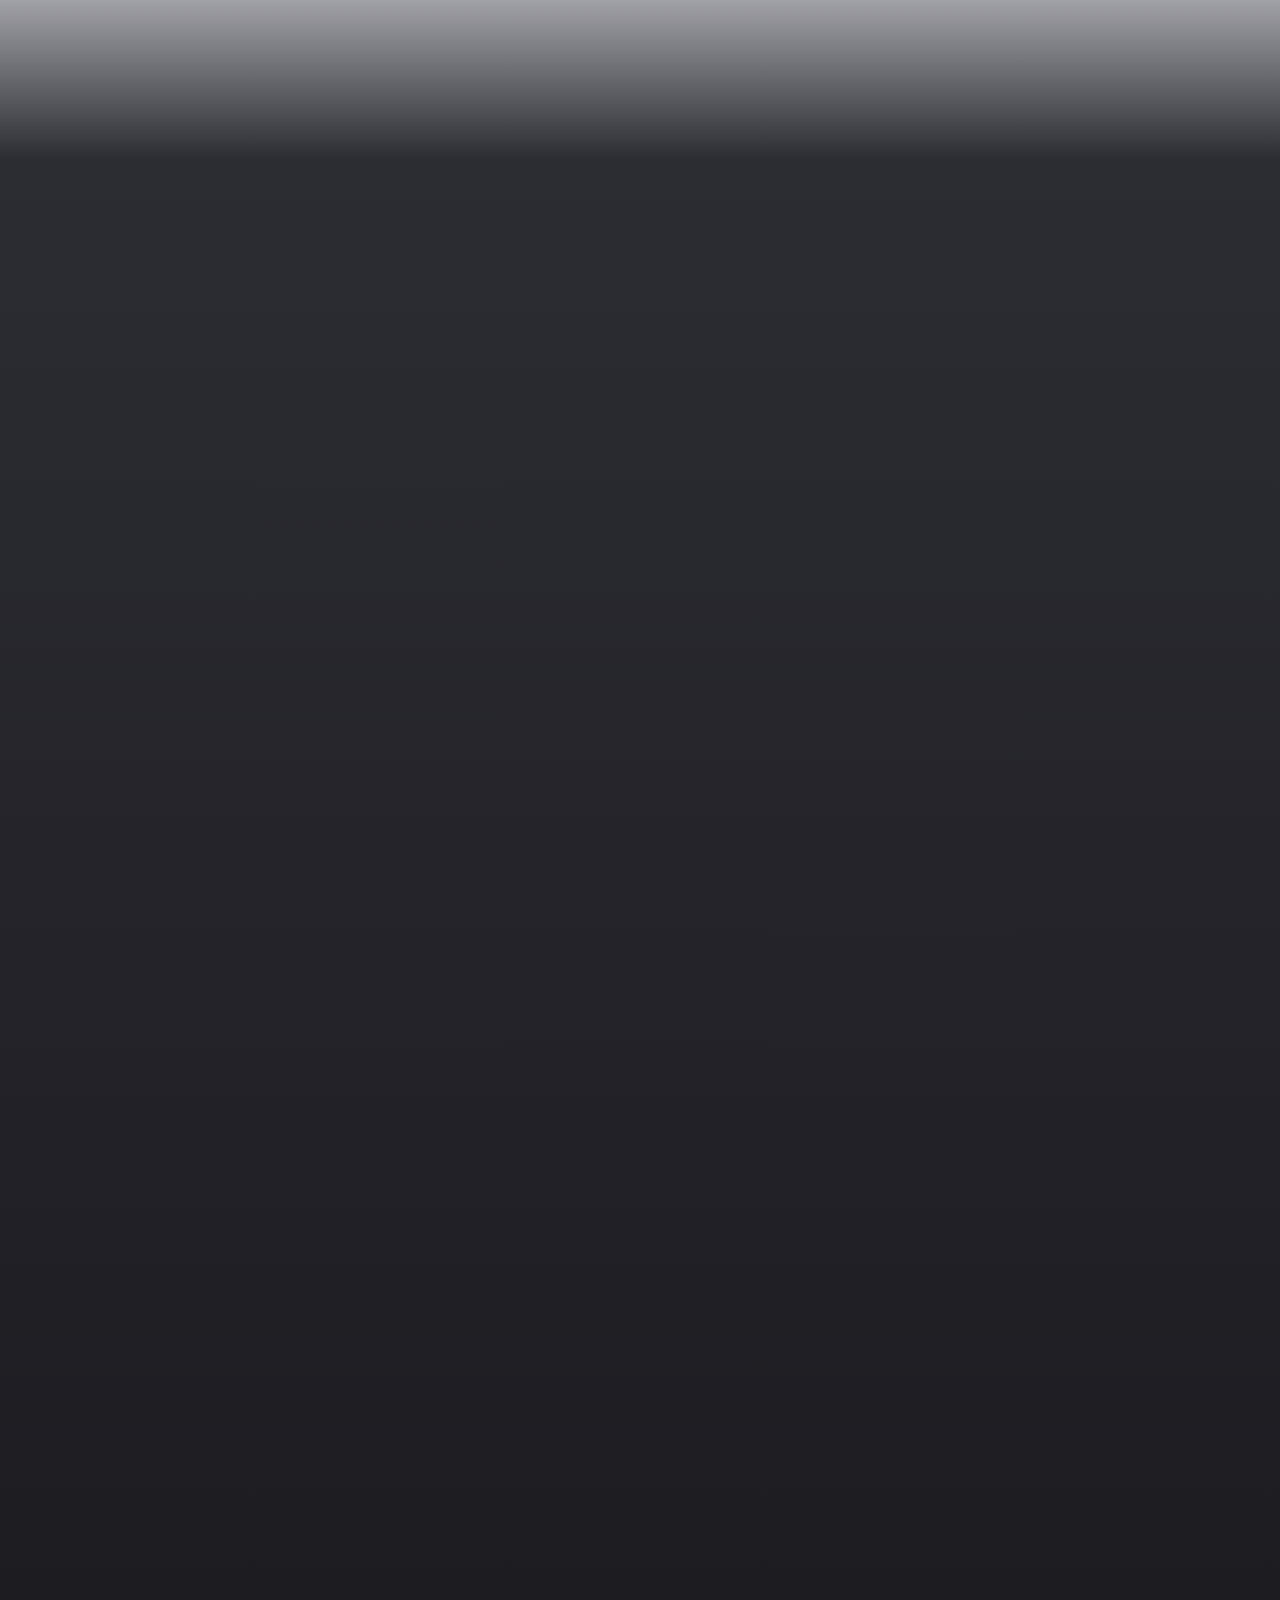
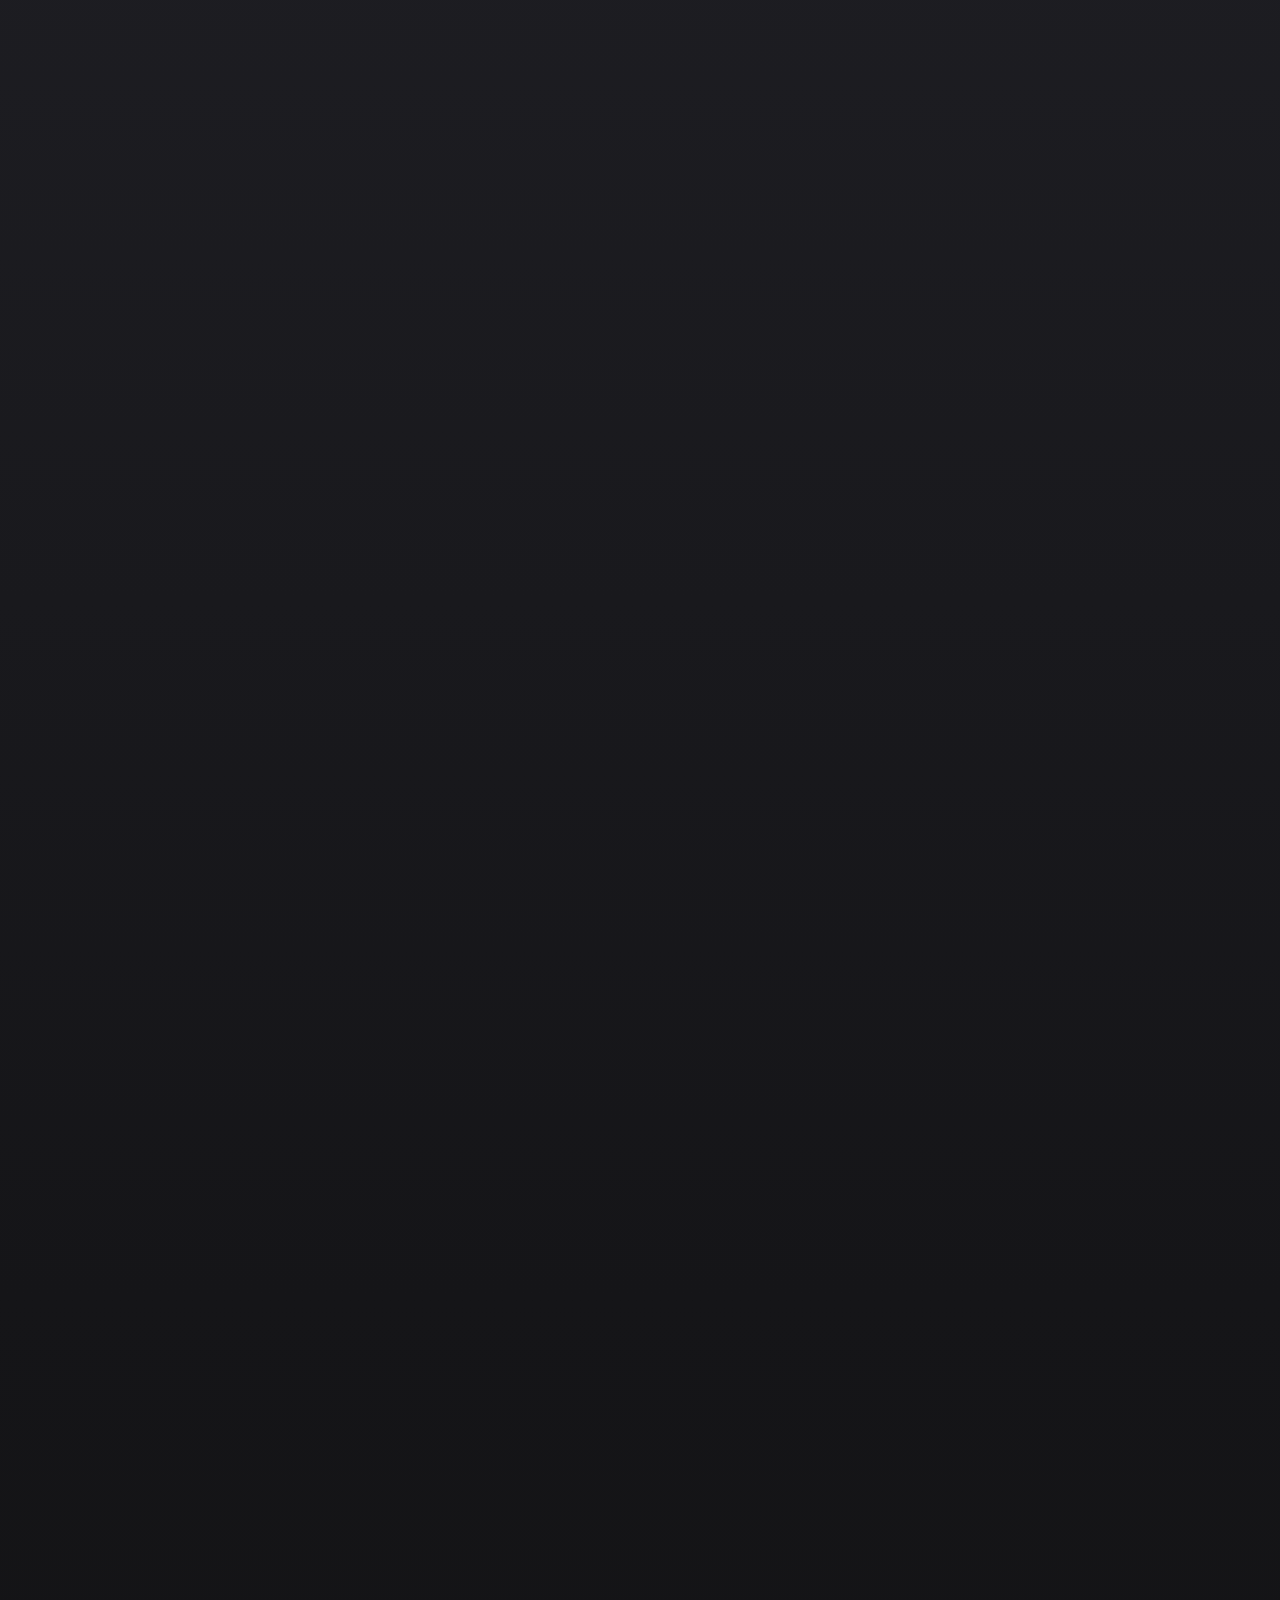
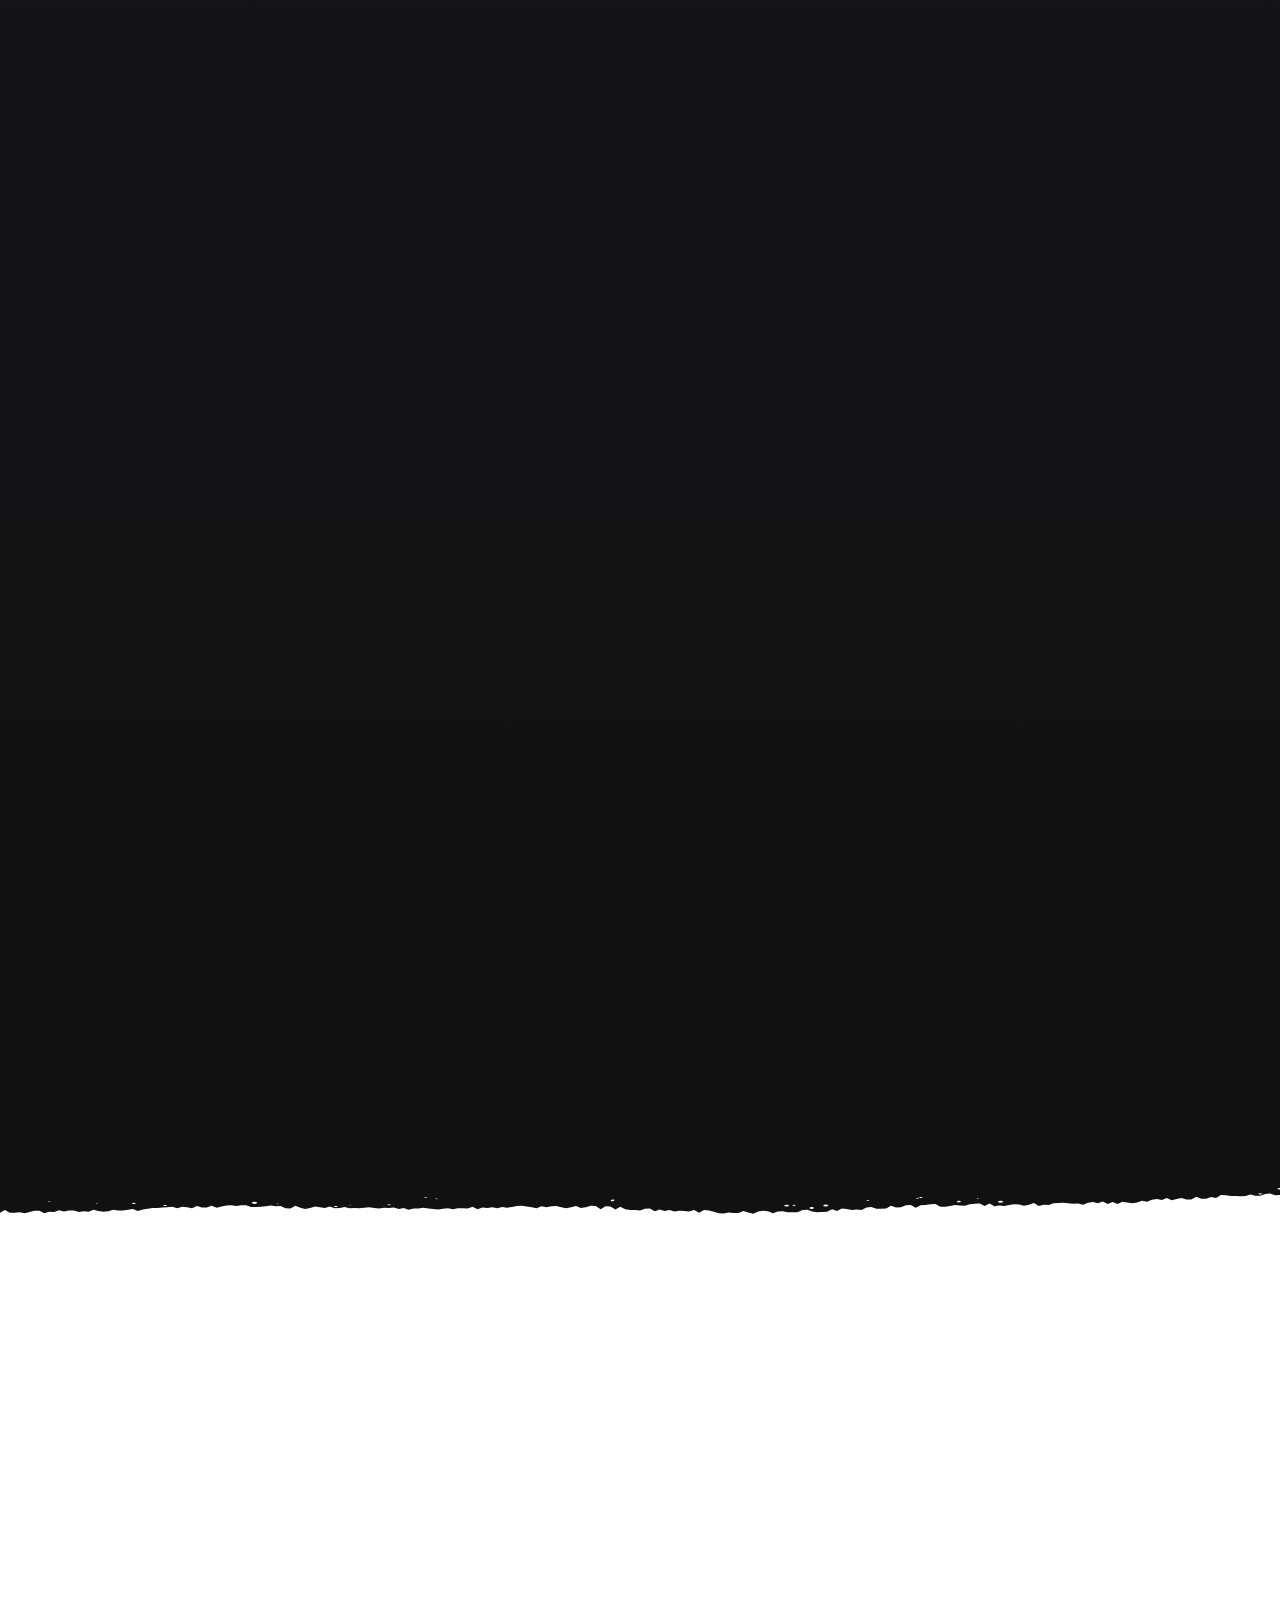
==== commit 76c21eb7: "Decidora 2.5: site and terms no longer say no account or no internet; sign-in for Plus, Firebase and" ====
--- a/decidora/index.html
+++ b/decidora/index.html
@@ -9,7 +9,7 @@
   <meta name="referrer" content="strict-origin-when-cross-origin">
   <meta name="viewport" content="width=device-width, initial-scale=1, viewport-fit=cover">
   <title>Decidora: dice, coin toss, wheel and finger picker · Android</title>
-  <meta name="description" content="What’s for dinner, who pays, who goes first? Decidora makes small decisions in one tap: dice, coin toss, wheel and finger picker in one app. Free, no ads, no internet.">
+  <meta name="description" content="What’s for dinner, who pays, who goes first? Decidora makes small decisions in one tap: dice, coin toss, wheel and finger picker in one app. Free, no ads, works offline.">
   <meta name="theme-color" content="#F0F0F3">
   <meta name="color-scheme" content="only light">
   <meta name="format-detection" content="telephone=no">
@@ -26,7 +26,7 @@
   <meta property="og:locale:alternate" content="tr_TR">
   <meta property="og:site_name" content="Decidora">
   <meta property="og:title" content="Decidora: small decisions, one tap">
-  <meta property="og:description" content="Dice, coin toss, wheel and finger picker in one app. Free, no ads, no internet.">
+  <meta property="og:description" content="Dice, coin toss, wheel and finger picker in one app. Free, no ads, works offline.">
   <meta property="og:image" content="https://217products.com/decidora/assets/img/paylasim-en.jpg">
   <meta property="og:image:width" content="1200">
   <meta property="og:image:height" content="630">
@@ -64,7 +64,7 @@
     "operatingSystem": "Android",
     "applicationCategory": "EntertainmentApplication",
     "inLanguage": "en",
-    "description": "Dice, coin toss, wheel and finger picker in one app. Makes small decisions in one tap; free, no ads, no internet.",
+    "description": "Dice, coin toss, wheel and finger picker in one app. Makes small decisions in one tap; free, no ads, works offline.",
     "installUrl": "https://play.google.com/store/apps/details?id=com.kurapikamih.decidora",
     "offers": { "@type": "Offer", "price": "0", "priceCurrency": "TRY" },
     "publisher": { "@type": "Organization", "name": "217 Products", "url": "https://217products.com/" }
@@ -133,7 +133,7 @@
       <figcaption class="sahne__etiket"><span data-sahne-etiket>Wheel · What to eat · 8 options</span></figcaption>
     </figure>
     <div class="tanitim">
-      <p>Decidora makes small decisions like this in one tap. Dice, coin toss, wheel and finger picker in one app: free, no ads, no internet.</p>
+      <p>Decidora makes small decisions like this in one tap. Dice, coin toss, wheel and finger picker in one app: free, no ads, works offline.</p>
       <div class="tanitim__eylem">
         <a class="magaza" href="https://play.google.com/store/apps/details?id=com.kurapikamih.decidora" rel="noopener">
           <img class="magaza__logo" src="assets/img/google-play-logo.webp" width="114" height="128" alt="">
@@ -292,7 +292,7 @@
   <div class="kap gece__ic" data-hayalet="00.15">
     <p class="sahne__an"><time>00.15</time><span>Everyone’s home</span></p>
     <h2 class="gece__baslik" id="gece-baslik">Tonight’s decisions went nowhere.</h2>
-    <p class="gece__metin">Your decisions, wheels and settings stay on your phone; none of them goes anywhere. Decidora asks for no account and shows no ads. It only sends crash reports and usage statistics, under a random ID, and you can turn both off in Settings.</p>
+    <p class="gece__metin">Your decisions, wheels and settings stay on your phone; none of them goes anywhere. Decidora shows no ads and needs no account to use. It only sends crash reports and usage statistics (under a random ID; you can turn both off in Settings) and, if you buy Plus, the purchase record. Buying Plus asks you to sign in with Google, so Plus is never lost when you switch phones.</p>
     <dl class="gece__olgular">
       <div><dt>Price</dt><dd>Free; Plus is one-time</dd></div>
       <div><dt>Ads</dt><dd>None</dd></div>
@@ -522,7 +522,7 @@
         <p class="son-sorular__baslik" id="son-sorular-baslik">Last questions from the table</p>
         <dl>
           <div><dt>Does it cost anything?</dt><dd>Downloading and using it is free, with no ads. Decidora Plus is an optional one-time purchase, not a subscription: it unlocks every die, up to six dice, saved wheels, and Teams and Order.</dd></div>
-          <div><dt>Do I need an account?</dt><dd>No. Download it, open it, use it.</dd></div>
+          <div><dt>Do I need an account?</dt><dd>No. Download it, open it, use it. Only buying Plus asks you to sign in with Google, so it isn’t lost when you switch phones.</dd></div>
           <div><dt>Which languages?</dt><dd>Twenty: English, Turkish, German, Spanish, French, Indonesian, Czech, Greek, Italian, Hungarian, Dutch, Polish, Portuguese, Romanian, Russian, Swedish, Vietnamese, Ukrainian, Japanese and Korean. It follows your phone’s language, and you can switch in Settings.</dd></div>
           <div><dt>Is it on iPhone?</dt><dd>Not for now: Android only, on Google Play.</dd></div>
         </dl>
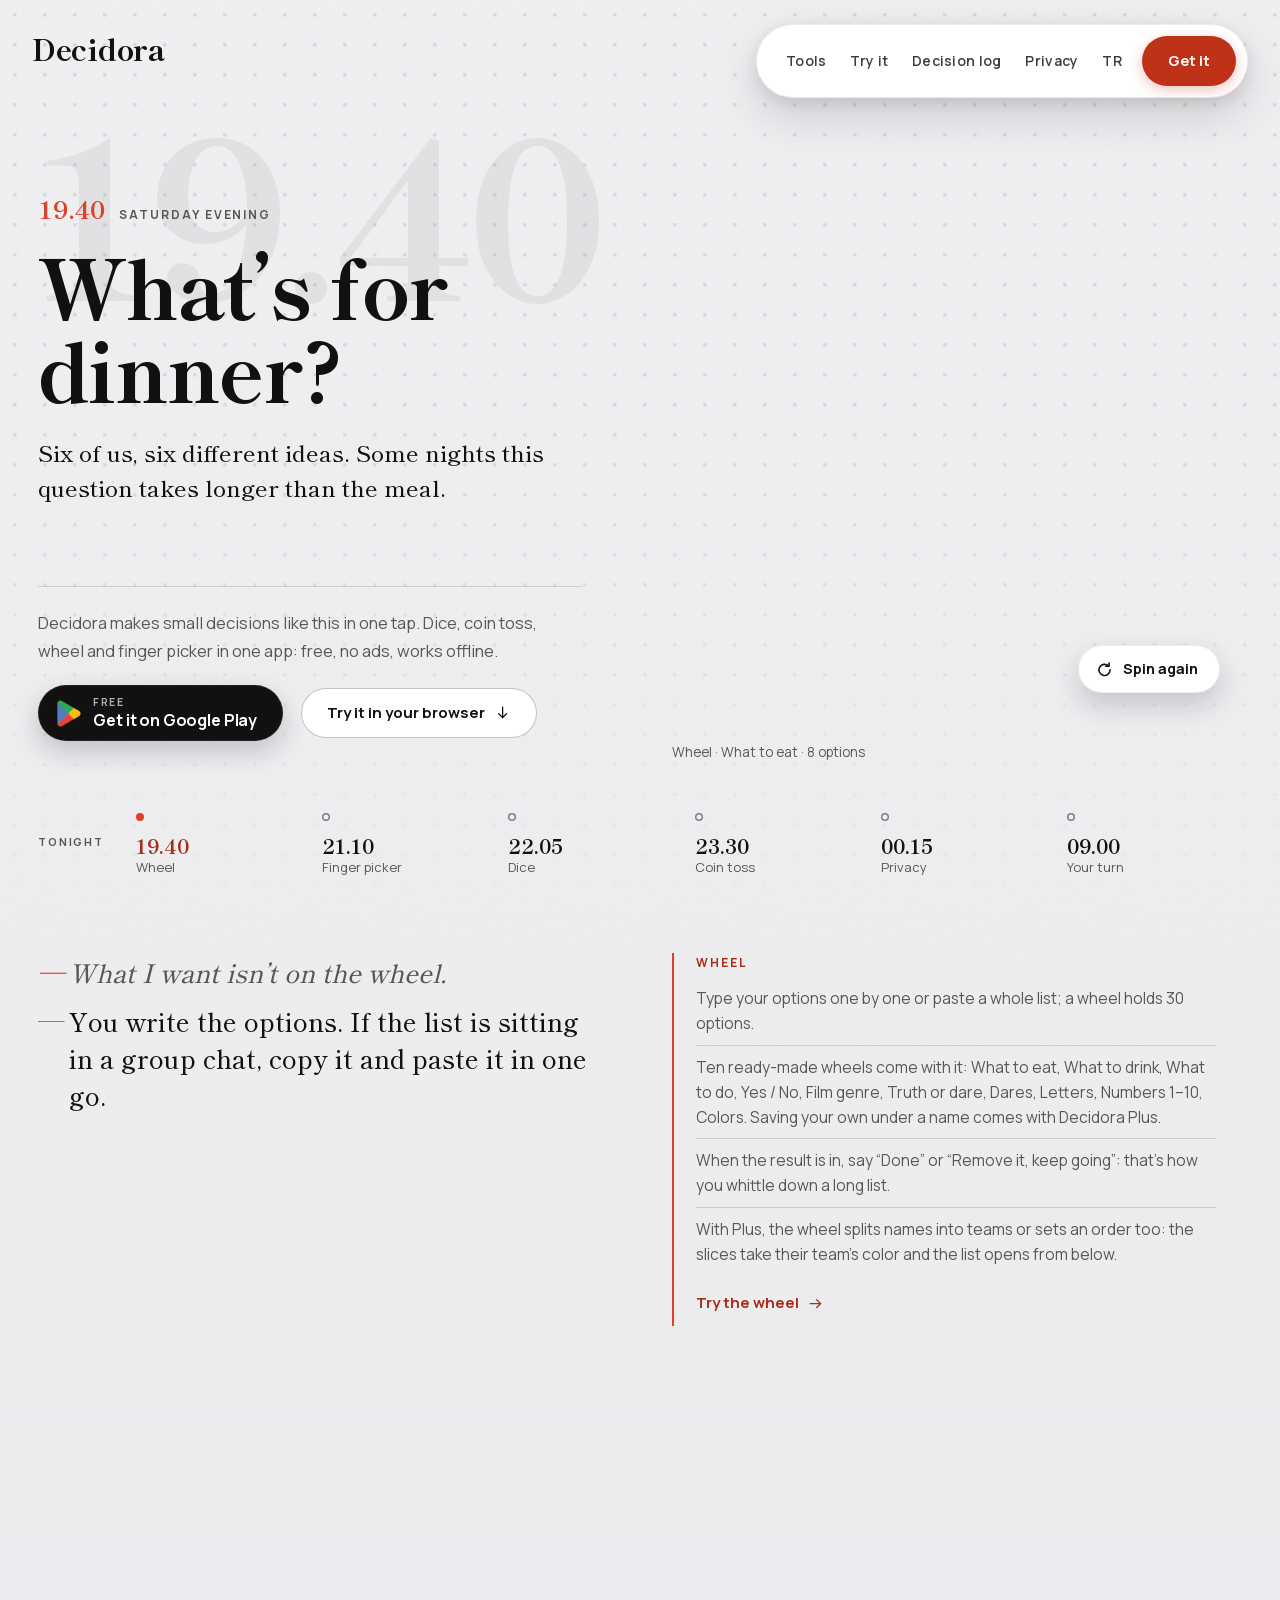
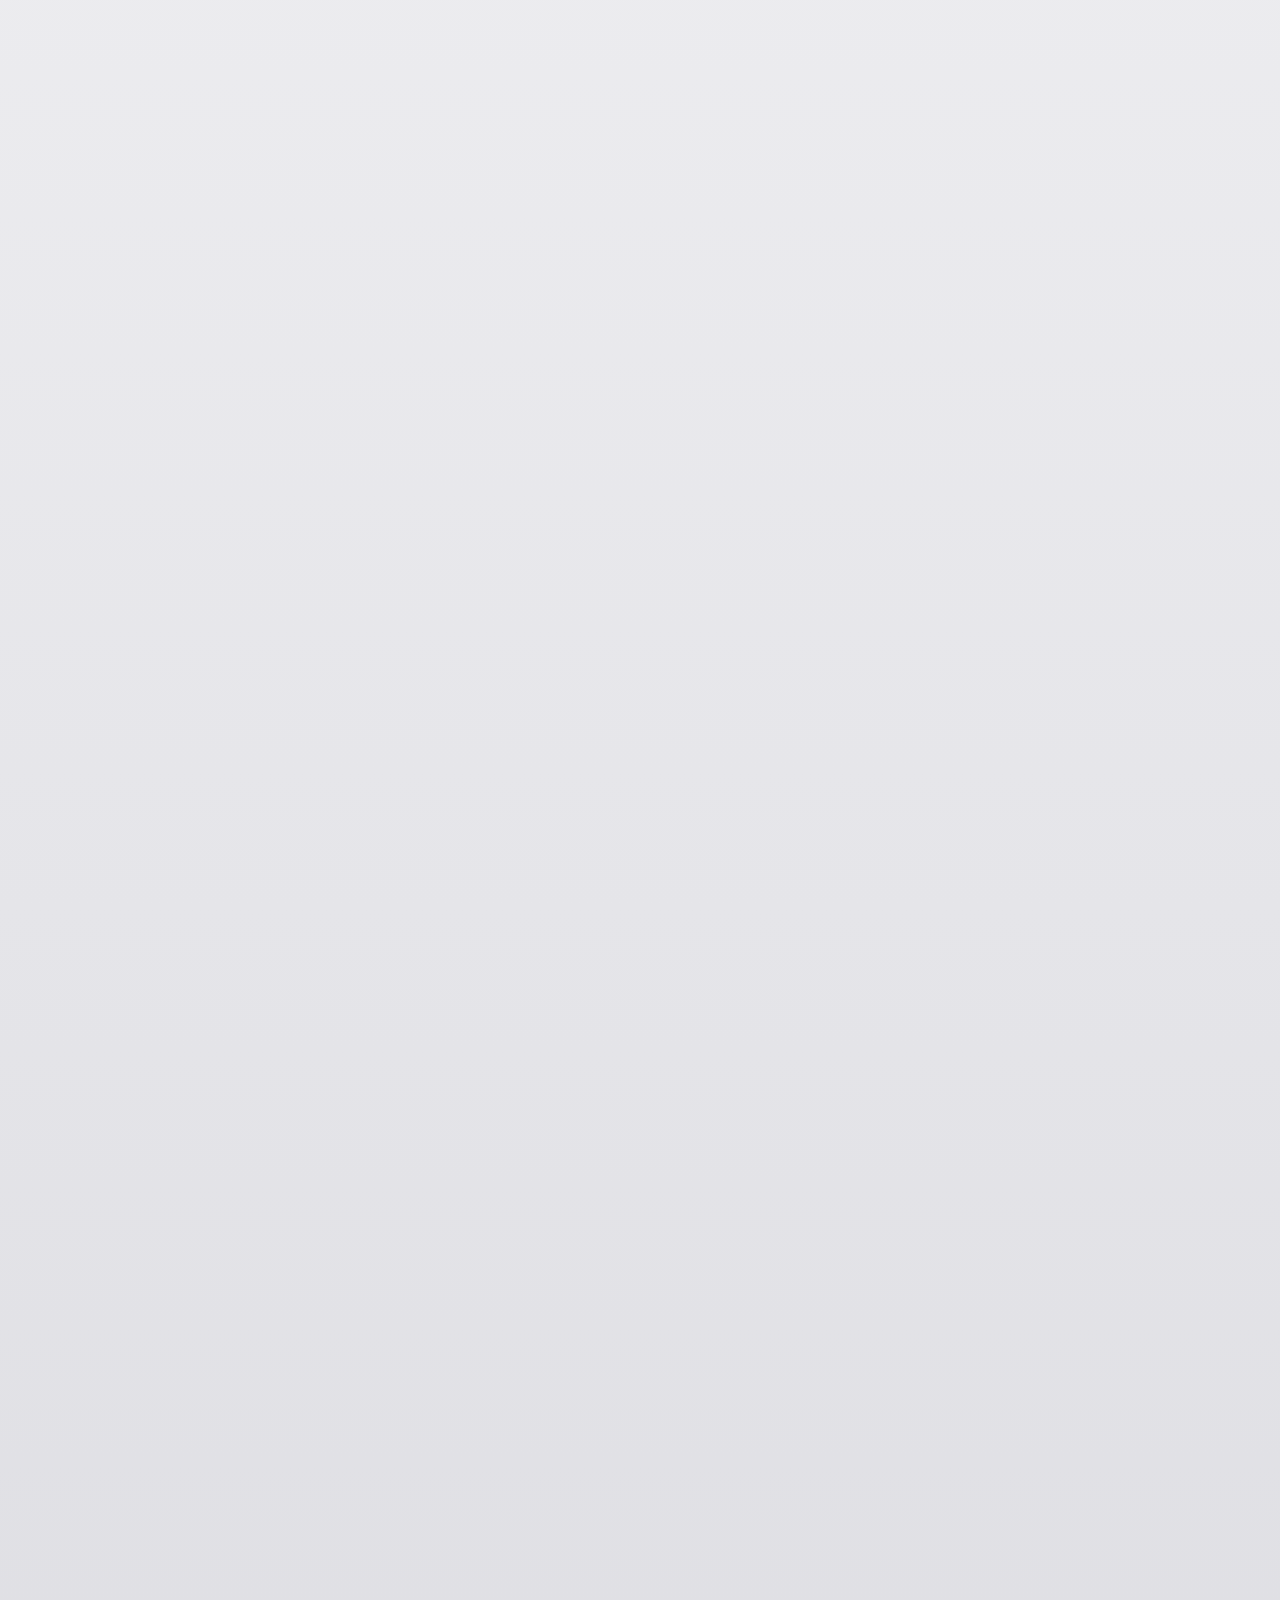
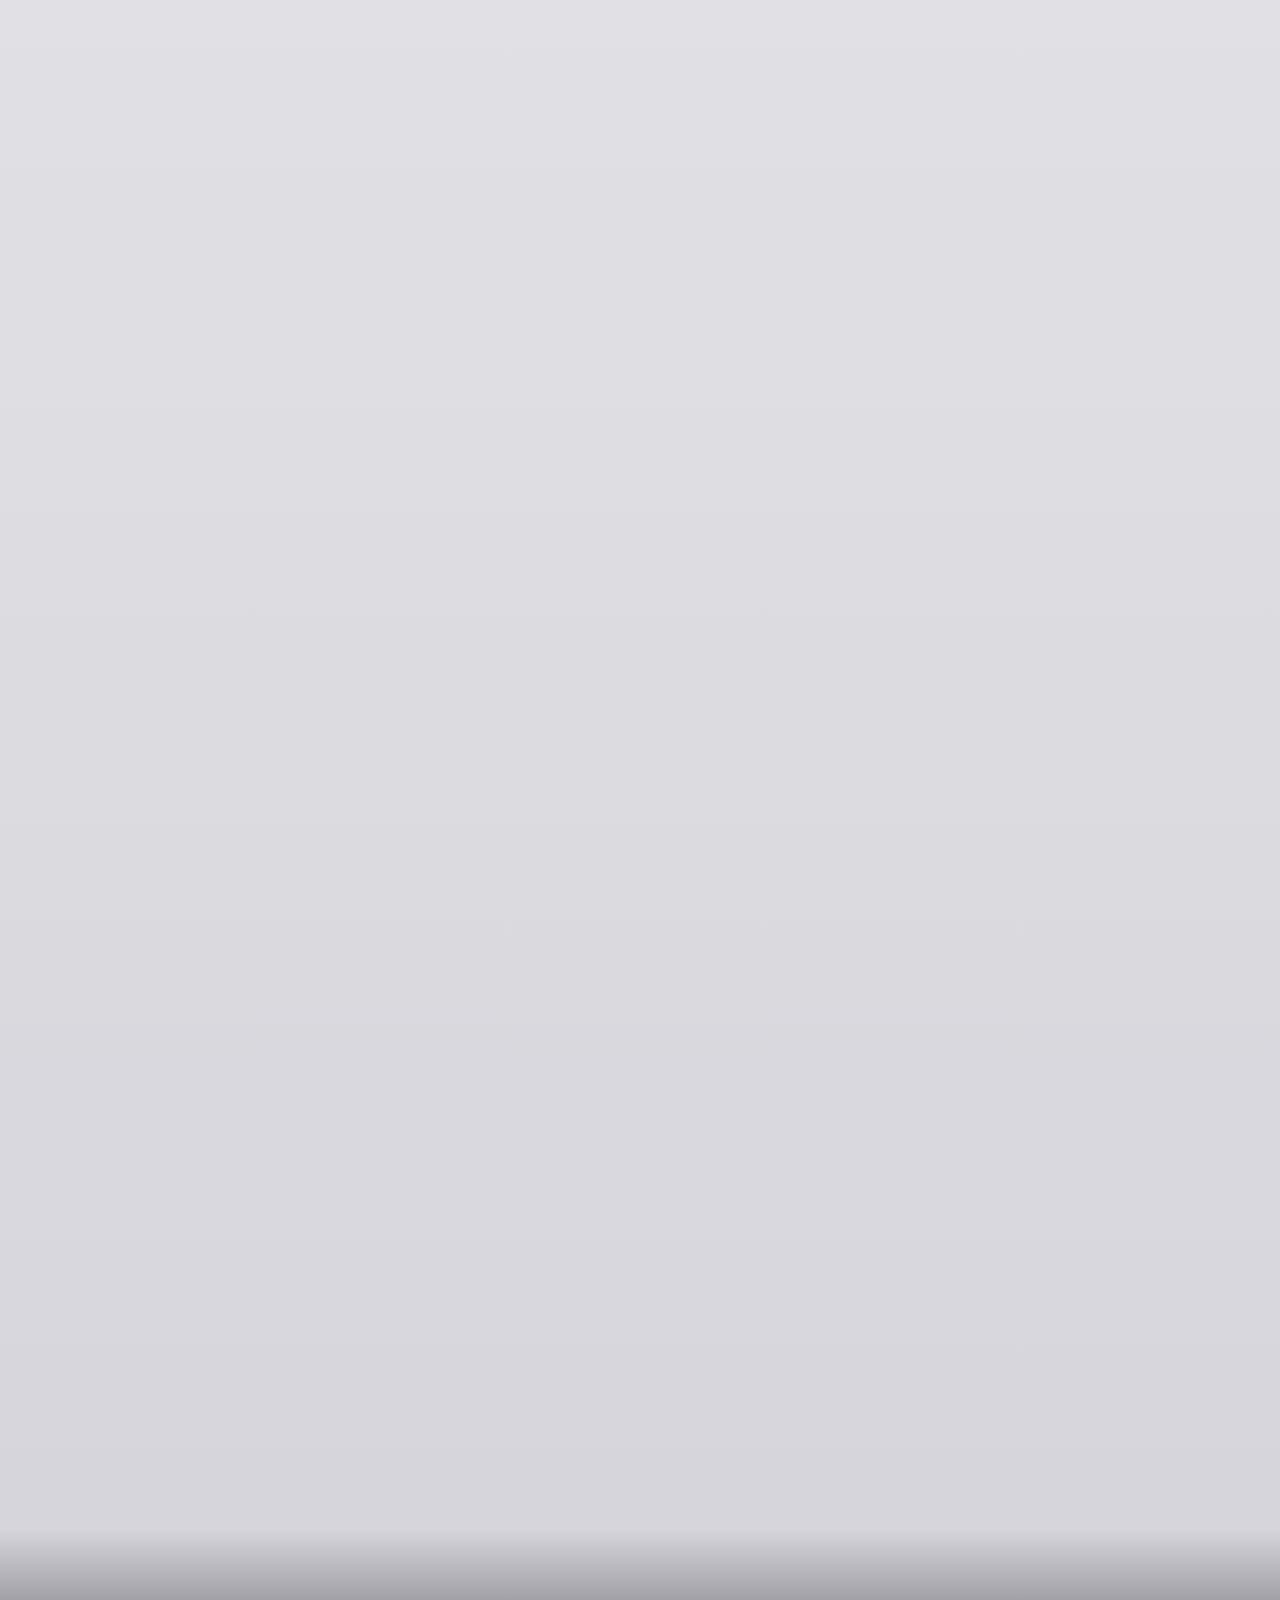
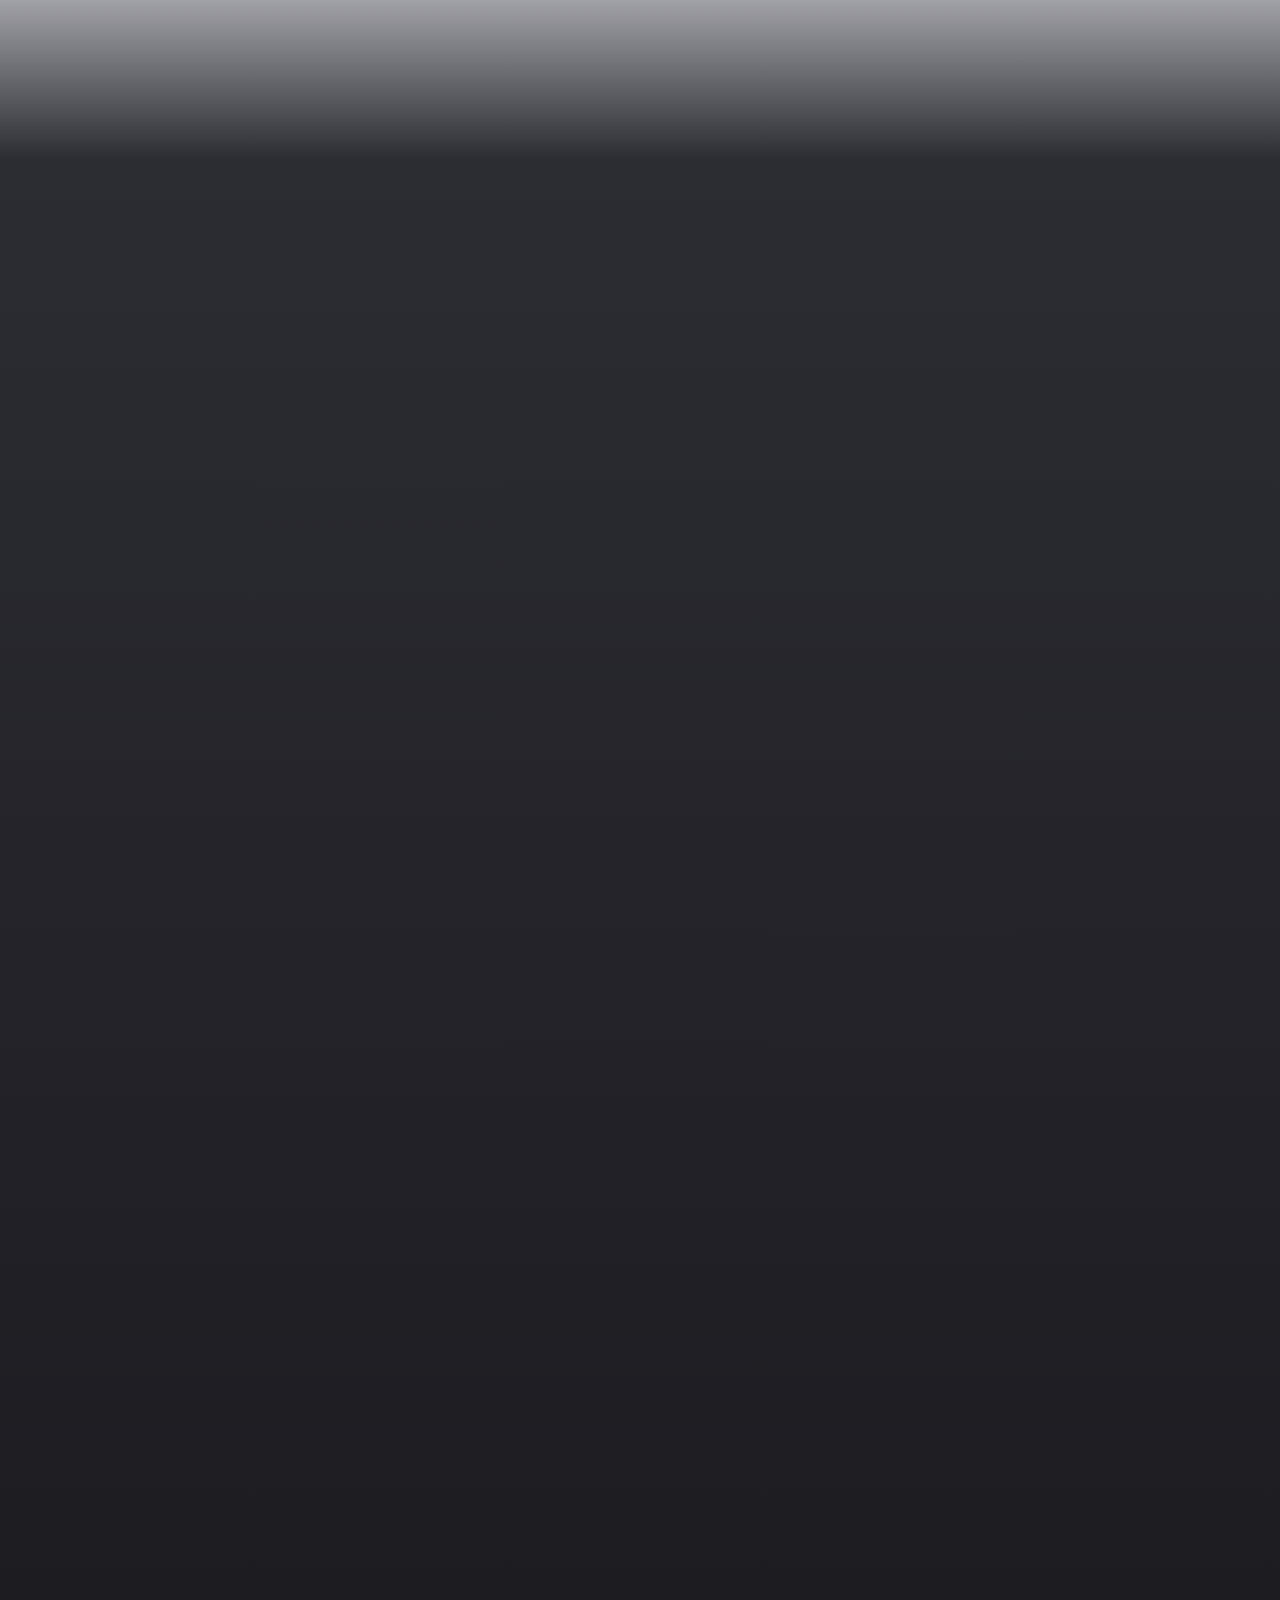
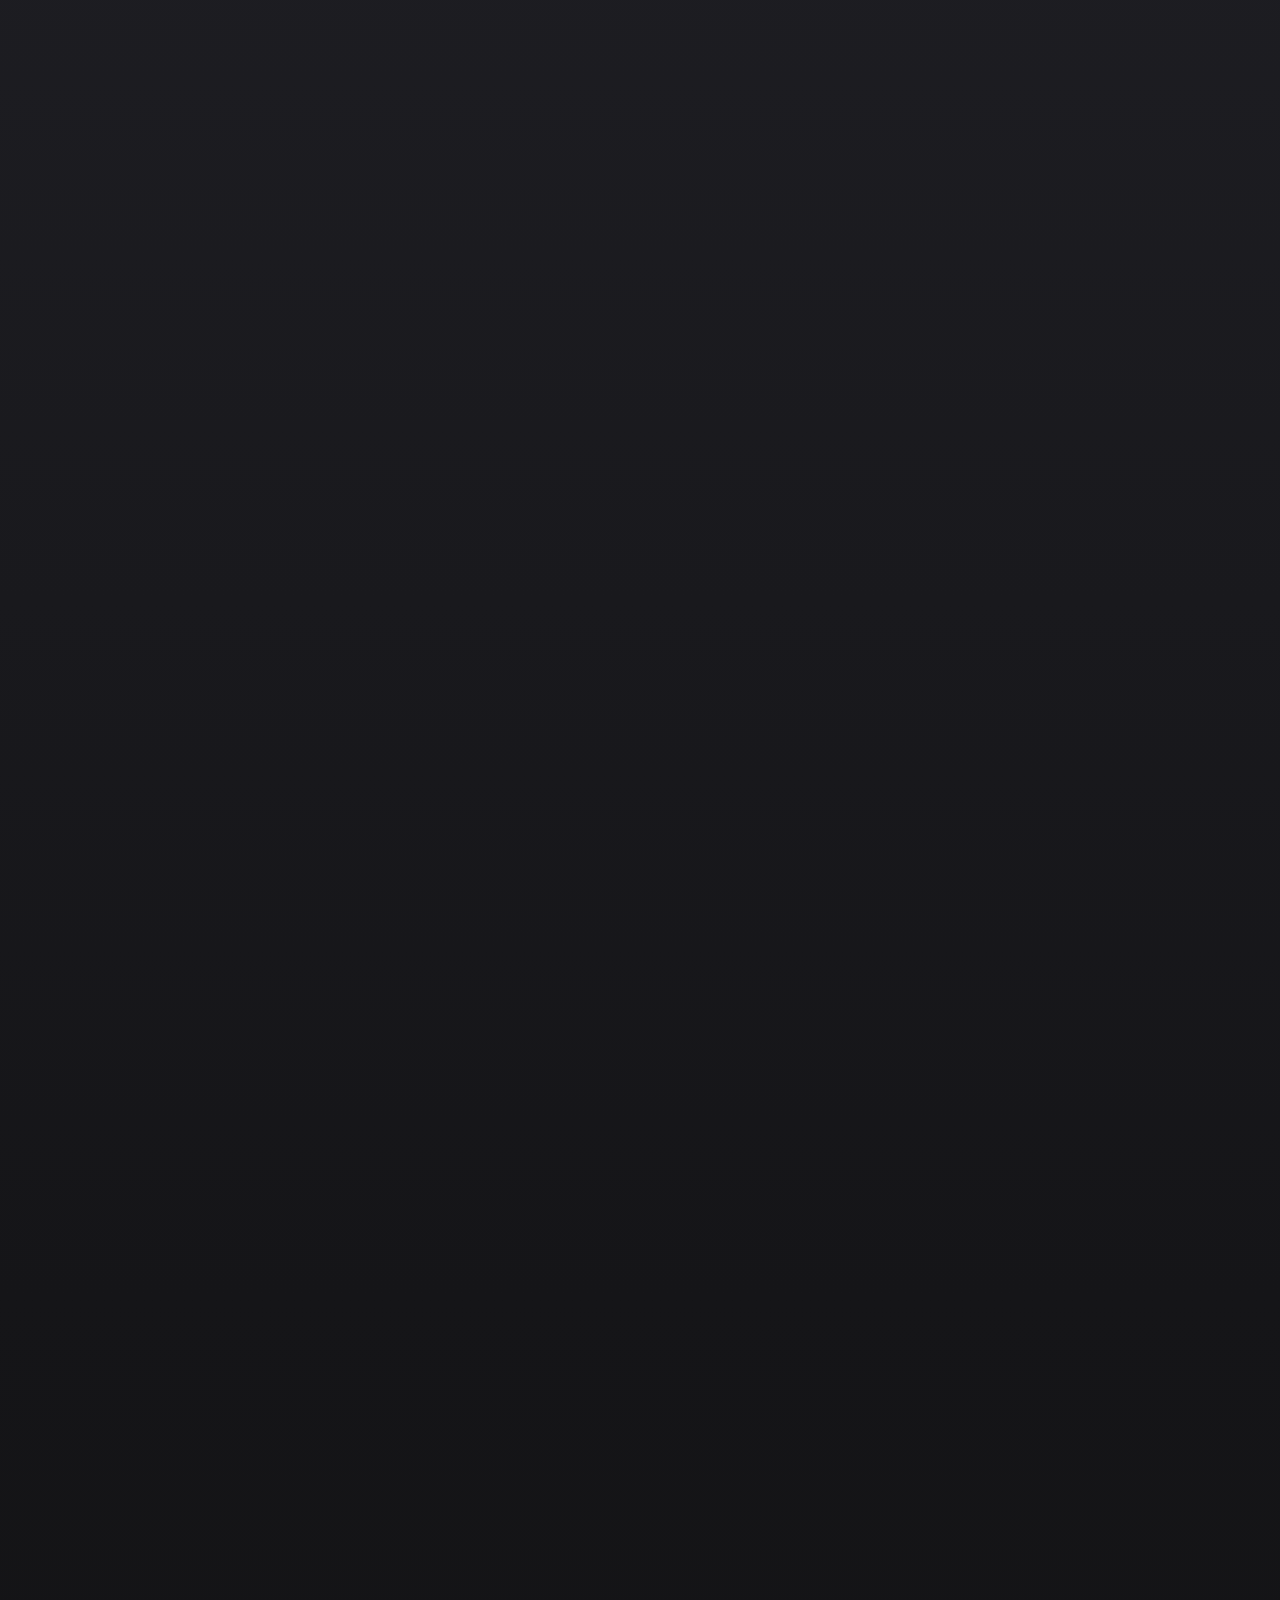
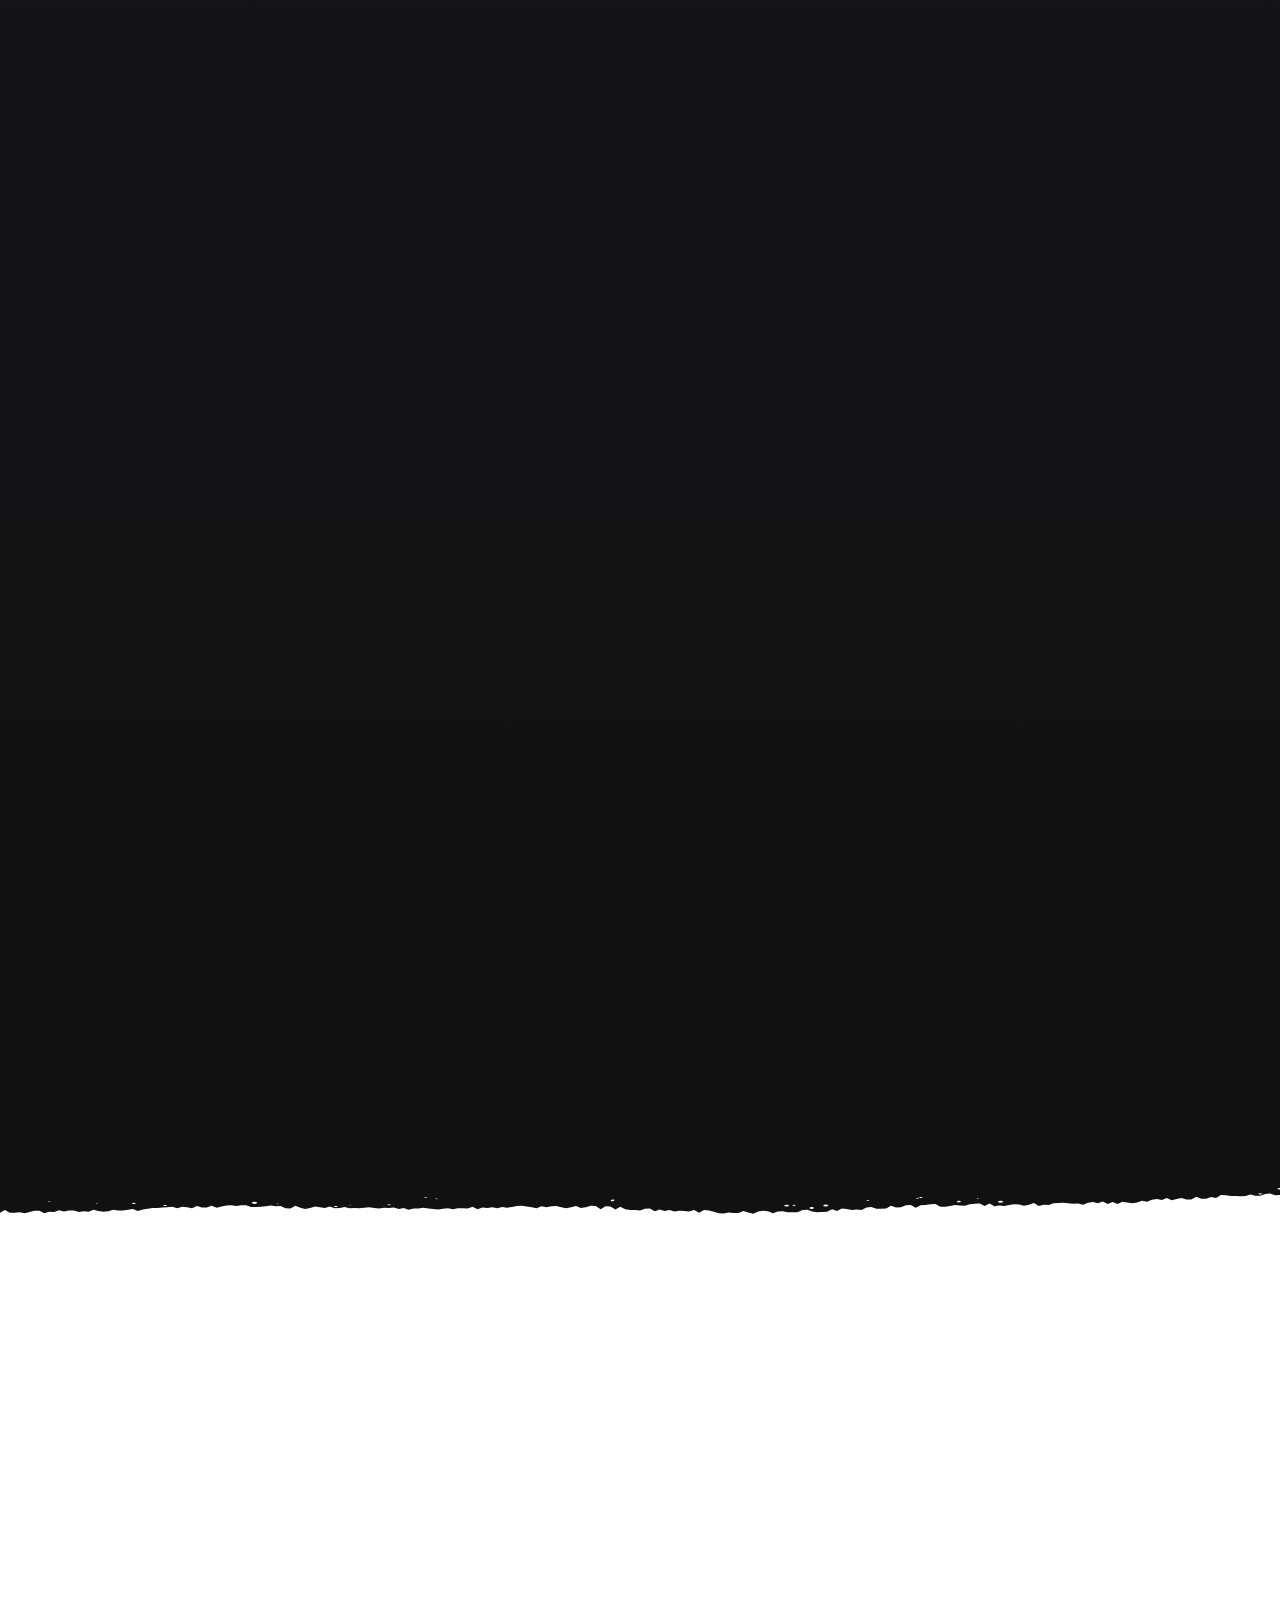
==== commit 1df91a30: "Decidora privacy policy: settings line corrected (app language is reported), Crashlytics session rec" ====
--- a/decidora/index.html
+++ b/decidora/index.html
@@ -292,7 +292,7 @@
   <div class="kap gece__ic" data-hayalet="00.15">
     <p class="sahne__an"><time>00.15</time><span>Everyone’s home</span></p>
     <h2 class="gece__baslik" id="gece-baslik">Tonight’s decisions went nowhere.</h2>
-    <p class="gece__metin">Your decisions, wheels and settings stay on your phone; none of them goes anywhere. Decidora shows no ads and needs no account to use. It only sends crash reports and usage statistics (under a random ID; you can turn both off in Settings) and, if you buy Plus, the purchase record. Buying Plus asks you to sign in with Google, so Plus is never lost when you switch phones.</p>
+    <p class="gece__metin">Your decisions and wheels stay on your phone; none of them goes anywhere. Decidora shows no ads and needs no account to use. It only sends crash reports and usage statistics (under a random ID; you can turn both off in Settings) and, if you buy Plus, the purchase record. Buying Plus asks you to sign in with Google, so Plus is never lost when you switch phones.</p>
     <dl class="gece__olgular">
       <div><dt>Price</dt><dd>Free; Plus is one-time</dd></div>
       <div><dt>Ads</dt><dd>None</dd></div>
